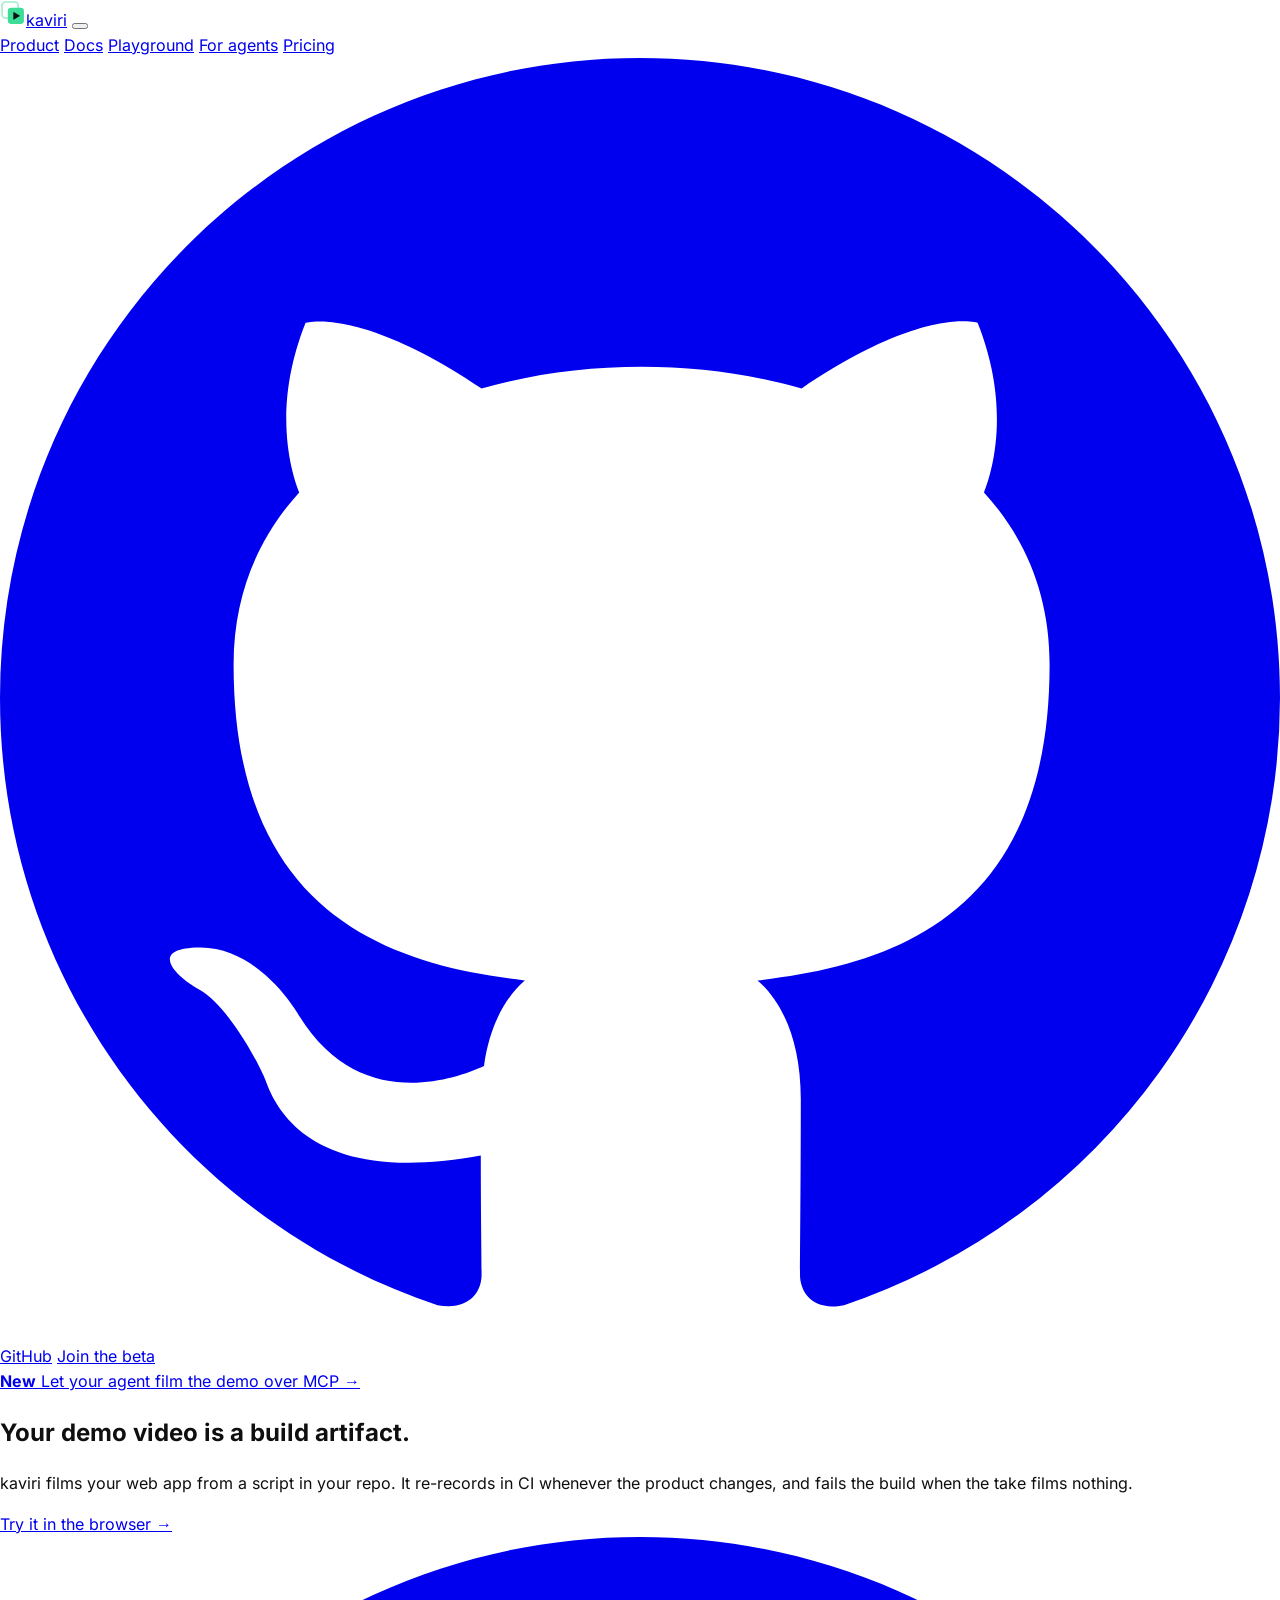
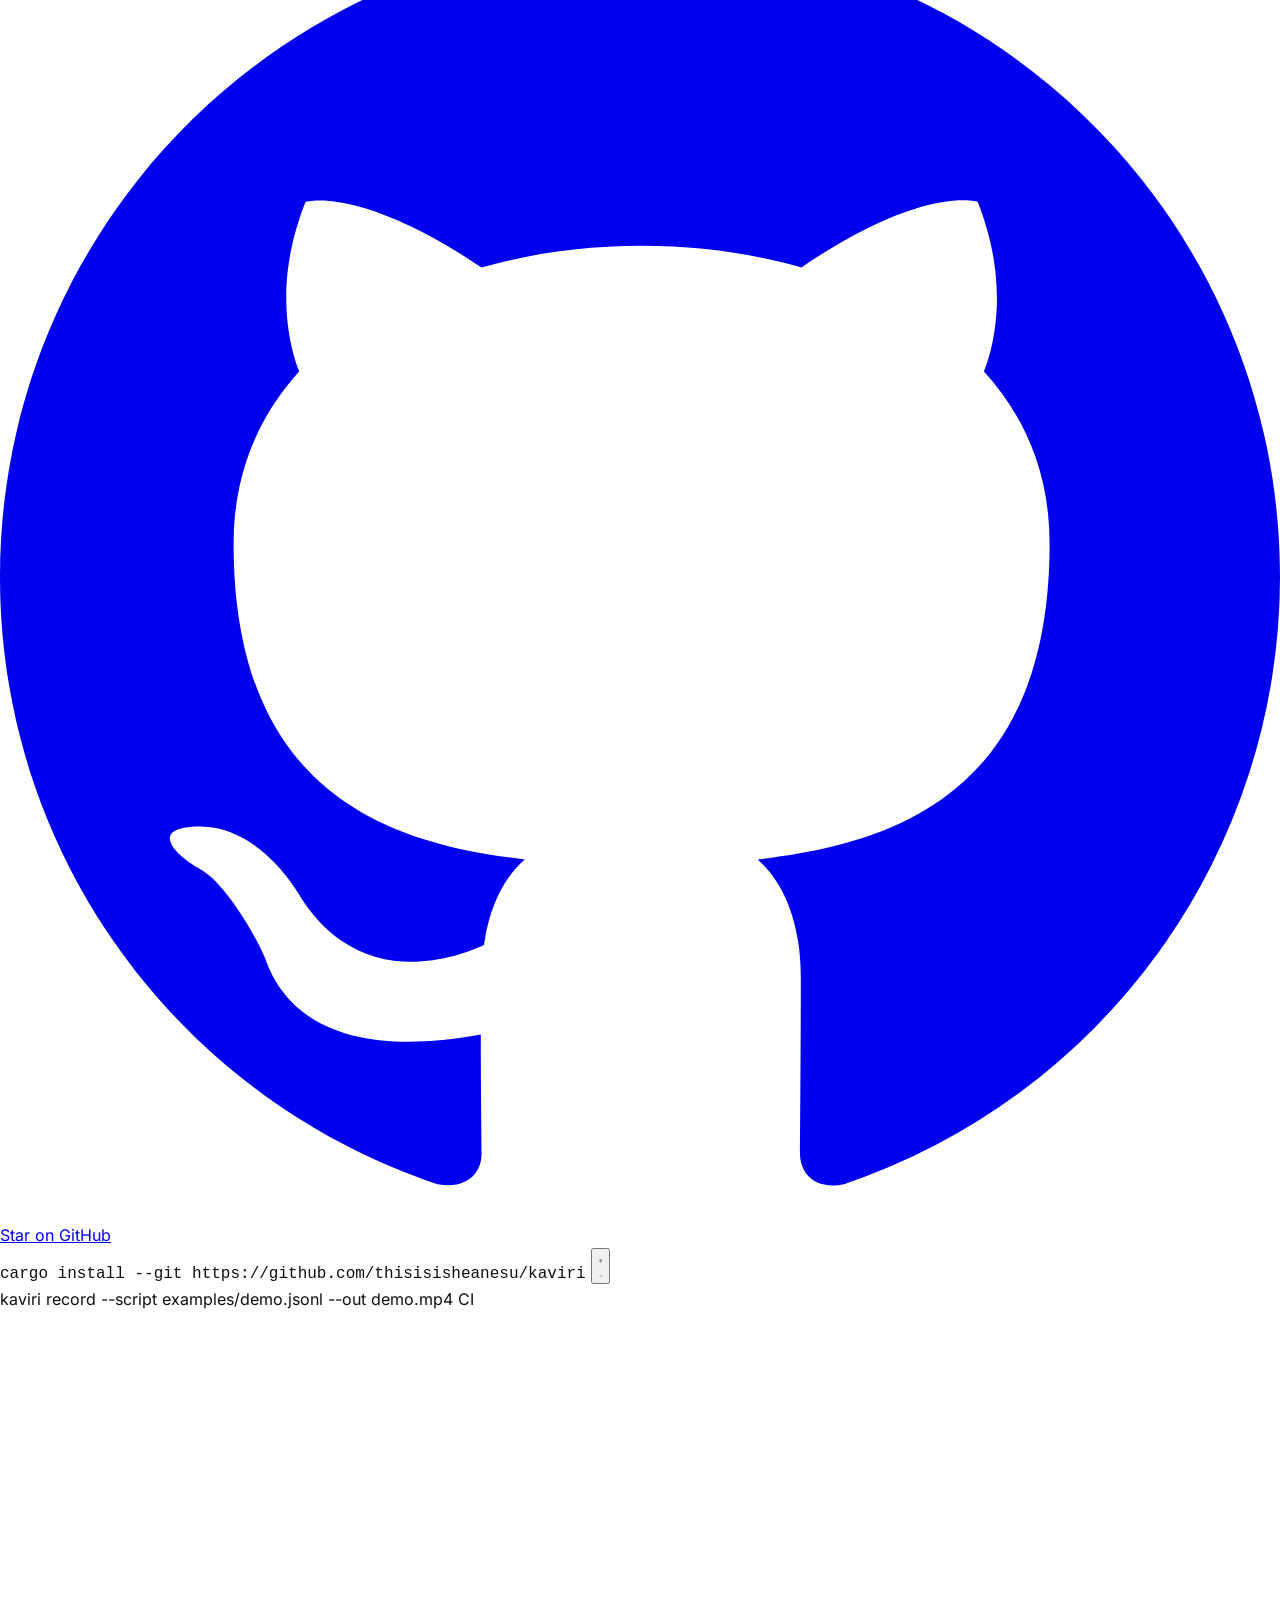
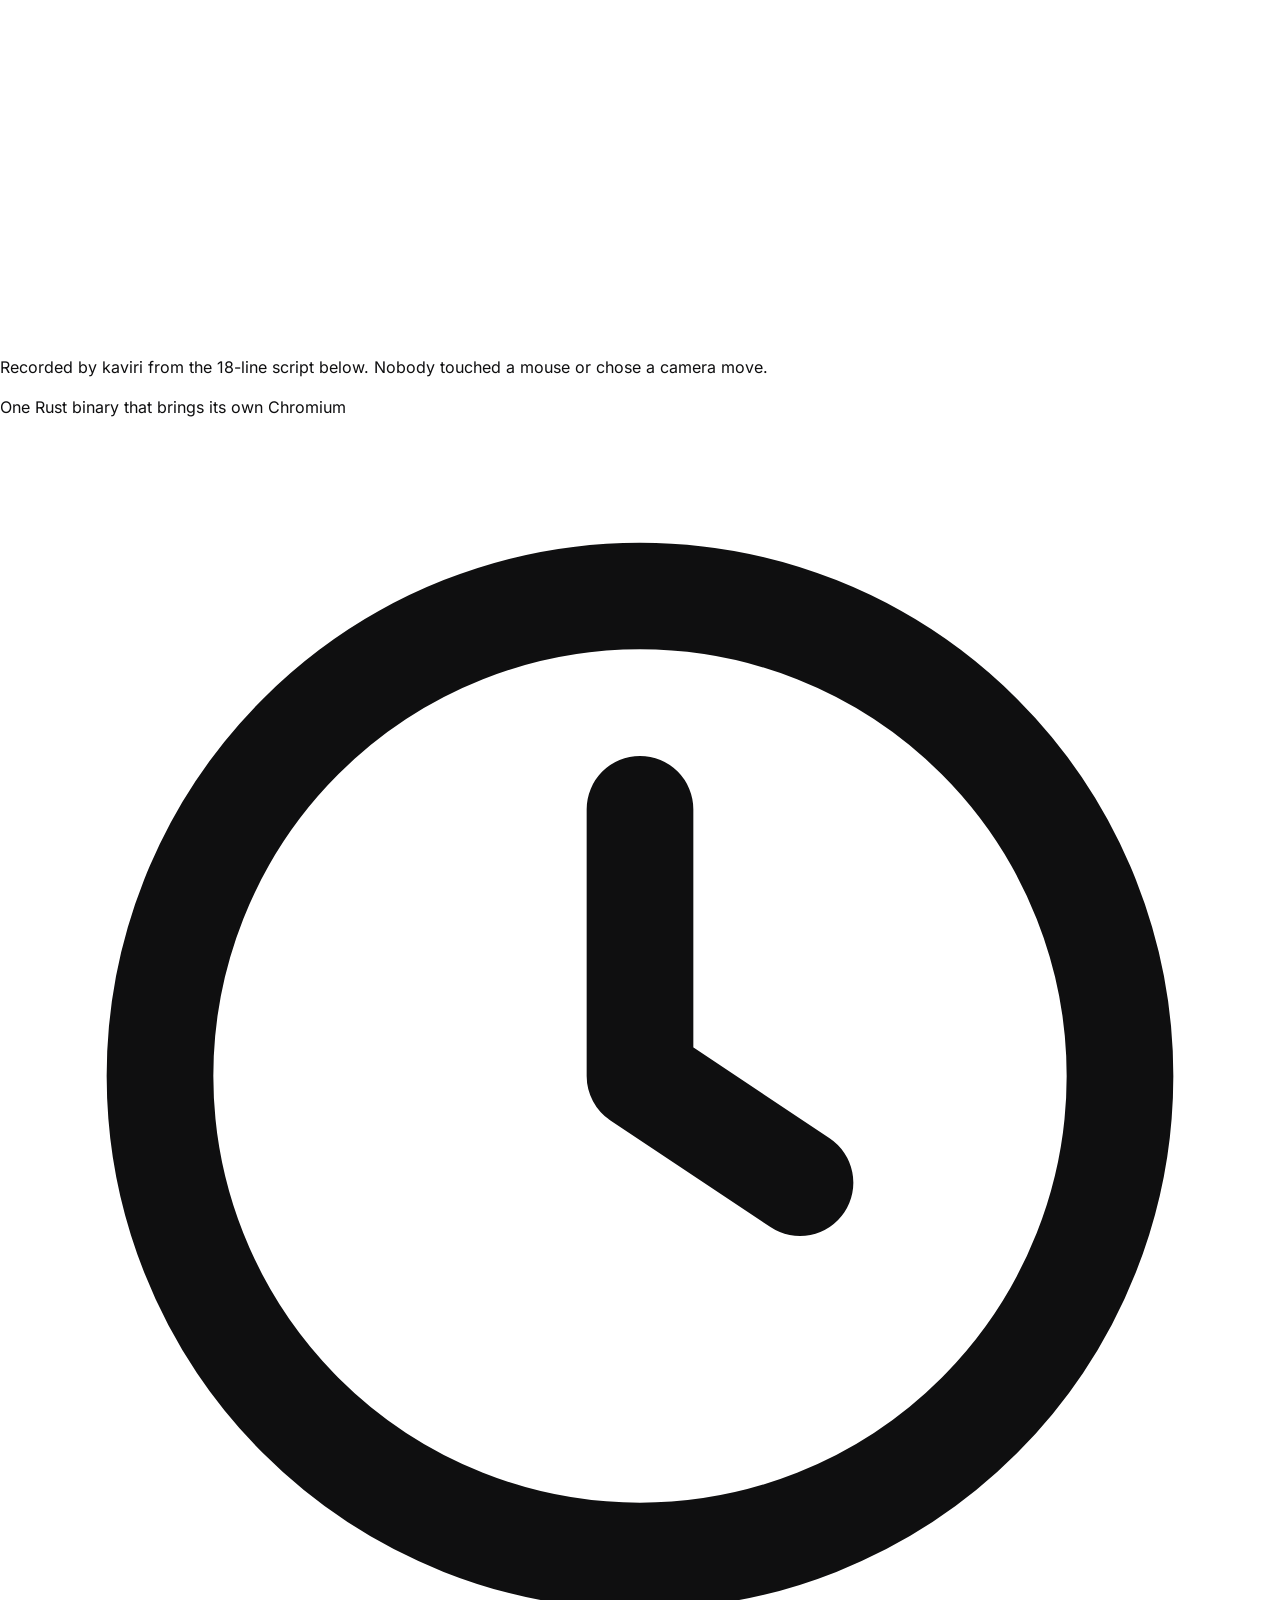
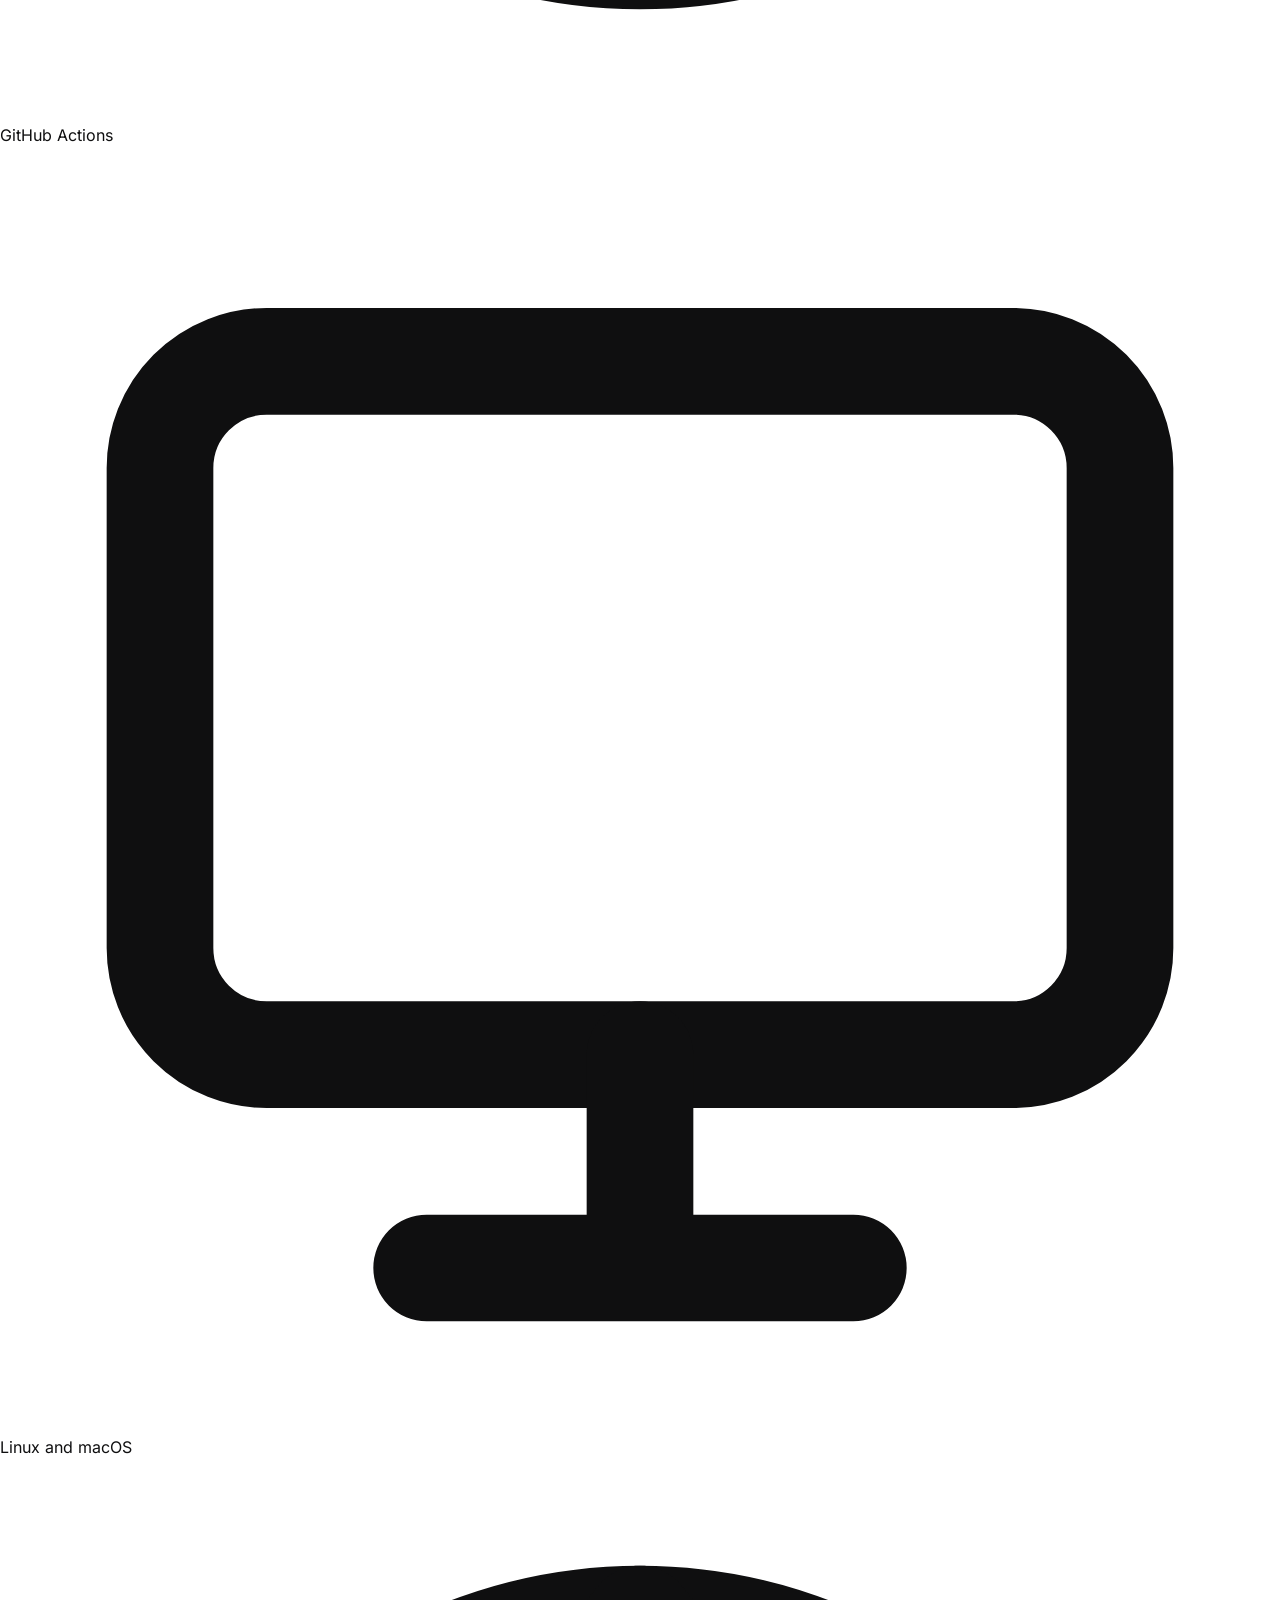
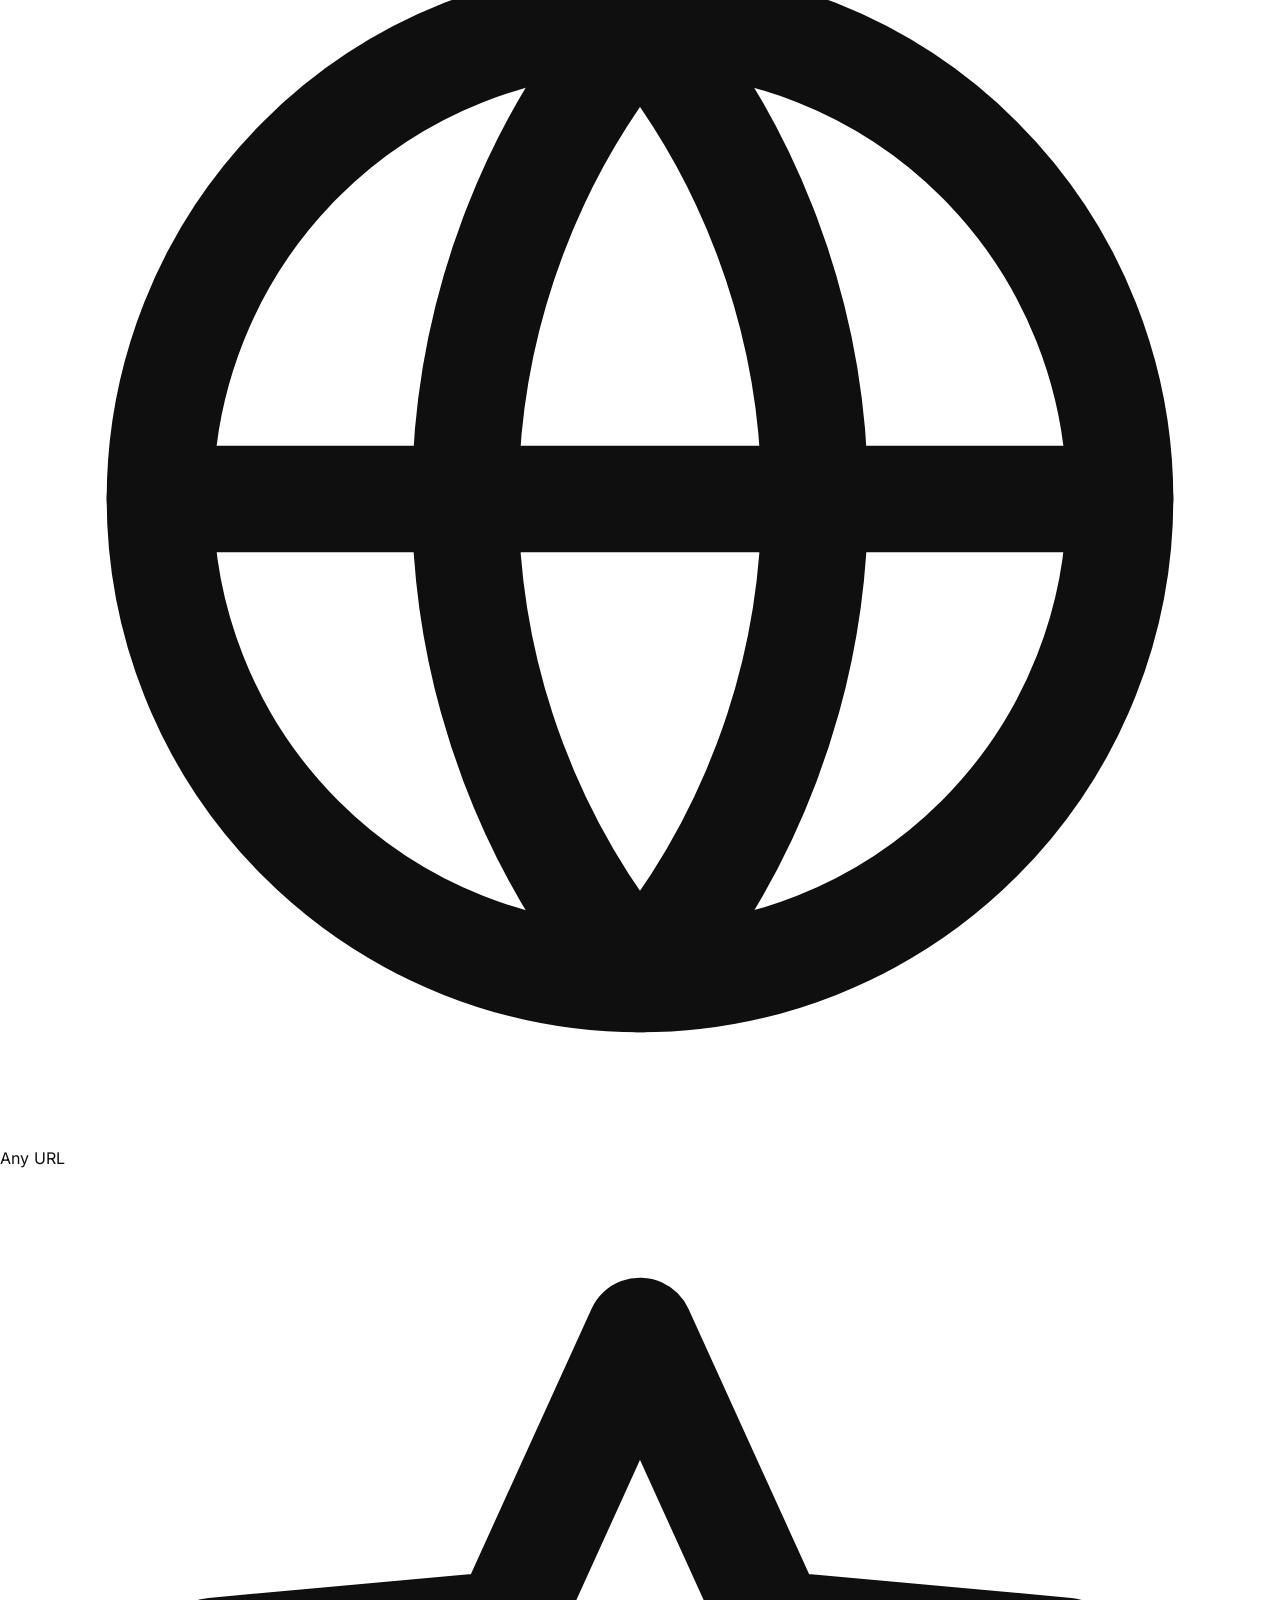
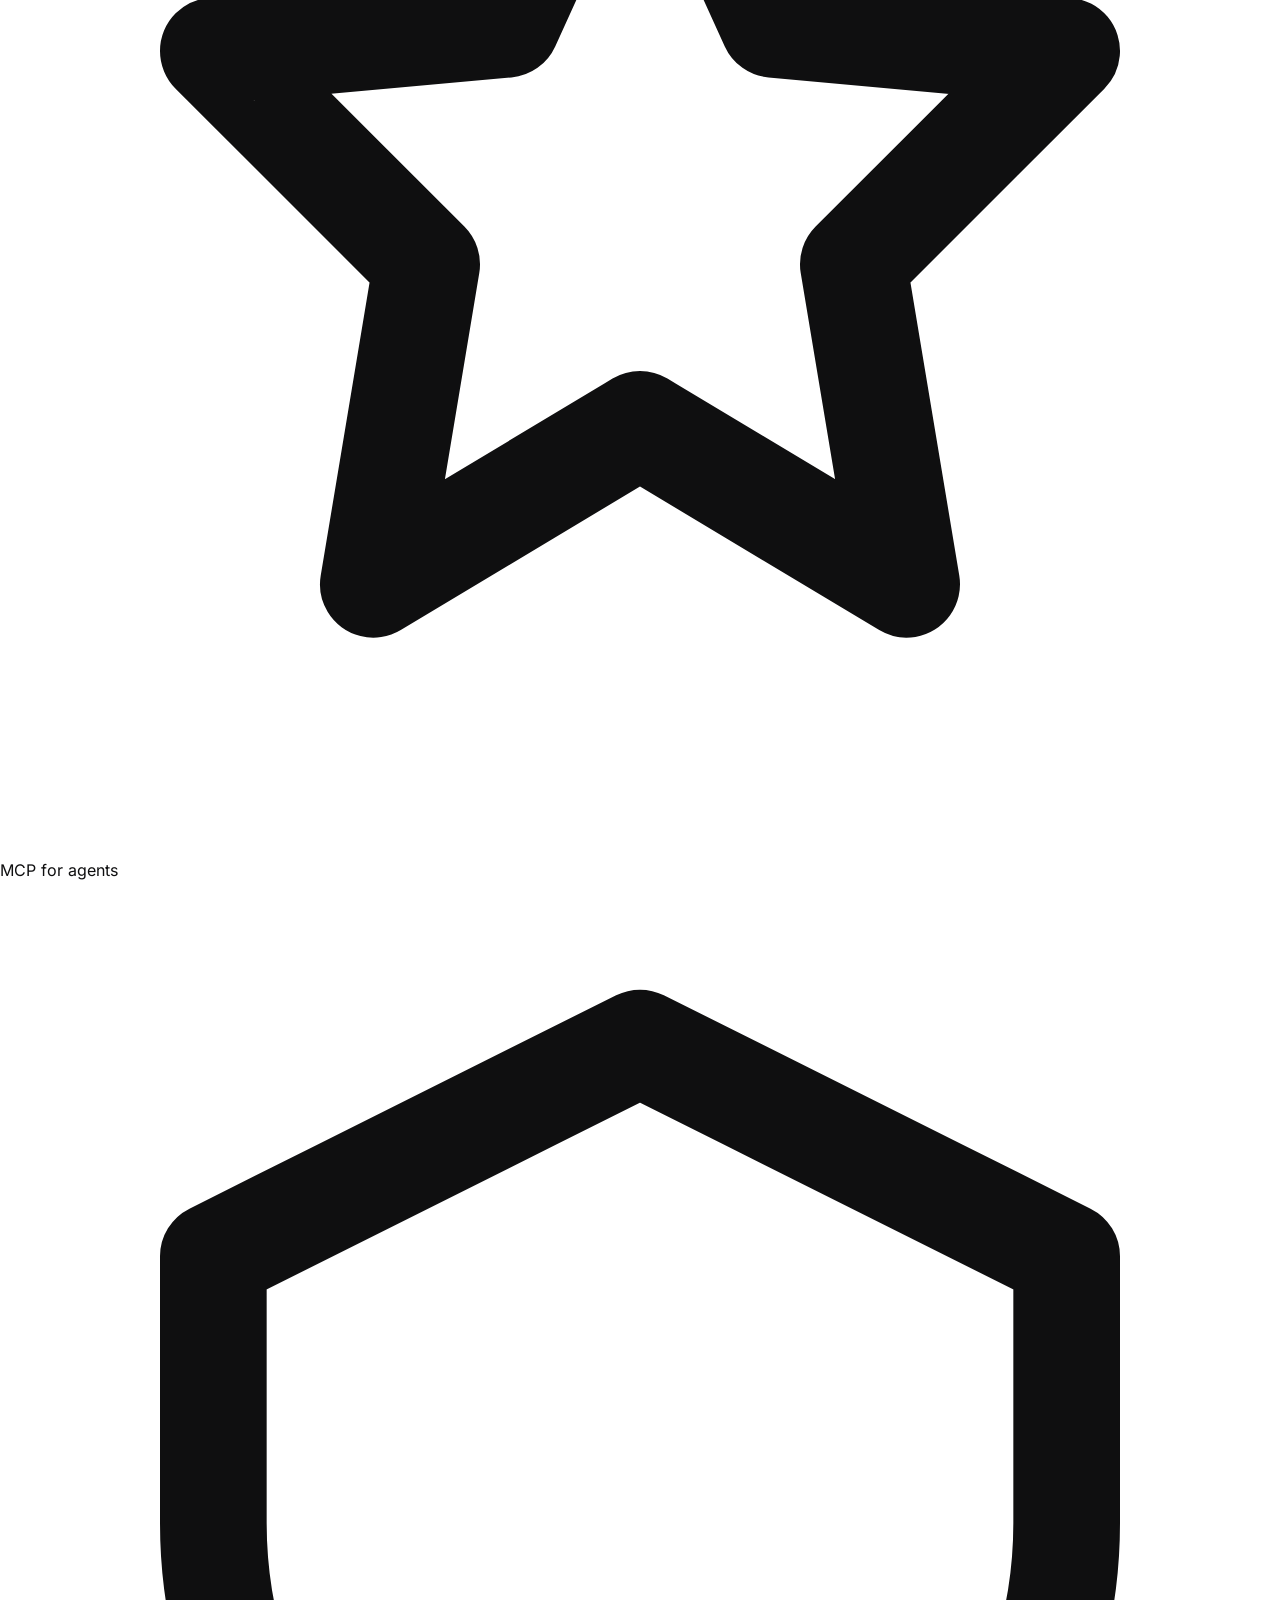
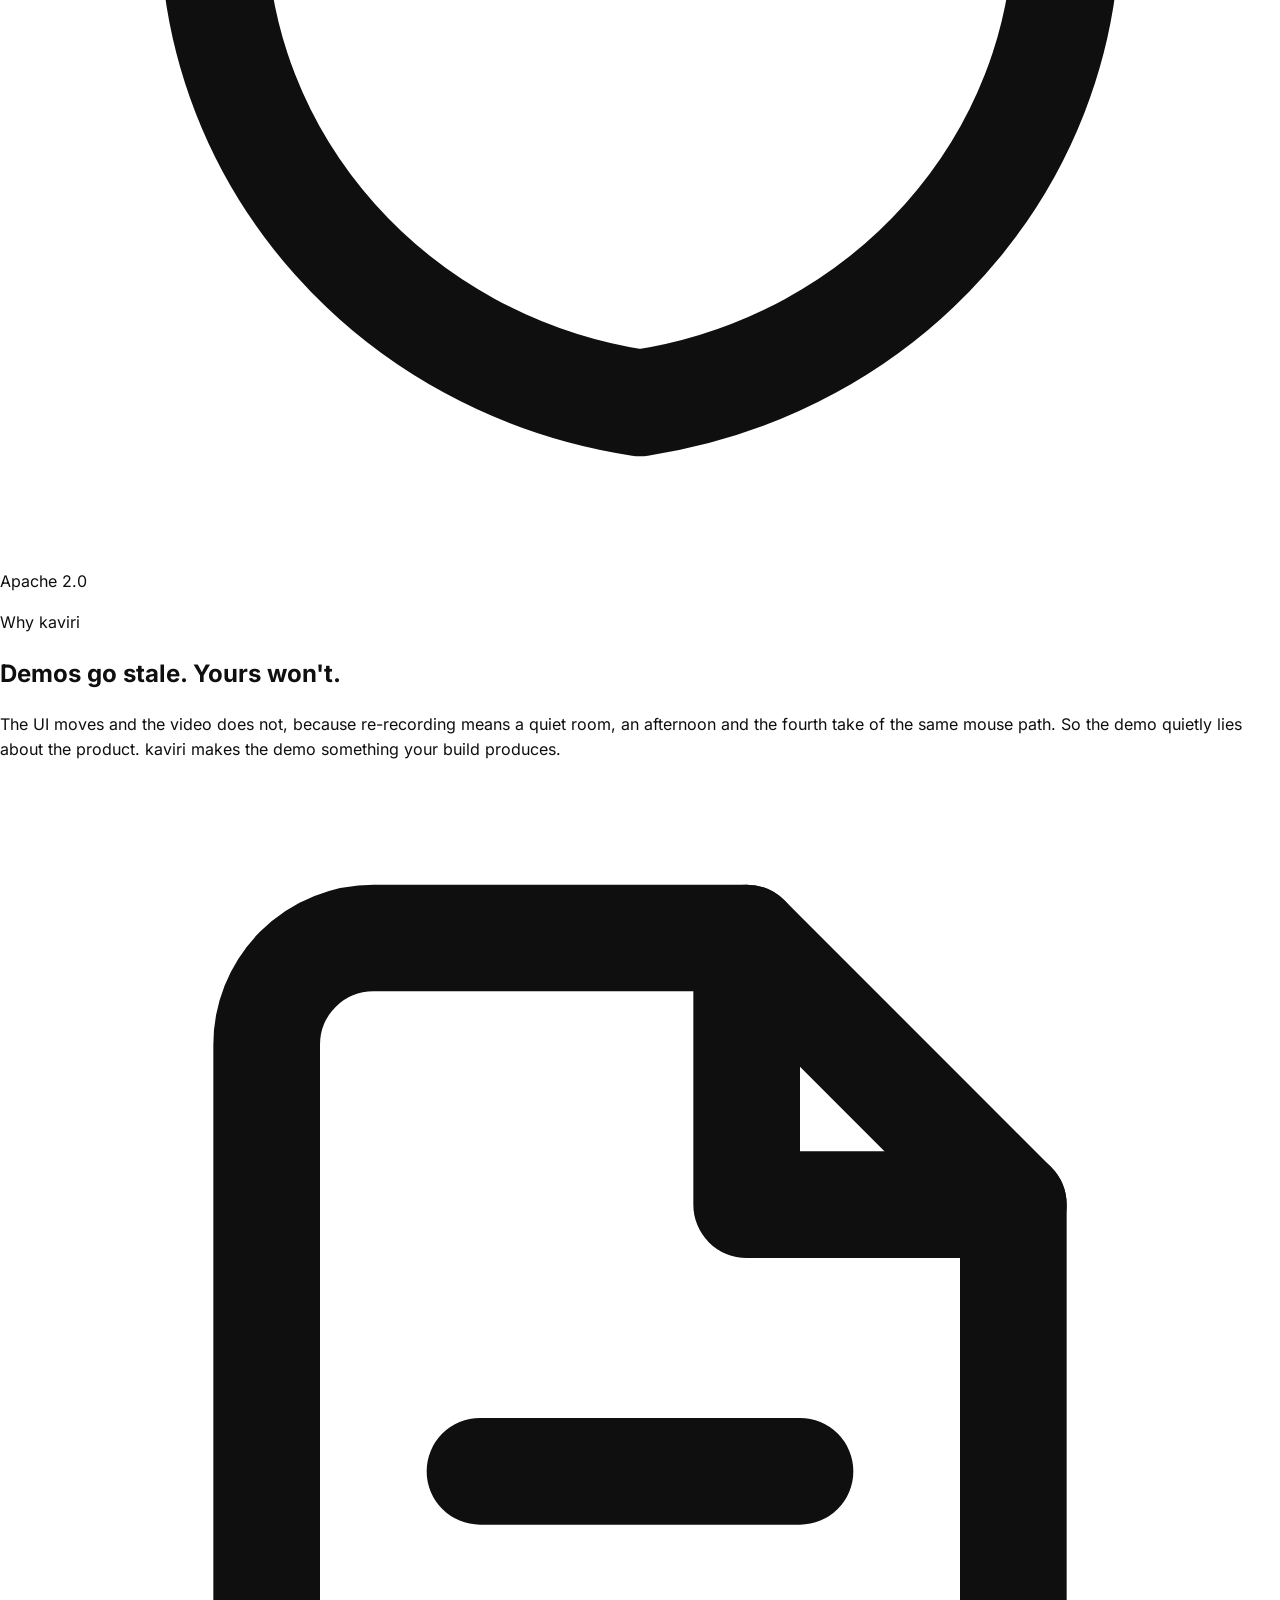
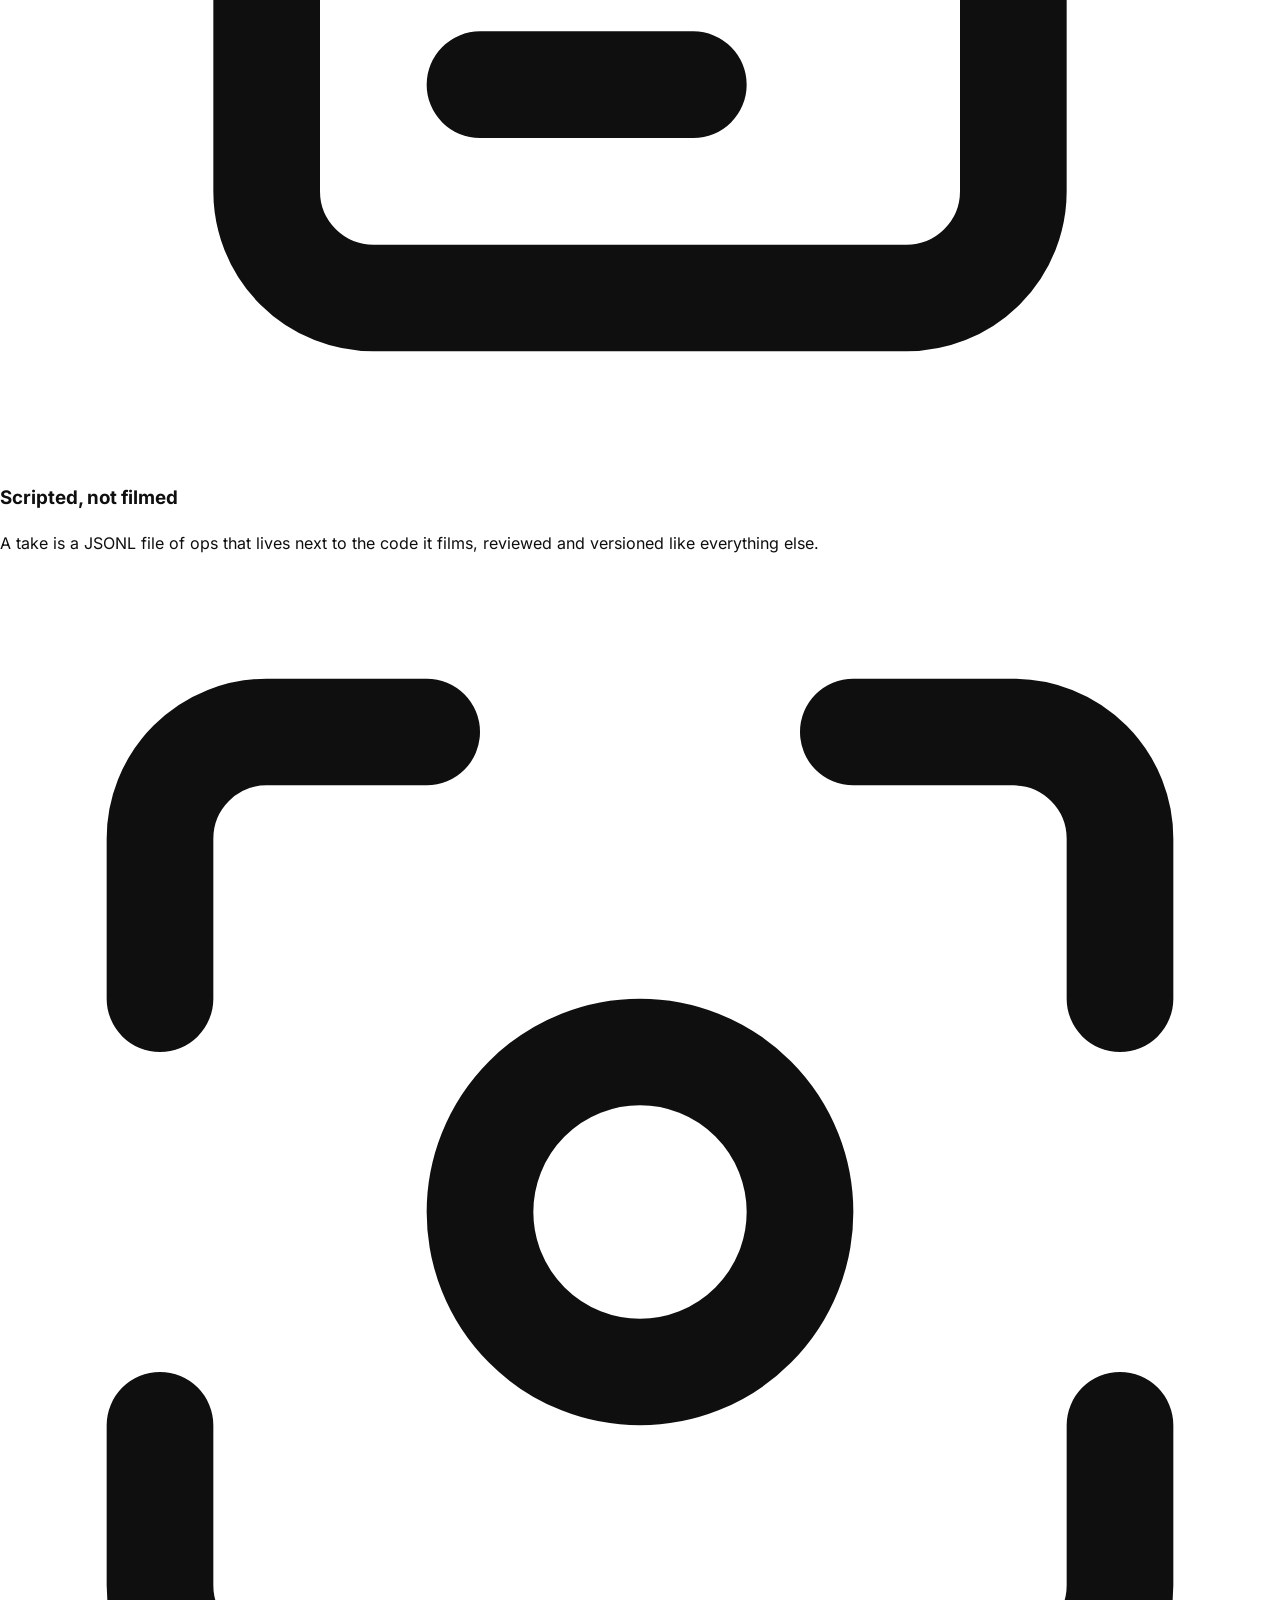
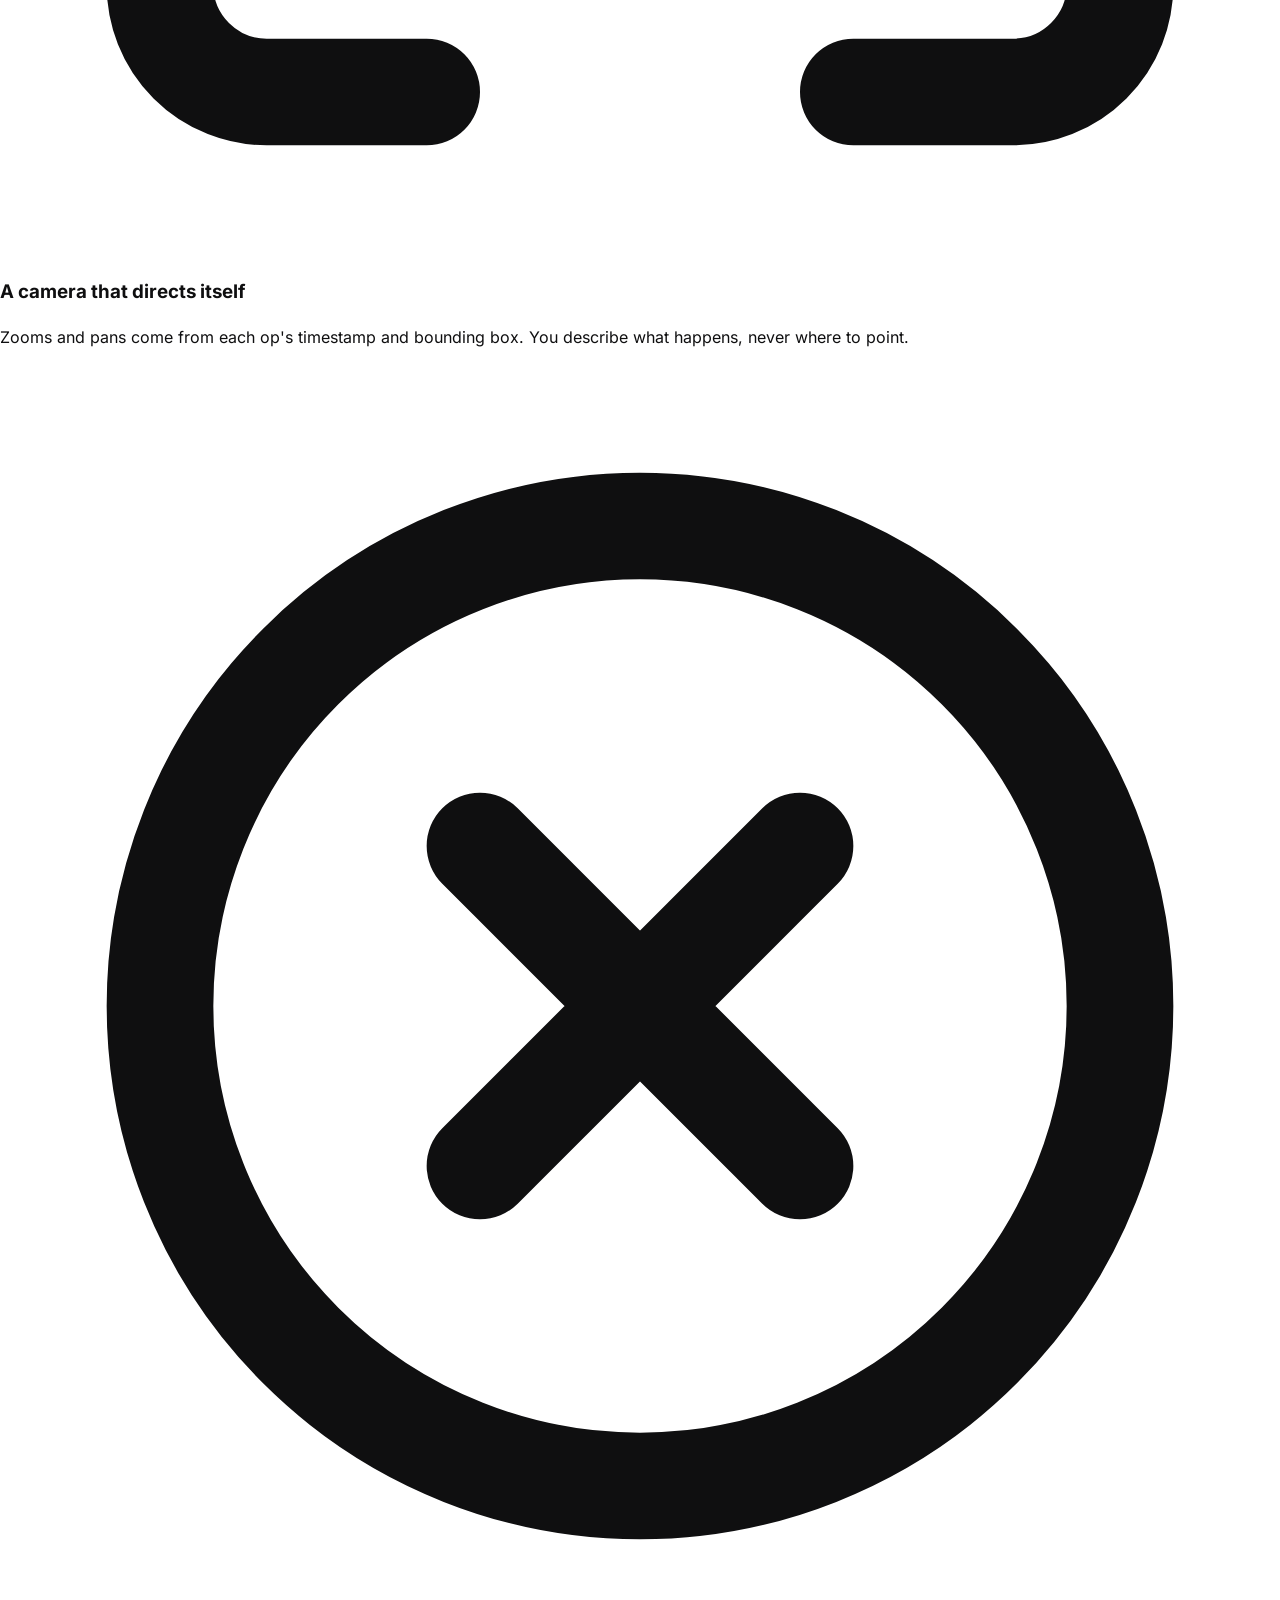
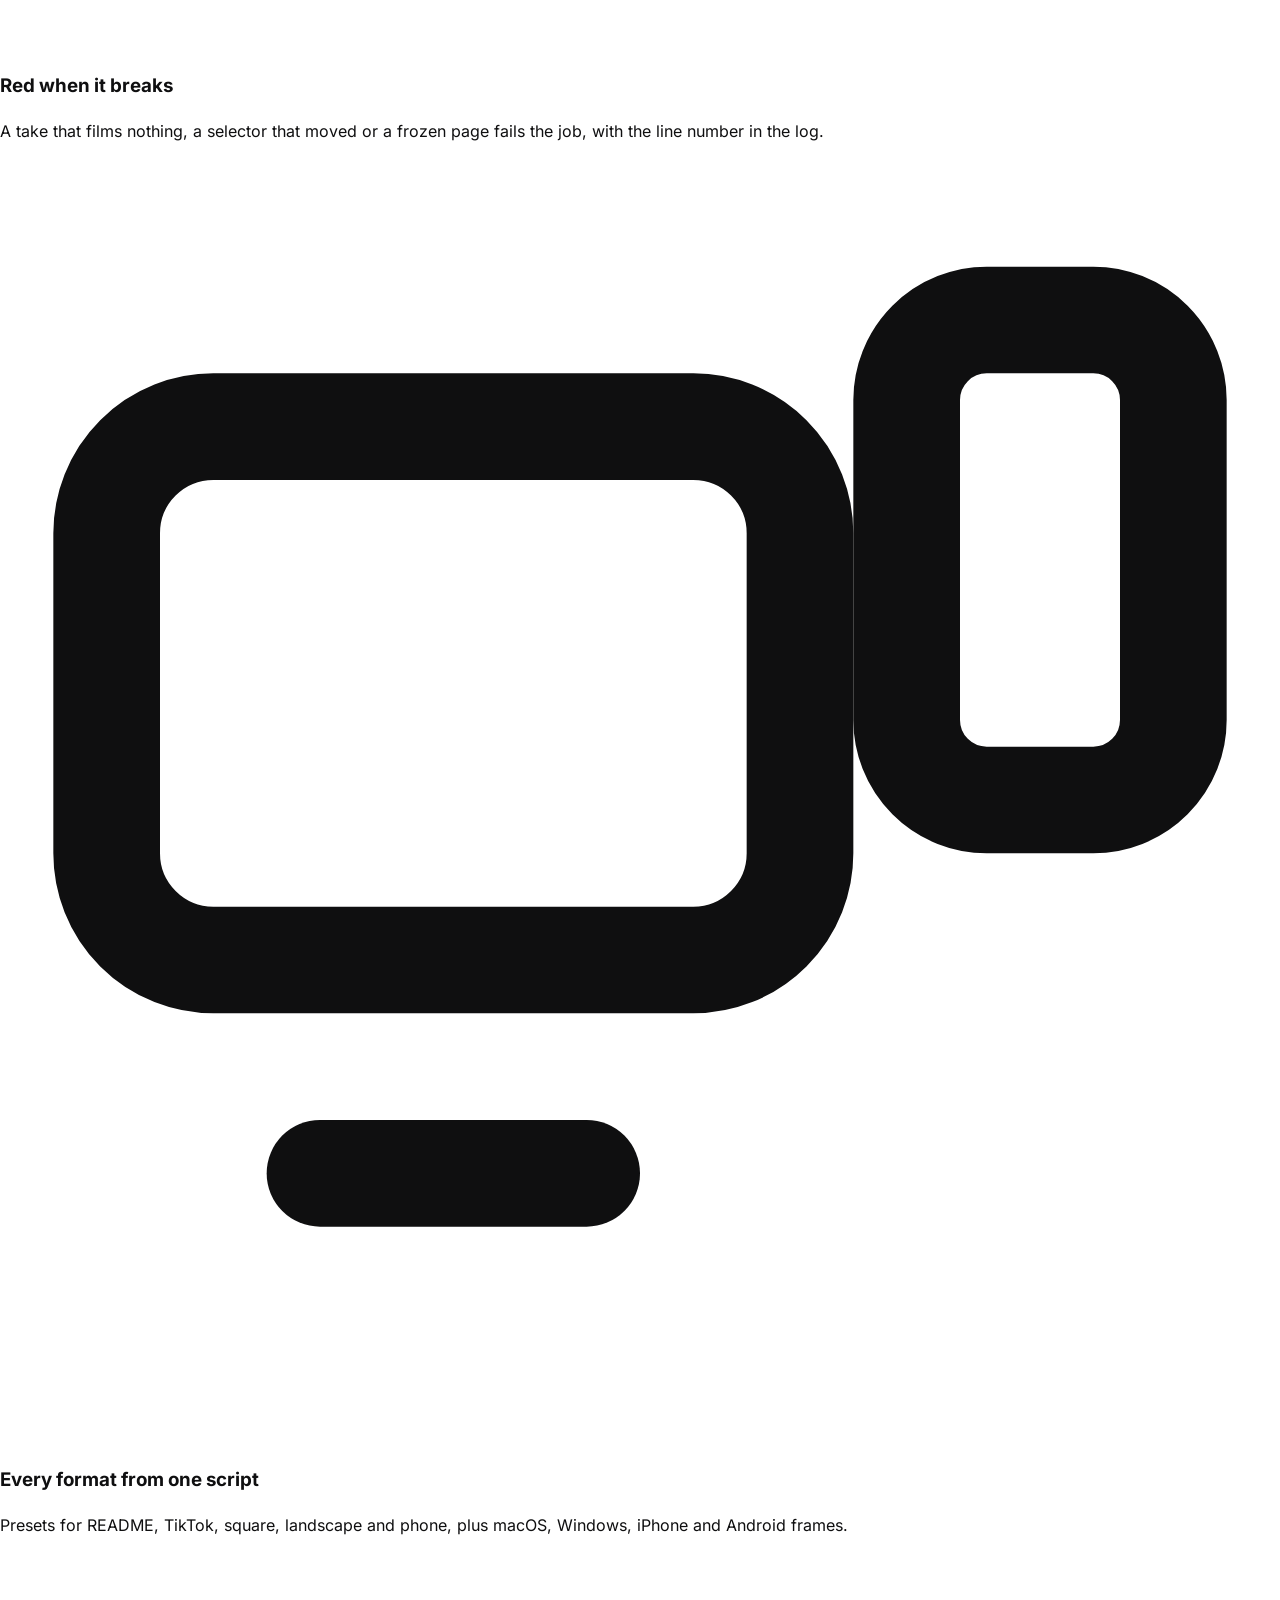
==== site/index.html @ b139b9c0 "Redesign kaviri.dev, add a custom video player, and let the playground's recording play The blob: pr" ====
<!doctype html>
<html lang="en">
<head>
<meta charset="utf-8">
<meta name="viewport" content="width=device-width, initial-scale=1">
<title>kaviri: your demo video is a build artifact</title>
<meta name="description" content="kaviri records product demos from a script in your repo, in CI. The video changes when the product does, or the build fails. Open source, Apache 2.0.">
<link rel="canonical" href="https://kaviri.dev/">
<meta name="theme-color" content="#ffffff" media="(prefers-color-scheme: light)">
<meta name="theme-color" content="#0b0b0c" media="(prefers-color-scheme: dark)">

<meta property="og:type" content="website">
<meta property="og:site_name" content="kaviri">
<meta property="og:url" content="https://kaviri.dev/">
<meta property="og:title" content="Your demo video is a build artifact">
<meta property="og:description" content="kaviri records product demos from a script in your repo, in CI. The video changes when the product does, or the build fails.">
<meta property="og:image" content="https://kaviri.dev/og.png">
<meta property="og:image:width" content="1200">
<meta property="og:image:height" content="630">
<meta property="og:image:alt" content="kaviri: your demo video is a build artifact">

<meta name="twitter:card" content="summary_large_image">
<meta name="twitter:title" content="Your demo video is a build artifact">
<meta name="twitter:description" content="kaviri records product demos from a script in your repo, in CI. The video changes when the product does, or the build fails.">
<meta name="twitter:image" content="https://kaviri.dev/og.png">

<link rel="icon" href="/favicon.svg" type="image/svg+xml">
<link rel="apple-touch-icon" href="/apple-touch-icon.png">
<link rel="preload" href="/brand/fonts/inter.woff2" as="font" type="font/woff2" crossorigin>
<link rel="preload" href="/brand/fonts/space-grotesk.woff2" as="font" type="font/woff2" crossorigin>

<link rel="stylesheet" href="/brand/tokens.css?v=3">
<link rel="stylesheet" href="/style.css?v=3">
<script src="/site.js?v=3"></script>
</head>
<body>

<header class="site-head" data-nav="closed">
  <div class="wrap head-in">
    <a class="wordmark" href="/"><svg class="mark" viewBox="0 0 100 100" width="26" height="26" aria-hidden="true"><rect x="8" y="8" width="62" height="62" rx="13" fill="none" stroke="#3ddc97" stroke-width="6" opacity="0.5"/><rect x="30" y="30" width="62" height="62" rx="13" fill="#3ddc97"/><path d="M53 48L53 74L75 61Z" fill="#0e1013" stroke="#0e1013" stroke-width="3" stroke-linejoin="round"/></svg>kaviri</a>
    <button class="nav-toggle" type="button" id="nav-toggle"
            aria-expanded="false" aria-controls="site-nav" aria-label="Menu">
      <span class="bars" aria-hidden="true"></span>
    </button>
    <nav id="site-nav" aria-label="Main">
      <div class="nav-links">
        <a href="/#features">Product</a>
        <a href="/docs/">Docs</a>
        <a href="/play/">Playground</a>
        <a href="/docs/mcp/">For agents</a>
        <a href="/#pricing">Pricing</a>
        <span class="nav-cta">
          <a class="btn btn-ghost btn-sm gh-stars" href="https://github.com/thisisisheanesu/kaviri"><svg viewBox="0 0 16 16" fill="currentColor" aria-hidden="true"><path d="M8 0C3.58 0 0 3.58 0 8c0 3.54 2.29 6.53 5.47 7.59.4.07.55-.17.55-.38 0-.19-.01-.82-.01-1.49-2.01.37-2.53-.49-2.69-.94-.09-.23-.48-.94-.82-1.13-.28-.15-.68-.52-.01-.53.63-.01 1.08.58 1.23.82.72 1.21 1.87.87 2.33.66.07-.52.28-.87.51-1.07-1.78-.2-3.64-.89-3.64-3.95 0-.87.31-1.59.82-2.15-.08-.2-.36-1.02.08-2.12 0 0 .67-.21 2.2.82.64-.18 1.32-.27 2-.27.68 0 1.36.09 2 .27 1.53-1.04 2.2-.82 2.2-.82.44 1.1.16 1.92.08 2.12.51.56.82 1.27.82 2.15 0 3.07-1.87 3.75-3.65 3.95.29.25.54.73.54 1.48 0 1.07-.01 1.93-.01 2.2 0 .21.15.46.55.38A8.013 8.013 0 0016 8c0-4.42-3.58-8-8-8z"/></svg>GitHub</a>
          <a class="btn btn-primary btn-sm" href="/#waitlist">Join the beta</a>
        </span>
      </div>
    </nav>
  </div>
</header>

<main>

  <section class="hero">
    <div class="hero-bg" aria-hidden="true"></div>
    <div class="wrap">
      <a class="pill rise" href="/docs/mcp/"><b>New</b> Let your agent film the demo over MCP <span class="arrow" aria-hidden="true">&rarr;</span></a>
      <h1 class="rise rise-1">Your demo video is a <span class="hl">build artifact</span>.</h1>
      <p class="lede rise rise-2">kaviri films your web app from a script in your repo. It re-records in CI whenever the product changes, and fails the build when the take films nothing.</p>
      <div class="actions rise rise-3">
        <a class="btn btn-primary" href="/play/">Try it in the browser <span class="arrow" aria-hidden="true">&rarr;</span></a>
        <a class="btn btn-secondary" href="https://github.com/thisisisheanesu/kaviri"><svg viewBox="0 0 16 16" fill="currentColor" aria-hidden="true"><path d="M8 0C3.58 0 0 3.58 0 8c0 3.54 2.29 6.53 5.47 7.59.4.07.55-.17.55-.38 0-.19-.01-.82-.01-1.49-2.01.37-2.53-.49-2.69-.94-.09-.23-.48-.94-.82-1.13-.28-.15-.68-.52-.01-.53.63-.01 1.08.58 1.23.82.72 1.21 1.87.87 2.33.66.07-.52.28-.87.51-1.07-1.78-.2-3.64-.89-3.64-3.95 0-.87.31-1.59.82-2.15-.08-.2-.36-1.02.08-2.12 0 0 .67-.21 2.2.82.64-.18 1.32-.27 2-.27.68 0 1.36.09 2 .27 1.53-1.04 2.2-.82 2.2-.82.44 1.1.16 1.92.08 2.12.51.56.82 1.27.82 2.15 0 3.07-1.87 3.75-3.65 3.95.29.25.54.73.54 1.48 0 1.07-.01 1.93-.01 2.2 0 .21.15.46.55.38A8.013 8.013 0 0016 8c0-4.42-3.58-8-8-8z"/></svg>Star on GitHub</a>
      </div>
      <div class="install rise rise-3">
        <code id="install-cmd">cargo install --git https://github.com/thisisisheanesu/kaviri</code>
        <button class="copy" type="button" data-copy="#install-cmd" aria-label="Copy the install command">
          <svg class="idle" viewBox="0 0 24 24" fill="none" stroke="currentColor" stroke-width="2" stroke-linecap="round" stroke-linejoin="round" aria-hidden="true"><rect x="9" y="9" width="12" height="12" rx="2"/><path d="M5 15V5a2 2 0 0 1 2-2h10"/></svg>
          <svg class="ok" viewBox="0 0 24 24" fill="none" stroke="currentColor" stroke-width="2.4" stroke-linecap="round" stroke-linejoin="round" aria-hidden="true"><path d="M5 12.5l4.5 4.5L19 7.5"/></svg>
        </button>
      </div>

      <div class="showcase rise rise-4">
        <div class="window">
          <div class="window-in">
            <div class="window-bar">
              <span class="dots" aria-hidden="true"><i></i><i></i><i></i></span>
              <span class="title">kaviri record --script examples/demo.jsonl --out demo.mp4</span>
              <span class="live">CI</span>
            </div>
            <video data-player data-player-ambient src="/demo.mp4" poster="/demo-poster.jpg"
                   autoplay muted loop playsinline preload="metadata" width="1100" height="620"
                   aria-label="kaviri recording a web app: the camera zooms onto each click and follows the text caret while typing."></video>
          </div>
        </div>
        <p class="showcase-cap">Recorded by kaviri from the 18-line script below. Nobody touched a mouse or chose a camera move.</p>
      </div>
    </div>
  </section>

  <div class="wrap strip reveal">
    <p>One Rust binary that brings its own Chromium</p>
    <div class="chips">
      <span class="chip"><svg viewBox="0 0 24 24" fill="none" stroke="currentColor" stroke-width="2" stroke-linecap="round" stroke-linejoin="round" aria-hidden="true"><circle cx="12" cy="12" r="9"/><path d="M12 7v5l3 2"/></svg>GitHub Actions</span>
      <span class="chip"><svg viewBox="0 0 24 24" fill="none" stroke="currentColor" stroke-width="2" stroke-linecap="round" stroke-linejoin="round" aria-hidden="true"><rect x="3" y="4" width="18" height="13" rx="2"/><path d="M8 21h8M12 17v4"/></svg>Linux and macOS</span>
      <span class="chip"><svg viewBox="0 0 24 24" fill="none" stroke="currentColor" stroke-width="2" stroke-linecap="round" stroke-linejoin="round" aria-hidden="true"><circle cx="12" cy="12" r="9"/><path d="M3 12h18M12 3a14 14 0 0 1 0 18M12 3a14 14 0 0 0 0 18"/></svg>Any URL</span>
      <span class="chip"><svg viewBox="0 0 24 24" fill="none" stroke="currentColor" stroke-width="2" stroke-linecap="round" stroke-linejoin="round" aria-hidden="true"><path d="M12 3l2.5 5.5L20 9l-4 4 1 6-5-3-5 3 1-6-4-4 5.5-.5z"/></svg>MCP for agents</span>
      <span class="chip"><svg viewBox="0 0 24 24" fill="none" stroke="currentColor" stroke-width="2" stroke-linecap="round" stroke-linejoin="round" aria-hidden="true"><path d="M12 3l8 4v5c0 4.5-3.4 8.3-8 9-4.6-.7-8-4.5-8-9V7z"/></svg>Apache 2.0</span>
    </div>
  </div>

  <section id="features">
    <div class="wrap">
      <div class="sec-head reveal">
        <p class="eyebrow">Why kaviri</p>
        <h2>Demos go stale. Yours won't.</h2>
        <p class="lede">The UI moves and the video does not, because re-recording means a quiet room, an afternoon and the fourth take of the same mouse path. So the demo quietly lies about the product. kaviri makes the demo something your build produces.</p>
      </div>
      <div class="grid grid-3">
        <article class="feature reveal">
          <span class="ico"><svg viewBox="0 0 24 24" fill="none" stroke="currentColor" stroke-width="2" stroke-linecap="round" stroke-linejoin="round" aria-hidden="true"><path d="M14 3H7a2 2 0 0 0-2 2v14a2 2 0 0 0 2 2h10a2 2 0 0 0 2-2V8z"/><path d="M14 3v5h5M9 13h6M9 17h4"/></svg></span>
          <h3>Scripted, not filmed</h3>
          <p>A take is a JSONL file of ops that lives next to the code it films, reviewed and versioned like everything else.</p>
        </article>
        <article class="feature reveal reveal-d1">
          <span class="ico"><svg viewBox="0 0 24 24" fill="none" stroke="currentColor" stroke-width="2" stroke-linecap="round" stroke-linejoin="round" aria-hidden="true"><path d="M3 8V5a2 2 0 0 1 2-2h3M16 3h3a2 2 0 0 1 2 2v3M21 16v3a2 2 0 0 1-2 2h-3M8 21H5a2 2 0 0 1-2-2v-3"/><circle cx="12" cy="12" r="3"/></svg></span>
          <h3>A camera that directs itself</h3>
          <p>Zooms and pans come from each op's timestamp and bounding box. You describe what happens, never where to point.</p>
        </article>
        <article class="feature reveal reveal-d2">
          <span class="ico"><svg viewBox="0 0 24 24" fill="none" stroke="currentColor" stroke-width="2" stroke-linecap="round" stroke-linejoin="round" aria-hidden="true"><circle cx="12" cy="12" r="9"/><path d="M15 9l-6 6M9 9l6 6"/></svg></span>
          <h3>Red when it breaks</h3>
          <p>A take that films nothing, a selector that moved or a frozen page fails the job, with the line number in the log.</p>
        </article>
        <article class="feature reveal">
          <span class="ico"><svg viewBox="0 0 24 24" fill="none" stroke="currentColor" stroke-width="2" stroke-linecap="round" stroke-linejoin="round" aria-hidden="true"><rect x="2" y="5" width="13" height="10" rx="2"/><rect x="17" y="3" width="5" height="9" rx="1.5"/><path d="M6 19h5"/></svg></span>
          <h3>Every format from one script</h3>
          <p>Presets for README, TikTok, square, landscape and phone, plus macOS, Windows, iPhone and Android frames.</p>
        </article>
        <article class="feature reveal reveal-d1">
          <span class="ico"><svg viewBox="0 0 24 24" fill="none" stroke="currentColor" stroke-width="2" stroke-linecap="round" stroke-linejoin="round" aria-hidden="true"><path d="M11 5L6 9H3v6h3l5 4z"/><path d="M15.5 8.5a5 5 0 0 1 0 7M18.5 5.5a9 9 0 0 1 0 13"/></svg></span>
          <h3>Narration and captions</h3>
          <p>A spoken voiceover, a music bed that ducks under it, and captions timed to the words, as SRT and VTT or burned in.</p>
        </article>
        <article class="feature reveal reveal-d2">
          <span class="ico"><svg viewBox="0 0 24 24" fill="none" stroke="currentColor" stroke-width="2" stroke-linecap="round" stroke-linejoin="round" aria-hidden="true"><rect x="4" y="7" width="16" height="12" rx="3"/><path d="M12 3v4M9 12h.01M15 12h.01M9 16h6"/></svg></span>
          <h3>Built for agents</h3>
          <p>An MCP server lets Claude Code, Cursor or any agent explore your app, film a take and look at the result.</p>
        </article>
      </div>
    </div>
  </section>

  <section id="how" style="background:var(--bg-subtle, var(--k-surface))">
    <div class="wrap">
      <div class="sec-head reveal">
        <p class="eyebrow">How it works</p>
        <h2>Write the take down. Run it in CI.</h2>
      </div>
      <div class="how" data-tabs>
        <ol class="steps reveal" role="tablist" aria-label="Steps">
          <li role="tab" aria-selected="true" aria-controls="p-take" tabindex="0">
            <h3>Write the take</h3>
            <p>Navigate, type, click, wait. Every op records a timestamp and a bounding box, and the camera is derived from them.</p>
          </li>
          <li role="tab" aria-selected="false" aria-controls="p-ci" tabindex="-1">
            <h3>Add the workflow</h3>
            <p>The action installs ffmpeg and Chromium if the runner has none, records the take and uploads the MP4 as an artifact.</p>
          </li>
          <li role="tab" aria-selected="false" aria-controls="p-local" tabindex="-1">
            <h3>Or run it on your laptop</h3>
            <p>Same binary, same script, same video. Your pages never leave your machine.</p>
          </li>
        </ol>

        <div class="code reveal reveal-d1">
          <div class="code-tabs" role="tablist" aria-label="Files">
            <button role="tab" aria-selected="true" aria-controls="p-take">examples/demo.jsonl</button>
            <button role="tab" aria-selected="false" aria-controls="p-ci" tabindex="-1">.github/workflows/demo.yml</button>
            <button role="tab" aria-selected="false" aria-controls="p-local" tabindex="-1">terminal</button>
          </div>
<pre id="p-take" role="tabpanel" data-lang="json"><code>{"op":"navigate","url":"http://127.0.0.1:8099/"}
{"op":"wait","selector":"#q","timeout_ms":30000}
{"op":"start_recording"}
{"op":"wait","ms":2200}
{"op":"mark","label":"start"}
{"op":"type","selector":"#q","text":"14 Rue Lafayette, Paris"}
{"op":"wait","ms":500}
{"op":"click","selector":"#go"}
{"op":"wait","selector":"li","timeout_ms":15000}
{"op":"wait","ms":1400}
{"op":"mark","label":"tracked"}
{"op":"type","selector":"#q","text":"Kigali Heights, KG 7 Ave"}
{"op":"wait","ms":500}
{"op":"click","selector":"#go"}
{"op":"wait","ms":1800}
{"op":"mark","label":"second"}
{"op":"wait","ms":1600}
{"op":"stop_recording"}</code></pre>
<pre id="p-ci" role="tabpanel" data-lang="yaml" hidden><code>name: demo

on:
  push:
    branches: [main]
    paths: [src/**, examples/**]

jobs:
  record:
    runs-on: ubuntu-latest
    steps:
      - uses: actions/checkout@v4

      - name: Serve the app
        run: python3 -m http.server 8099 --directory examples &amp;

      - name: Record
        uses: thisisisheanesu/kaviri@v1
        with:
          script: examples/demo.jsonl
          out: demo.mp4
          preset: readme   # tiktok, square, landscape, phone
          artifact-name: demo</code></pre>
<pre id="p-local" role="tabpanel" data-lang="sh" hidden><code># build once
cargo install --git https://github.com/thisisisheanesu/kaviri

# check it found Chromium and ffmpeg
kaviri doctor

# film it
kaviri record --script examples/demo.jsonl --out demo.mp4 --preset readme

# or hand it to your agent
claude mcp add kaviri -- kaviri mcp</code></pre>
        </div>
      </div>
    </div>
  </section>

  <section id="ci">
    <div class="wrap ci">
      <div class="reveal">
        <p class="eyebrow">The part that matters</p>
        <h2>The build fails if the take filmed nothing.</h2>
        <p class="lede">A valid MP4 of a Chrome error page passes every duration check. So kaviri compares the first frame with the last. A script that navigates, clicks and types cannot produce the same picture twice.</p>
        <ul>
          <li><b>Frozen or blank takes</b> turn the job red, not green.</li>
          <li><b>A selector that moved</b> fails with the line and the selector, which is what a CI log needs.</li>
          <li><b>A take cut short</b> is refused before it runs, so the last zoom is never chopped off.</li>
        </ul>
        <div class="actions" style="margin-top:28px">
          <a class="btn btn-secondary" href="/docs/ci/">Read the CI guide <span class="arrow" aria-hidden="true">&rarr;</span></a>
        </div>
      </div>
      <div class="checks reveal reveal-d1" role="img" aria-label="A pull request's checks: tests pass, the demo job fails because the take filmed nothing.">
        <div class="checks-head">Checks <span>1 failing</span></div>
        <div class="check"><span class="st st-ok"><svg viewBox="0 0 12 12" fill="none" stroke="currentColor" stroke-width="2.2" stroke-linecap="round" stroke-linejoin="round"><path d="M2.5 6.5l2.5 2.5 4.5-5"/></svg></span><b>ci</b> / test<em>2m 14s</em></div>
        <div class="check"><span class="st st-ok"><svg viewBox="0 0 12 12" fill="none" stroke="currentColor" stroke-width="2.2" stroke-linecap="round" stroke-linejoin="round"><path d="M2.5 6.5l2.5 2.5 4.5-5"/></svg></span><b>ci</b> / clippy<em>48s</em></div>
        <div class="check"><span class="st st-bad"><svg viewBox="0 0 12 12" fill="none" stroke="currentColor" stroke-width="2.2" stroke-linecap="round"><path d="M3.5 3.5l5 5M8.5 3.5l-5 5"/></svg></span><b>demo</b> / record<em>1m 02s</em></div>
<pre class="check-log"><span class="t-c">$ ffmpeg -i demo.mp4 ... -lavfi psnr -f null -
psnr_avg: inf</span>
the first and last frames are the same picture;
the take filmed nothing
<span class="t-c">Error: Process completed with exit code 1.</span></pre>
      </div>
    </div>
  </section>

  <section id="pricing" style="padding-top:0">
    <div class="wrap">
      <div class="sec-head center reveal">
        <p class="eyebrow">Pricing</p>
        <h2>The recorder is free. The queue is the product.</h2>
        <p class="lede">Everything that makes the video is open source, with no revenue threshold and no field-of-use limit. The hosted service is a convenience.</p>
      </div>
      <div class="plans">
        <div class="plan reveal">
          <h3>Local</h3>
          <p>For your laptop and your own CI.</p>
          <p class="price">Free <small>forever, Apache 2.0</small></p>
          <ul>
            <li>One Rust binary for Linux and macOS</li>
            <li>Drives its own browser over CDP, no screen recorder</li>
            <li>GitHub Action included</li>
            <li>MCP server, narration and captions</li>
            <li>No account, your pages never leave your machine</li>
          </ul>
          <a class="btn btn-secondary" href="https://github.com/thisisisheanesu/kaviri">Read the source</a>
        </div>
        <div class="plan lit reveal reveal-d1">
          <h3>Hosted <span class="tag">Beta in December</span></h3>
          <p>The same recorder, with the parts you would otherwise build.</p>
          <p class="price">Usage <small>per render minute</small></p>
          <ul>
            <li>A queue, so a take never occupies a CI minute</li>
            <li>A stable URL for your README and landing page</li>
            <li>Every take kept, three releases back and more</li>
            <li>A preview video on every pull request</li>
          </ul>
          <a class="btn btn-primary" href="#waitlist">Join the beta waitlist</a>
        </div>
      </div>
    </div>
  </section>

  <section id="faq" style="padding-top:0">
    <div class="wrap">
      <div class="sec-head center reveal">
        <p class="eyebrow">FAQ</p>
        <h2>Questions, answered</h2>
      </div>
      <div class="faq reveal">
        <details>
          <summary>Does it work with my app?</summary>
          <p>If a Chromium can open it, yes: a localhost dev server, a staging deploy or production. kaviri drives its own browser over the DevTools protocol, so there is no screen recorder, no OS permission and no Wayland portal involved.</p>
        </details>
        <details>
          <summary>Do I need the hosted service?</summary>
          <p>No. The recorder is the whole product and runs on your laptop or in your own CI. The hosted service saves you the CI minutes, the storage and the stable URL.</p>
        </details>
        <details>
          <summary>What does the video look like?</summary>
          <p>An H.264 MP4, captured at twice the resolution so text is sharp, with a drawn cursor, a backdrop and eased zooms. Presets size it for a README, TikTok, square, landscape or phone.</p>
        </details>
        <details>
          <summary>Can an AI agent use it?</summary>
          <p>Yes. <code>kaviri mcp</code> is a Model Context Protocol server: an agent can open your app, look at what is on screen, film a take and check the poster frame. There is also a plain-text protocol for agents with a shell.</p>
        </details>
        <details>
          <summary>Is it really open source?</summary>
          <p>Apache 2.0, unconditionally. Fork it, ship it inside your own tool, sell the result. The only thing the licence holds back is the name.</p>
        </details>
        <details>
          <summary>What does kaviri mean?</summary>
          <p>It is ChiShona for "twice, a second time", said ka-VEE-ree. The demo is not re-recorded. It is made again.</p>
        </details>
      </div>
    </div>
  </section>

  <section id="waitlist" style="padding-top:0">
    <div class="wrap">
      <div class="cta reveal">
        <p class="eyebrow">Hosted beta</p>
        <h2>Ship a demo that never goes stale.</h2>
        <p class="lede">The hosted beta opens in December. Join the list for five short emails on getting the most out of the free recorder, then one when the beta is ready.</p>
        <form id="wl" class="waitlist" novalidate>
          <div class="wl-row">
            <label class="sr-only" for="wl-email">Email</label>
            <input id="wl-email" name="email" type="email" inputmode="email" autocomplete="email"
                   placeholder="you@company.com" required>
            <button class="btn btn-green" type="submit">Join the waitlist</button>
          </div>
          <!-- Not for people. A bot that fills this in is answered with a cheerful 200. -->
          <input class="hp" name="website" tabindex="-1" autocomplete="off" aria-hidden="true">
          <p class="wl-msg" id="wl-msg" role="status"></p>
          <p class="wl-note">No spam. One click gets you off all of it.</p>
        </form>
      </div>
    </div>
  </section>

</main>

<footer class="site-foot">
  <div class="wrap foot-grid">
    <div class="foot-brand">
      <a class="wordmark" href="/"><svg class="mark" viewBox="0 0 100 100" width="26" height="26" aria-hidden="true"><rect x="8" y="8" width="62" height="62" rx="13" fill="none" stroke="#3ddc97" stroke-width="6" opacity="0.5"/><rect x="30" y="30" width="62" height="62" rx="13" fill="#3ddc97"/><path d="M53 48L53 74L75 61Z" fill="#0e1013" stroke="#0e1013" stroke-width="3" stroke-linejoin="round"/></svg>kaviri</a>
      <p>The open-source demo recorder for web apps that runs in your CI.</p>
    </div>
    <div class="foot-col">
      <h4>Product</h4>
      <a href="/#features">Features</a>
      <a href="/play/">Playground</a>
      <a href="/#pricing">Pricing</a>
      <a href="/#waitlist">Hosted beta</a>
    </div>
    <div class="foot-col">
      <h4>Developers</h4>
      <a href="/docs/">Docs</a>
      <a href="/docs/ci/">CI guide</a>
      <a href="/docs/mcp/">MCP server</a>
      <a href="/llms.txt">llms.txt</a>
      <a href="https://github.com/thisisisheanesu/kaviri">GitHub</a>
    </div>
    <div class="foot-col">
      <h4>Company</h4>
      <a href="/company/">Company</a>
      <a href="/privacy/">Privacy</a>
      <a href="/terms/">Terms</a>
      <a href="mailto:hello@kaviri.dev">hello@kaviri.dev</a>
    </div>
  </div>
  <div class="wrap foot-base">
    <span>&copy; 2026 kaviri &middot; <a href="https://github.com/thisisisheanesu/kaviri/blob/main/LICENSE">Apache 2.0</a></span>
    <span><span class="pron">ka-VEE-ree</span>: ChiShona for twice, a second time.</span>
  </div>
</footer>
<script src="/player.js?v=3"></script>
<script src="/waitlist.js?v=3"></script>
<script src="/nav.js?v=3"></script>
</body>
</html>
---- brand/tokens.css ----
/* kaviri design tokens.
   Every visible value in the landing page and the docs comes from here, so a
   colour or a size is changed in one place and nowhere else. Raw hex outside
   this file is a bug.

   Light is the default. Dark is applied twice on purpose: once from the OS
   preference, guarded so an explicit light choice always wins, and once from an
   explicit dark choice, so a theme toggle works without JavaScript touching
   anything but the data-theme attribute. */

/* Space Grotesk, variable 300 to 700, latin subset, self-hosted (SIL OFL 1.1). Display only:
   the h1/h2 and the wordmark. Body stays Inter. swap, so text is never invisible while it loads. */
@font-face {
  font-family: "Space Grotesk";
  src: url("fonts/space-grotesk.woff2") format("woff2");
  font-weight: 300 700;
  font-style: normal;
  font-display: swap;
}

/* Inter, variable 400 to 700, latin subset, self-hosted (SIL OFL 1.1). The body face. */
@font-face {
  font-family: "Inter";
  src: url("fonts/inter.woff2") format("woff2");
  font-weight: 400 700;
  font-style: normal;
  font-display: swap;
}

:root {
  /* ---- Palette: the raw ramp -------------------------------------------- */
  /* Warm neutrals, not blue-grey. Paper, not screen. */
  --kv-white: #ffffff;
  --kv-n-50: #f7f7f5;
  --kv-n-100: #ededea;
  --kv-n-200: #dfdfdb;
  --kv-n-300: #c4c4be;
  --kv-n-400: #8a8a85;
  --kv-n-500: #5a5a57;
  --kv-n-600: #3a3a3a;
  --kv-n-700: #2a2a2b;
  --kv-n-800: #161617;
  --kv-ink: #0f0f10;

  /* One accent. Take green, the colour of the take that is running now. #3ddc97 is the brand
     colour and fills the mark everywhere, but it is 1.8:1 on paper, so on a light ground any
     text or control in the accent uses the deep shade, which is 5.4:1. */
  --kv-accent-700: #0b6e47;
  --kv-accent-600: #0e7a4f;
  --kv-accent-500: #3ddc97;
  --kv-accent-300: #7ff0bf;
  --kv-accent-wash: #e3f7ee;
  --kv-accent-wash-dark: #0f2a1f;
  --kv-brand-ground: #0e1013;

  /* Failure is its own colour now that the accent is green. Status only, never branding. */
  --kv-fail-600: #c43c22;
  --kv-fail-400: #ff6b5e;

  /* ---- Semantic colour: use these, not the ramp ------------------------- */
  --bg: var(--kv-white);
  --bg-subtle: var(--kv-n-50);
  --surface: var(--kv-white);
  --surface-raised: var(--kv-white);
  --code-bg: var(--kv-n-50);

  --text: var(--kv-ink);
  --text-muted: var(--kv-n-500);
  --text-faint: var(--kv-n-400);
  --text-inverse: var(--kv-n-50);

  --border: var(--kv-n-200);
  --border-strong: var(--kv-n-300);
  --border-inverse: var(--kv-n-700);

  --accent: var(--kv-accent-600);
  --accent-hover: var(--kv-accent-700);
  --accent-contrast: var(--kv-white);
  --brand: var(--kv-accent-500);
  --accent-wash: var(--kv-accent-wash);

  /* Success and failure exist because the product's whole claim is a build
     that passes or fails. They are status, never branding. */
  --ok: var(--kv-accent-600);
  --fail: var(--kv-fail-600);
  --focus: var(--kv-accent-600);
  --selection: var(--kv-accent-wash);

  /* ---- Type ------------------------------------------------------------- */
  --font-display: "Space Grotesk", "Inter", -apple-system, BlinkMacSystemFont, "Segoe UI", sans-serif;
  --font-sans: "Inter", -apple-system, BlinkMacSystemFont, "Segoe UI", Helvetica, Arial, sans-serif;
  --font-mono: "JetBrains Mono", ui-monospace, SFMono-Regular, "SF Mono", Menlo, Consolas, monospace;

  --text-2xs: 0.6875rem; /* 11px, only for the tracked-out eyebrow label */
  --text-xs: 0.75rem;
  --text-sm: 0.875rem;
  --text-base: 1rem;
  --text-md: 1.125rem;
  --text-lg: 1.375rem;
  --text-xl: 1.75rem;
  --text-2xl: 2.25rem;
  --text-3xl: 3rem;
  --text-4xl: 4rem;

  --leading-none: 1;
  --leading-tight: 1.15;
  --leading-snug: 1.3;
  --leading-normal: 1.55;
  --leading-loose: 1.7;

  --weight-regular: 400;
  --weight-medium: 500;
  --weight-semibold: 600;
  --weight-display: 700; /* Space Grotesk headings only */

  /* Big type needs negative tracking or it looks loose. Small caps labels need
     positive tracking or they look like a typo. */
  --tracking-display: -0.032em;
  --tracking-tight: -0.015em;
  --tracking-normal: 0;
  --tracking-caps: 0.09em;

  --measure: 68ch;
  --measure-narrow: 52ch;

  /* ---- Space: 4px base, no in-between values --------------------------- */
  --space-0: 0;
  --space-1: 0.25rem;
  --space-2: 0.5rem;
  --space-3: 0.75rem;
  --space-4: 1rem;
  --space-5: 1.5rem;
  --space-6: 2rem;
  --space-7: 3rem;
  --space-8: 4rem;
  --space-9: 6rem;
  --space-10: 8rem;
  --space-11: 12rem;

  --gutter: 1.5rem;
  --max-width: 1120px;
  --max-width-prose: 720px;

  /* ---- Radii: square by default ---------------------------------------- */
  --radius-0: 0;
  --radius-1: 3px;  /* buttons, inputs, chips */
  --radius-2: 6px;  /* cards, code blocks */
  --radius-3: 10px; /* media, the video frame */
  --radius-full: 999px;

  --border-width: 1px;

  /* ---- Elevation: borders first, shadow only when something floats ------ */
  --shadow-0: none;
  --shadow-1: 0 1px 2px rgba(15, 15, 16, 0.06);
  --shadow-2: 0 4px 12px rgba(15, 15, 16, 0.08);
  --shadow-3: 0 16px 48px rgba(15, 15, 16, 0.12);
  --ring: 0 0 0 3px rgba(14, 122, 79, 0.28);

  /* ---- Motion: short, and honest about easing -------------------------- */
  --duration-1: 90ms;
  --duration-2: 160ms;
  --duration-3: 320ms;
  --ease-out: cubic-bezier(0.22, 1, 0.36, 1);
  --ease-in-out: cubic-bezier(0.65, 0, 0.35, 1);
}

/* Dark from the OS preference. The :root:not([data-theme="light"]) guard is
   what lets an explicit light choice survive a dark system setting. */
@media (prefers-color-scheme: dark) {
  :root:not([data-theme="light"]) {
    --bg: #0b0b0c;
    --bg-subtle: #101012;
    --surface: #141416;
    --surface-raised: #1a1a1d;
    --code-bg: #131315;

    --text: #f2f2ef;
    --text-muted: #a1a1a0;
    --text-faint: #6e6e6c;
    --text-inverse: var(--kv-ink);

    --border: #26262a;
    --border-strong: #3a3a3f;
    --border-inverse: var(--kv-n-200);

    --accent: var(--kv-accent-500);
    --accent-hover: var(--kv-accent-300);
    --accent-contrast: var(--kv-brand-ground);
    --accent-wash: var(--kv-accent-wash-dark);

    --ok: var(--kv-accent-500);
    --fail: var(--kv-fail-400);
    --focus: var(--kv-accent-500);
    --selection: #12402d;

    --shadow-1: 0 1px 2px rgba(0, 0, 0, 0.5);
    --shadow-2: 0 4px 12px rgba(0, 0, 0, 0.55);
    --shadow-3: 0 16px 48px rgba(0, 0, 0, 0.65);
    --ring: 0 0 0 3px rgba(61, 220, 151, 0.32);
  }
}

/* Dark chosen explicitly. Same values, no media query, so the toggle is a
   single attribute on the html element. */
:root[data-theme="dark"] {
  --bg: #0b0b0c;
  --bg-subtle: #101012;
  --surface: #141416;
  --surface-raised: #1a1a1d;
  --code-bg: #131315;

  --text: #f2f2ef;
  --text-muted: #a1a1a0;
  --text-faint: #6e6e6c;
  --text-inverse: var(--kv-ink);

  --border: #26262a;
  --border-strong: #3a3a3f;
  --border-inverse: var(--kv-n-200);

  --accent: var(--kv-accent-500);
  --accent-hover: var(--kv-accent-300);
  --accent-contrast: var(--kv-brand-ground);
  --accent-wash: var(--kv-accent-wash-dark);

  --ok: var(--kv-accent-500);
  --fail: var(--kv-fail-400);
  --focus: var(--kv-accent-500);
  --selection: #12402d;

  --shadow-1: 0 1px 2px rgba(0, 0, 0, 0.5);
  --shadow-2: 0 4px 12px rgba(0, 0, 0, 0.55);
  --shadow-3: 0 16px 48px rgba(0, 0, 0, 0.65);
  --ring: 0 0 0 3px rgba(61, 220, 151, 0.32);
}

/* ---- The small amount of base styling the tokens imply ----------------- */

html {
  color-scheme: light dark;
  -webkit-text-size-adjust: 100%;
}

body {
  /* Explicit, so a page that forgets to set one still has the right paper. */
  background: var(--bg);
  color: var(--text);
  font-family: var(--font-sans);
  font-size: var(--text-base);
  line-height: var(--leading-normal);
  font-weight: var(--weight-regular);
  margin: 0;
  -webkit-font-smoothing: antialiased;
  text-rendering: optimizeLegibility;
}

::selection {
  background: var(--selection);
  color: var(--text);
}

:focus-visible {
  outline: 2px solid var(--focus);
  outline-offset: 2px;
}

@media (prefers-reduced-motion: reduce) {
  *,
  *::before,
  *::after {
    animation-duration: 0.01ms !important;
    transition-duration: 0.01ms !important;
    scroll-behavior: auto !important;
  }
}
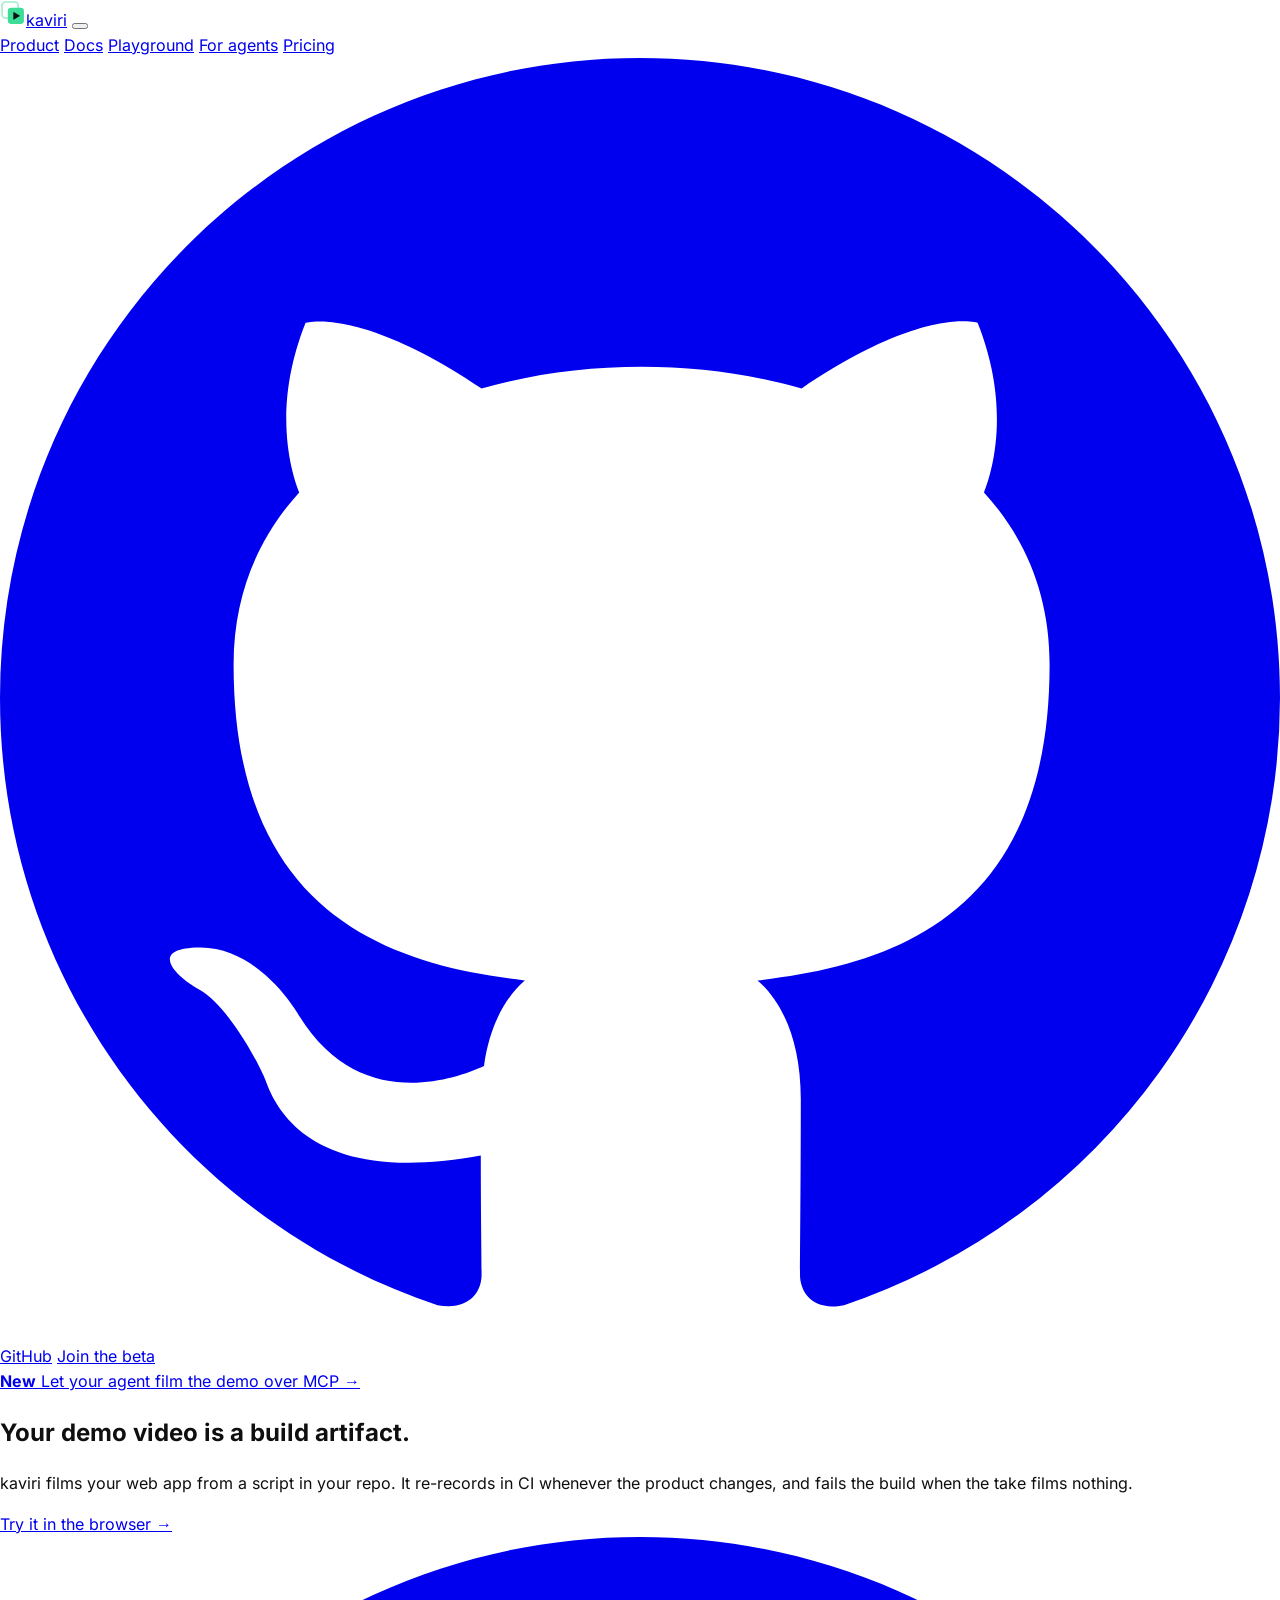
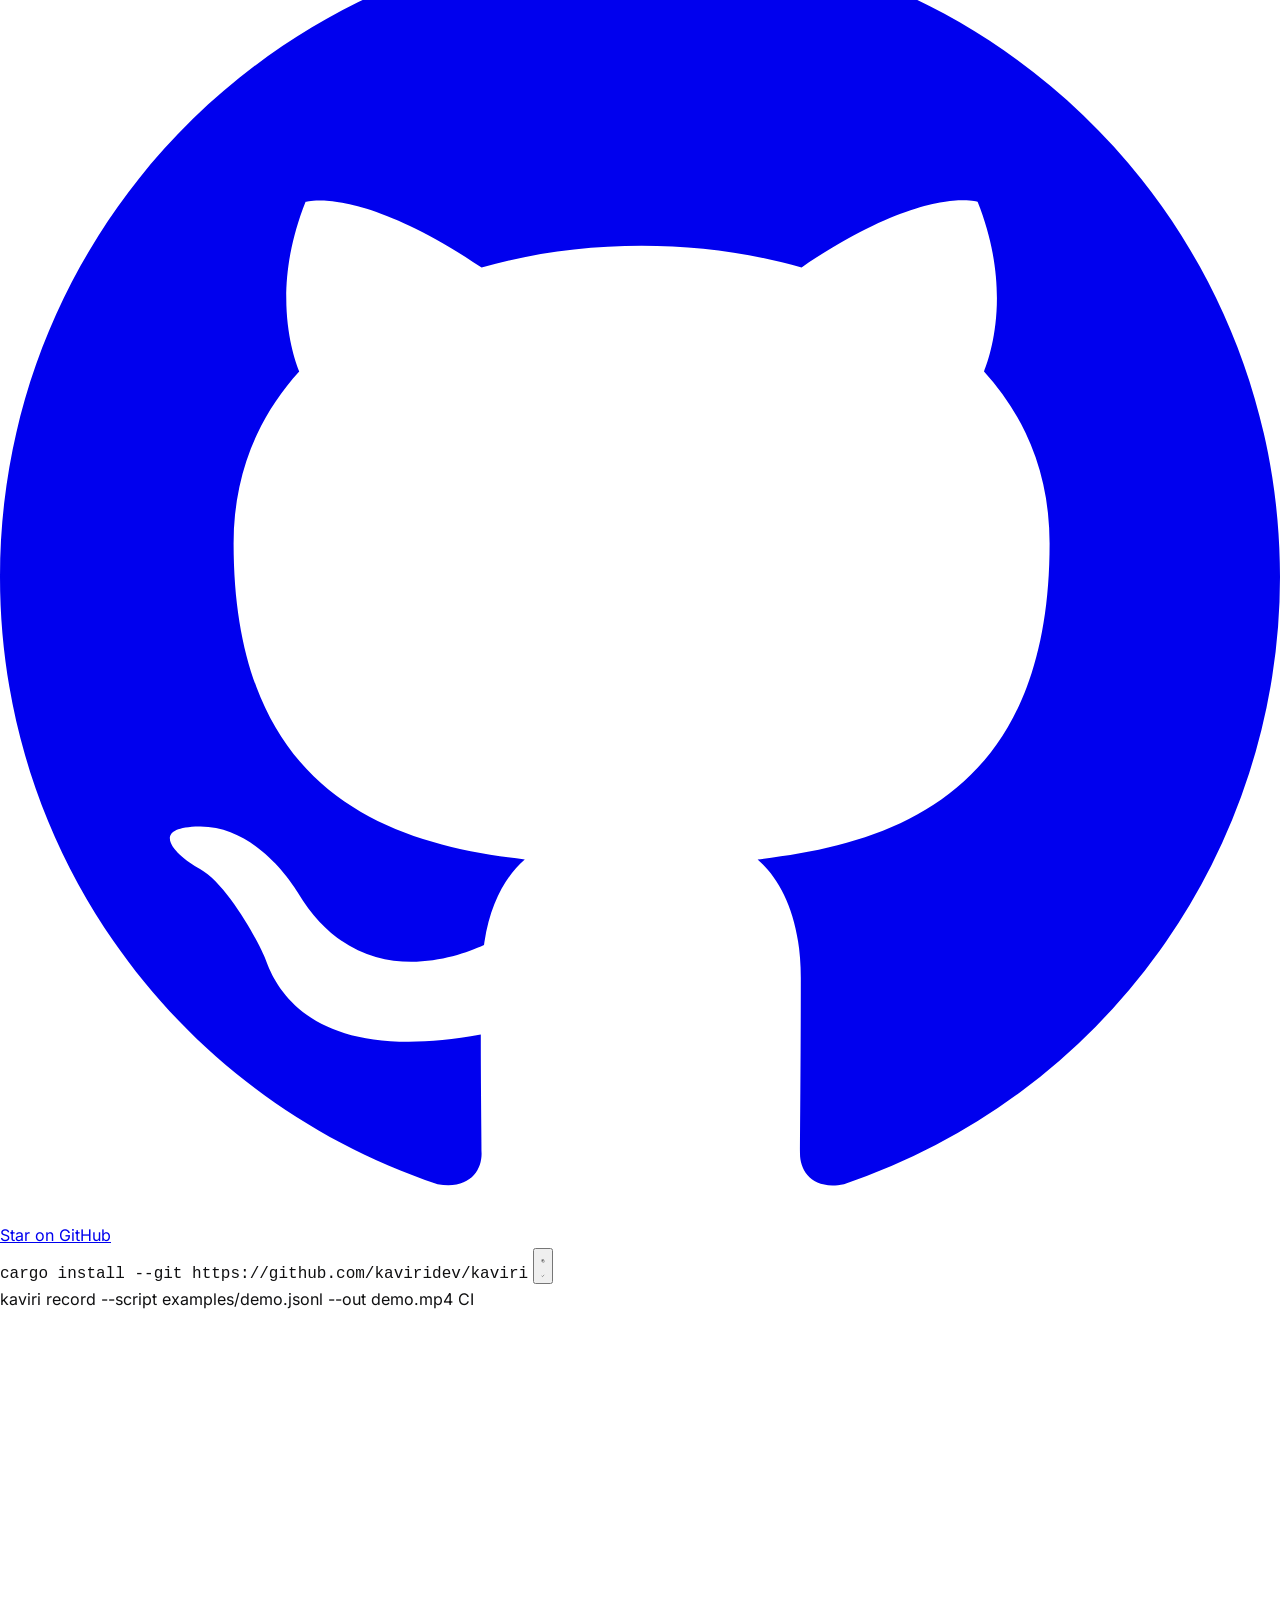
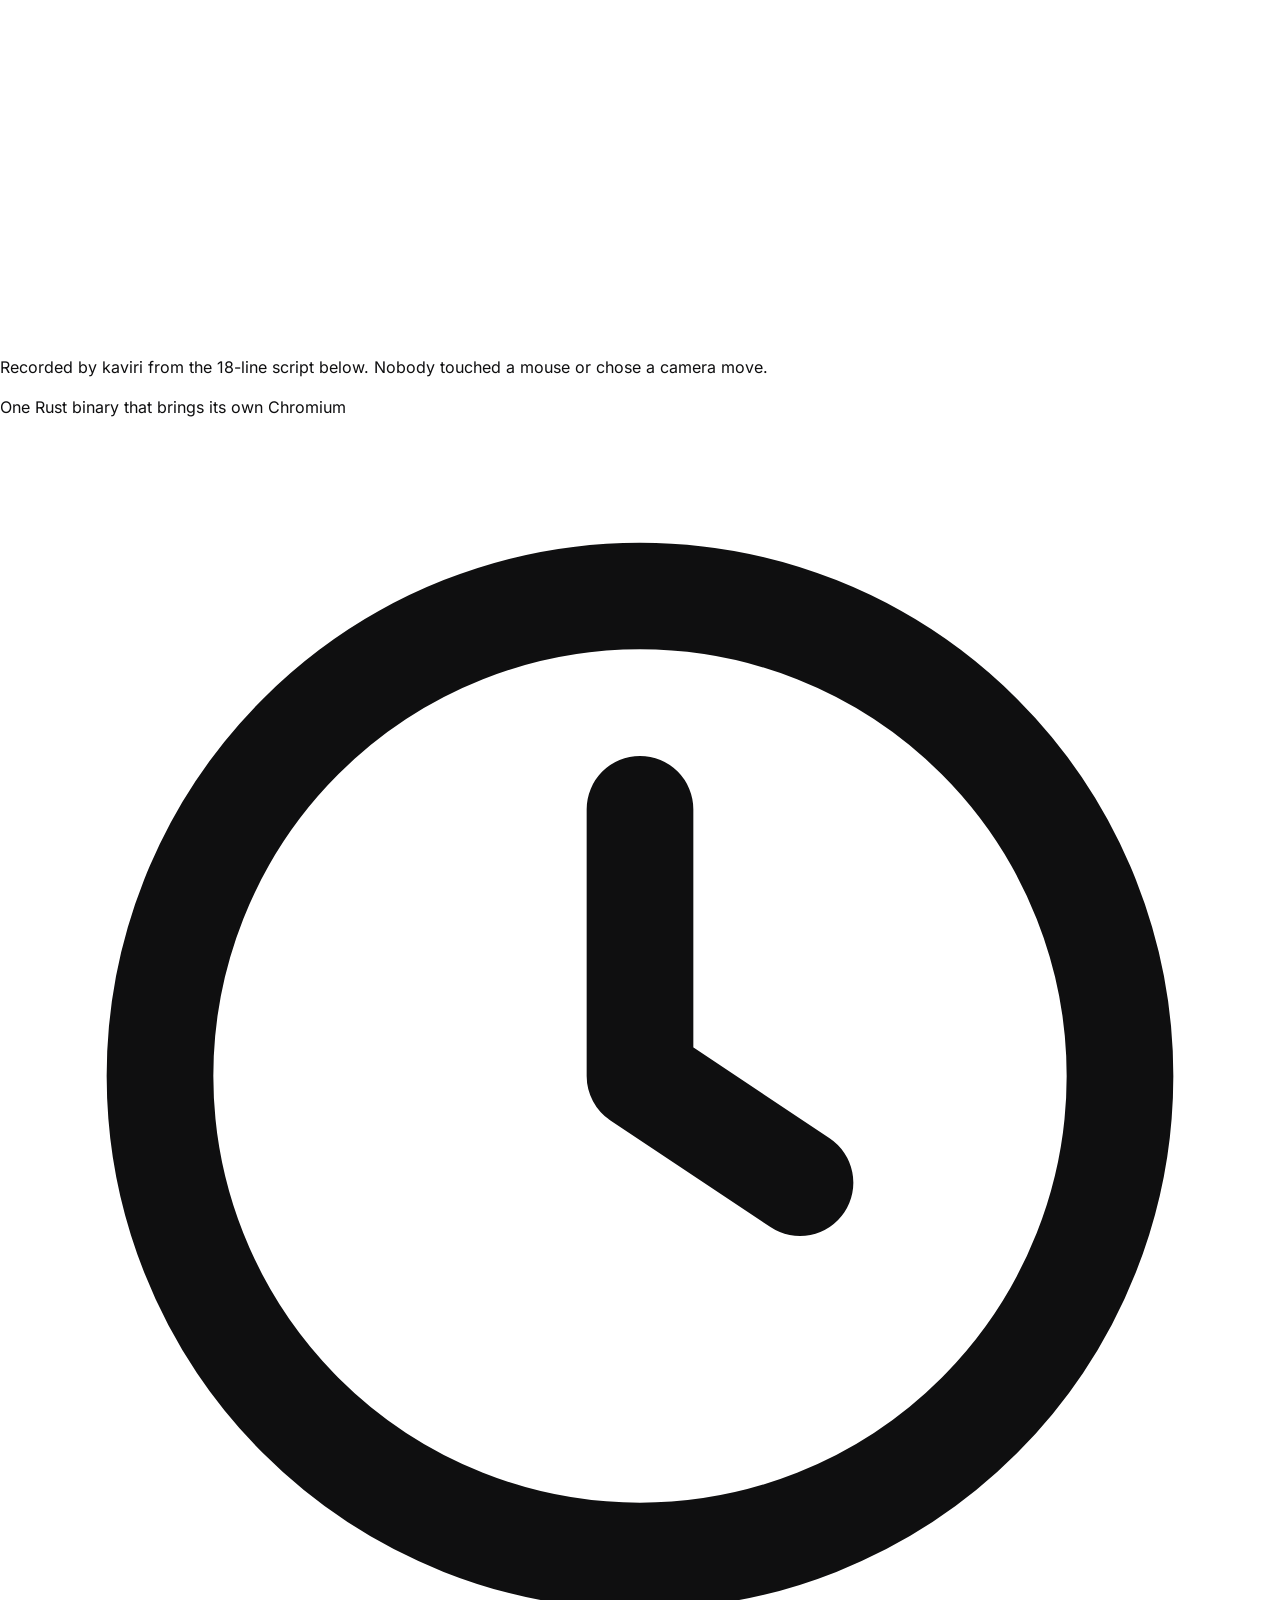
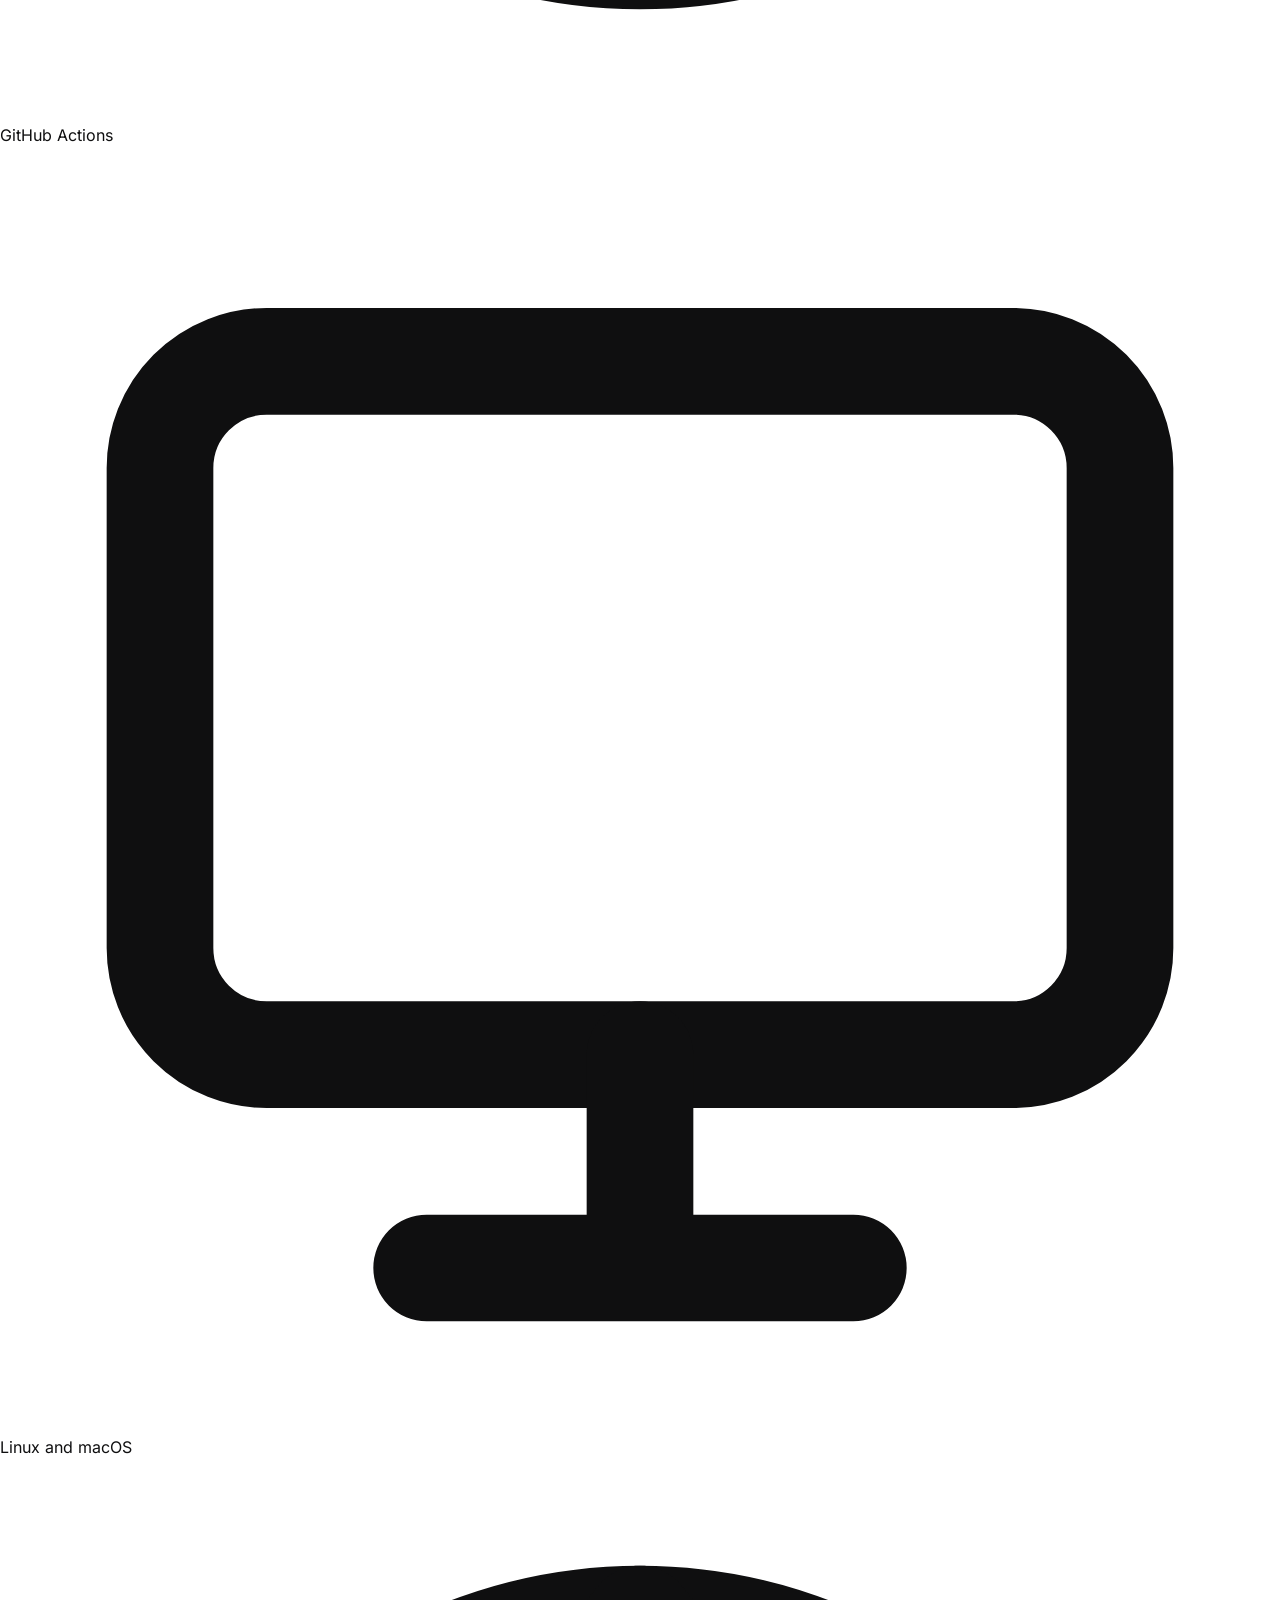
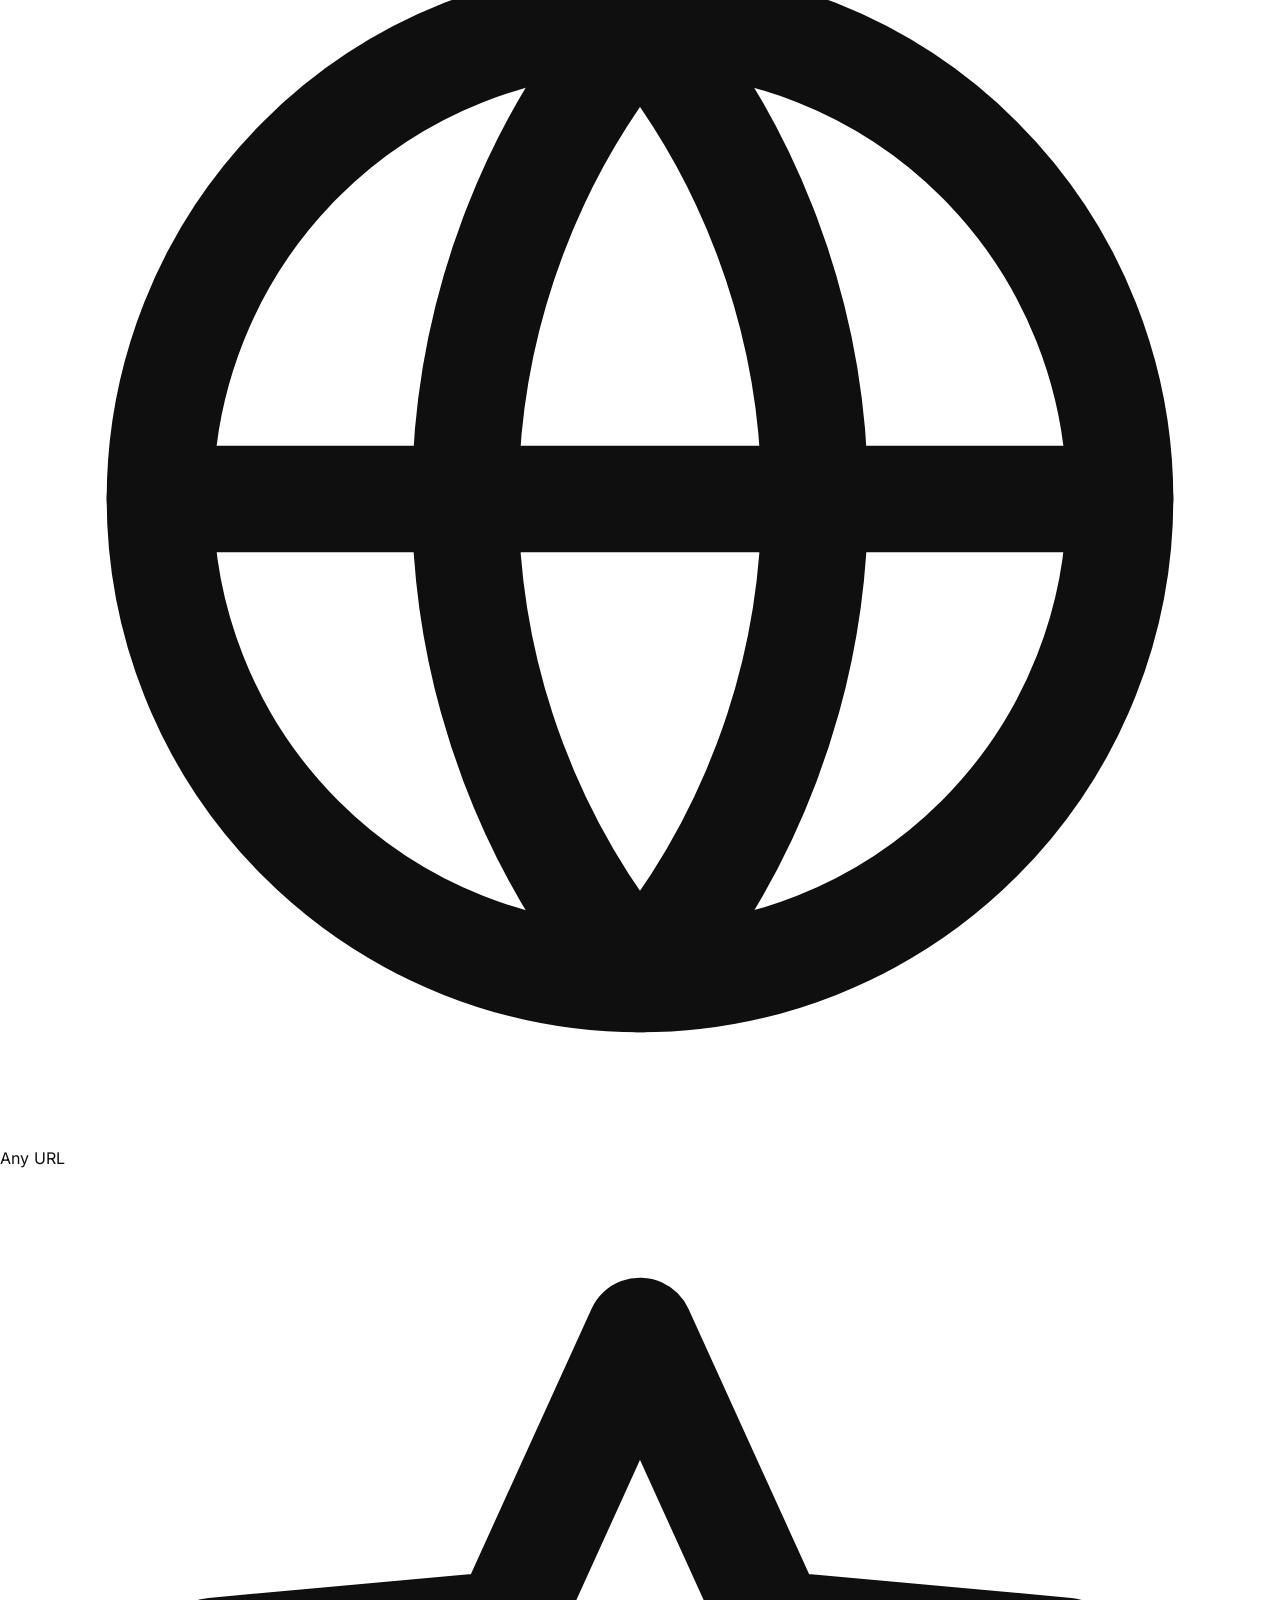
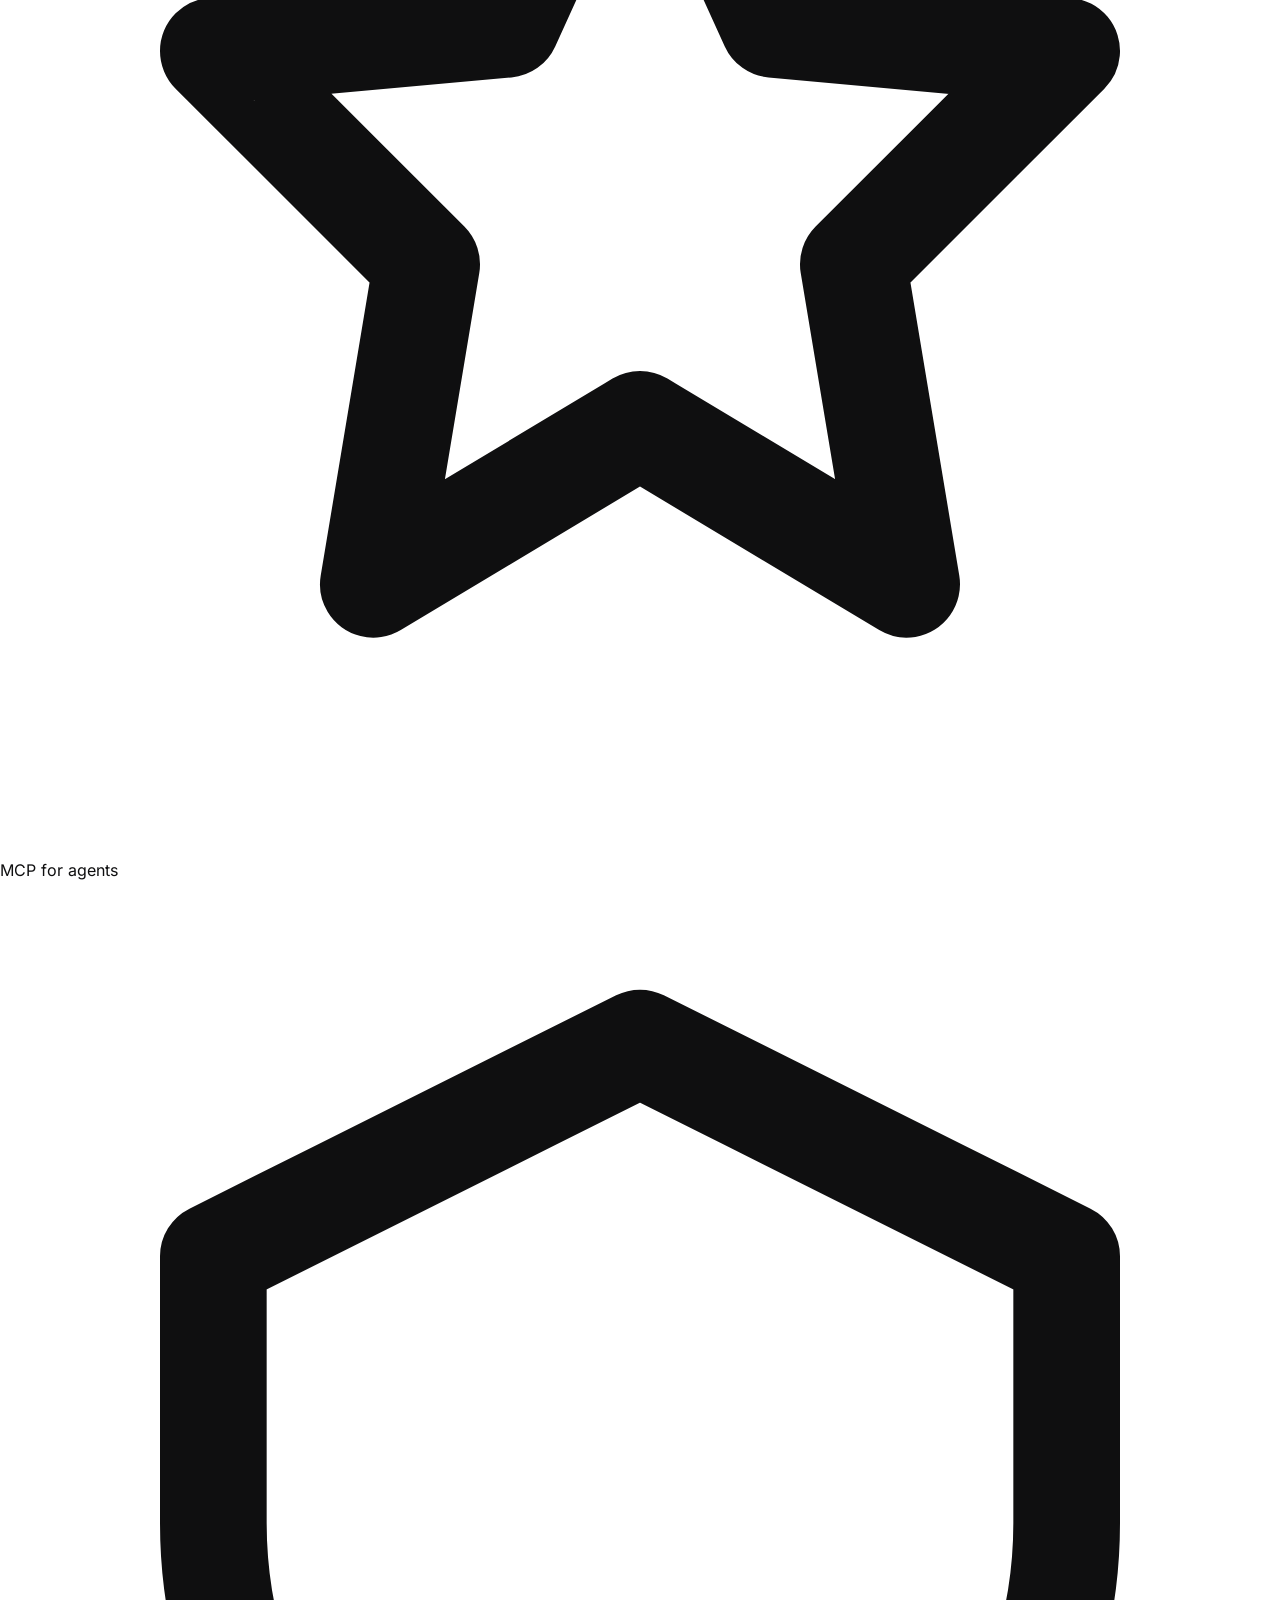
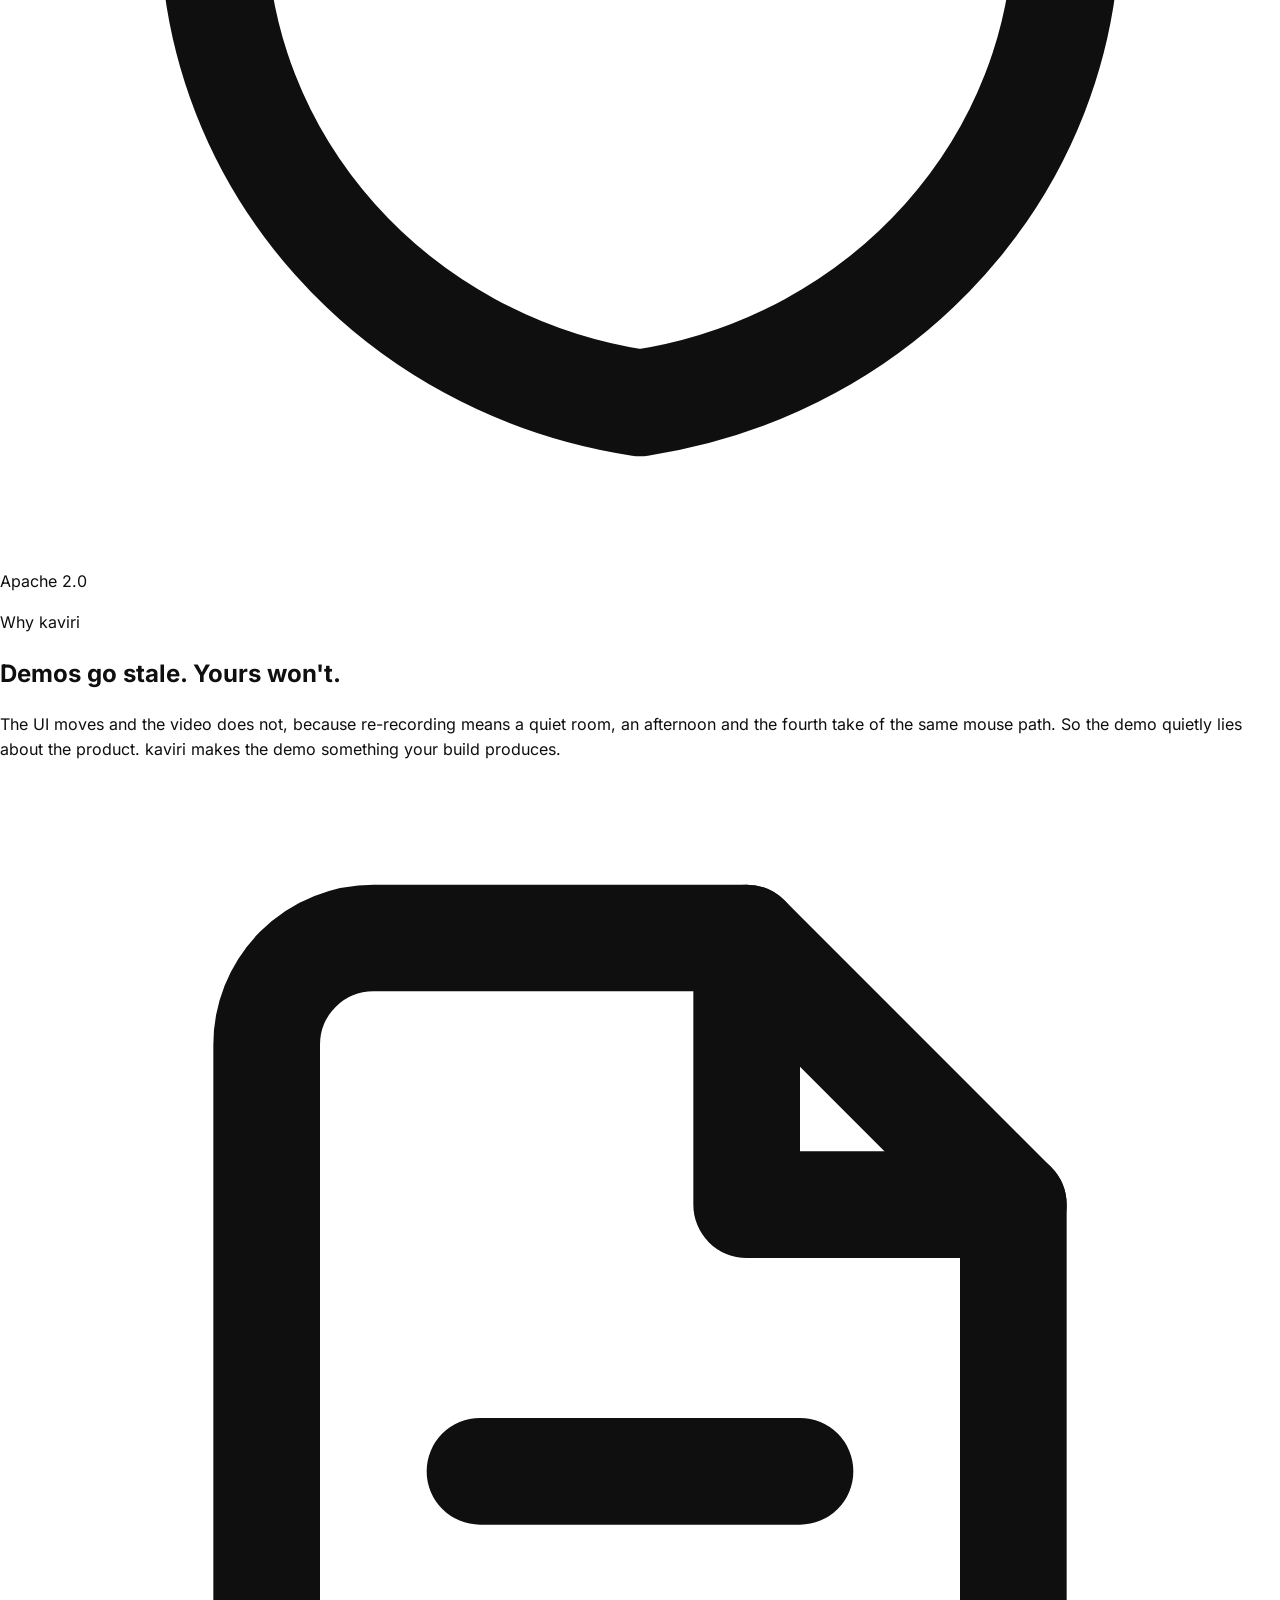
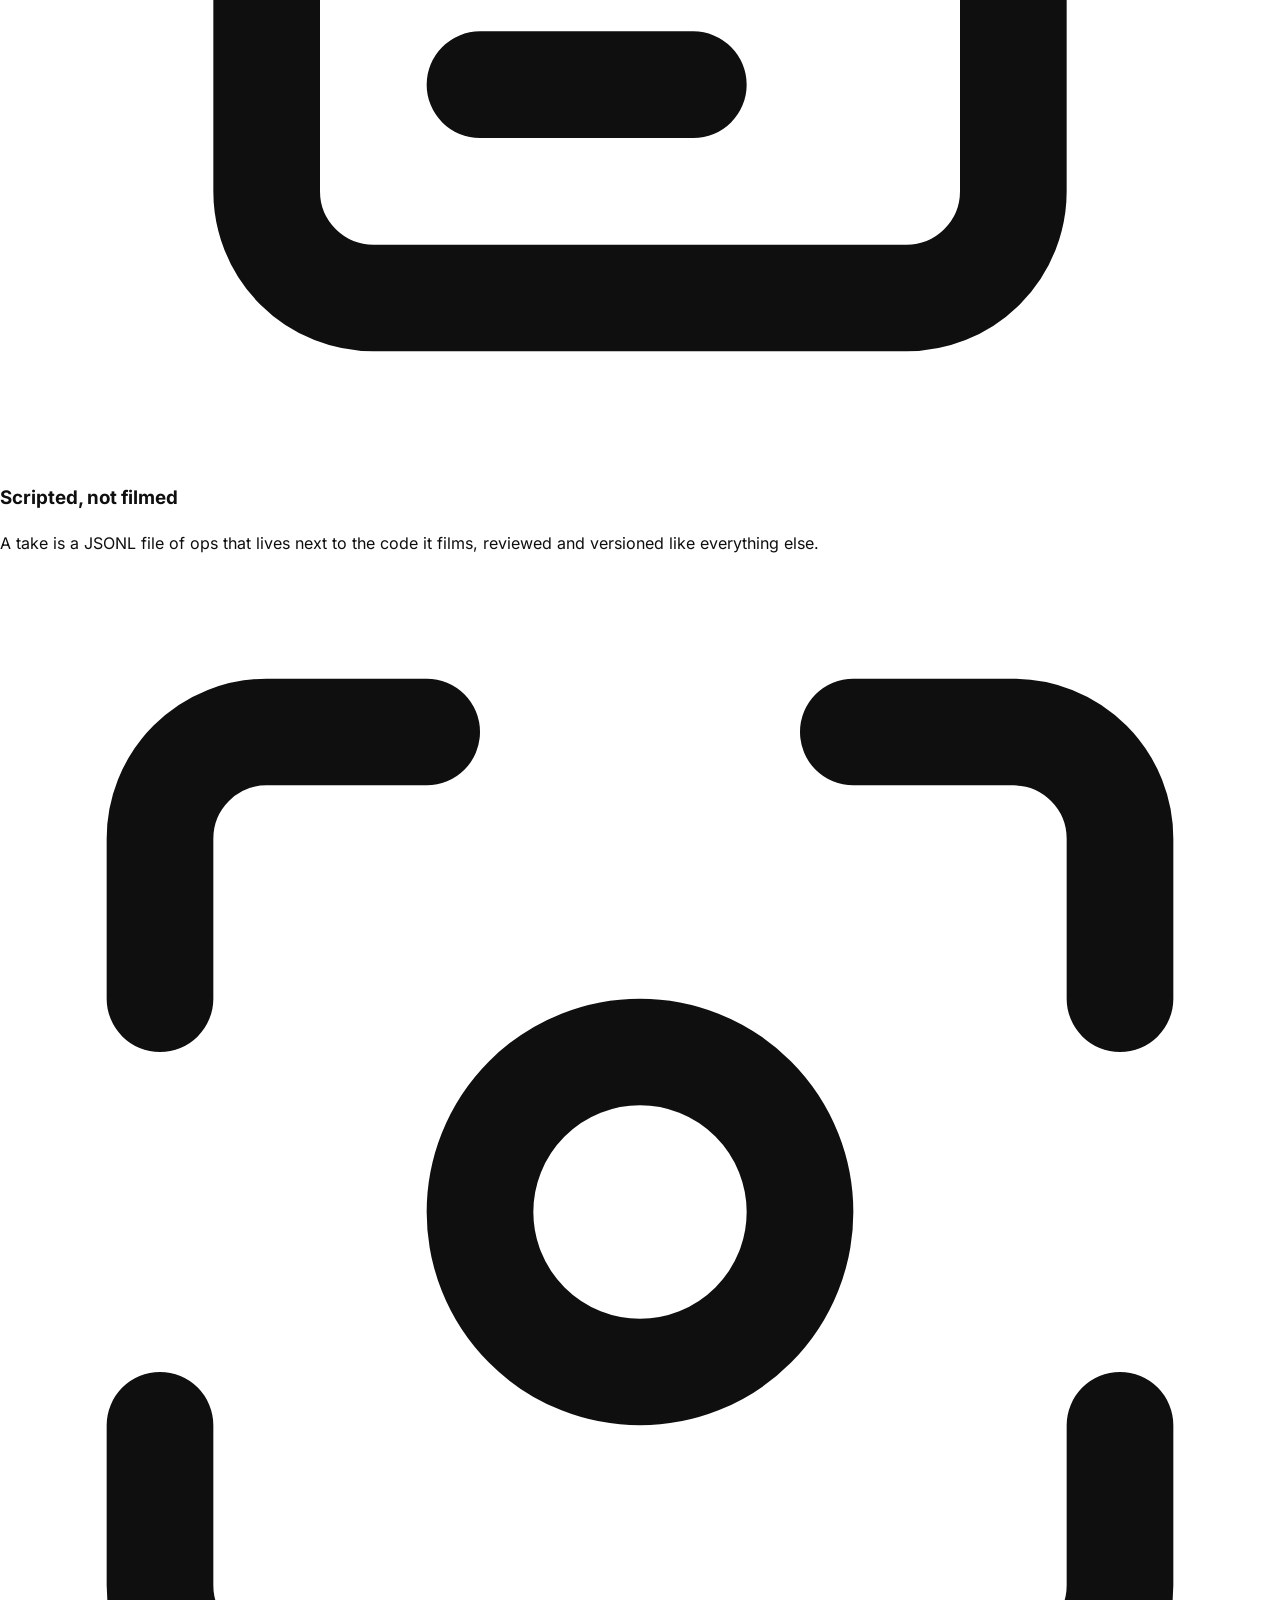
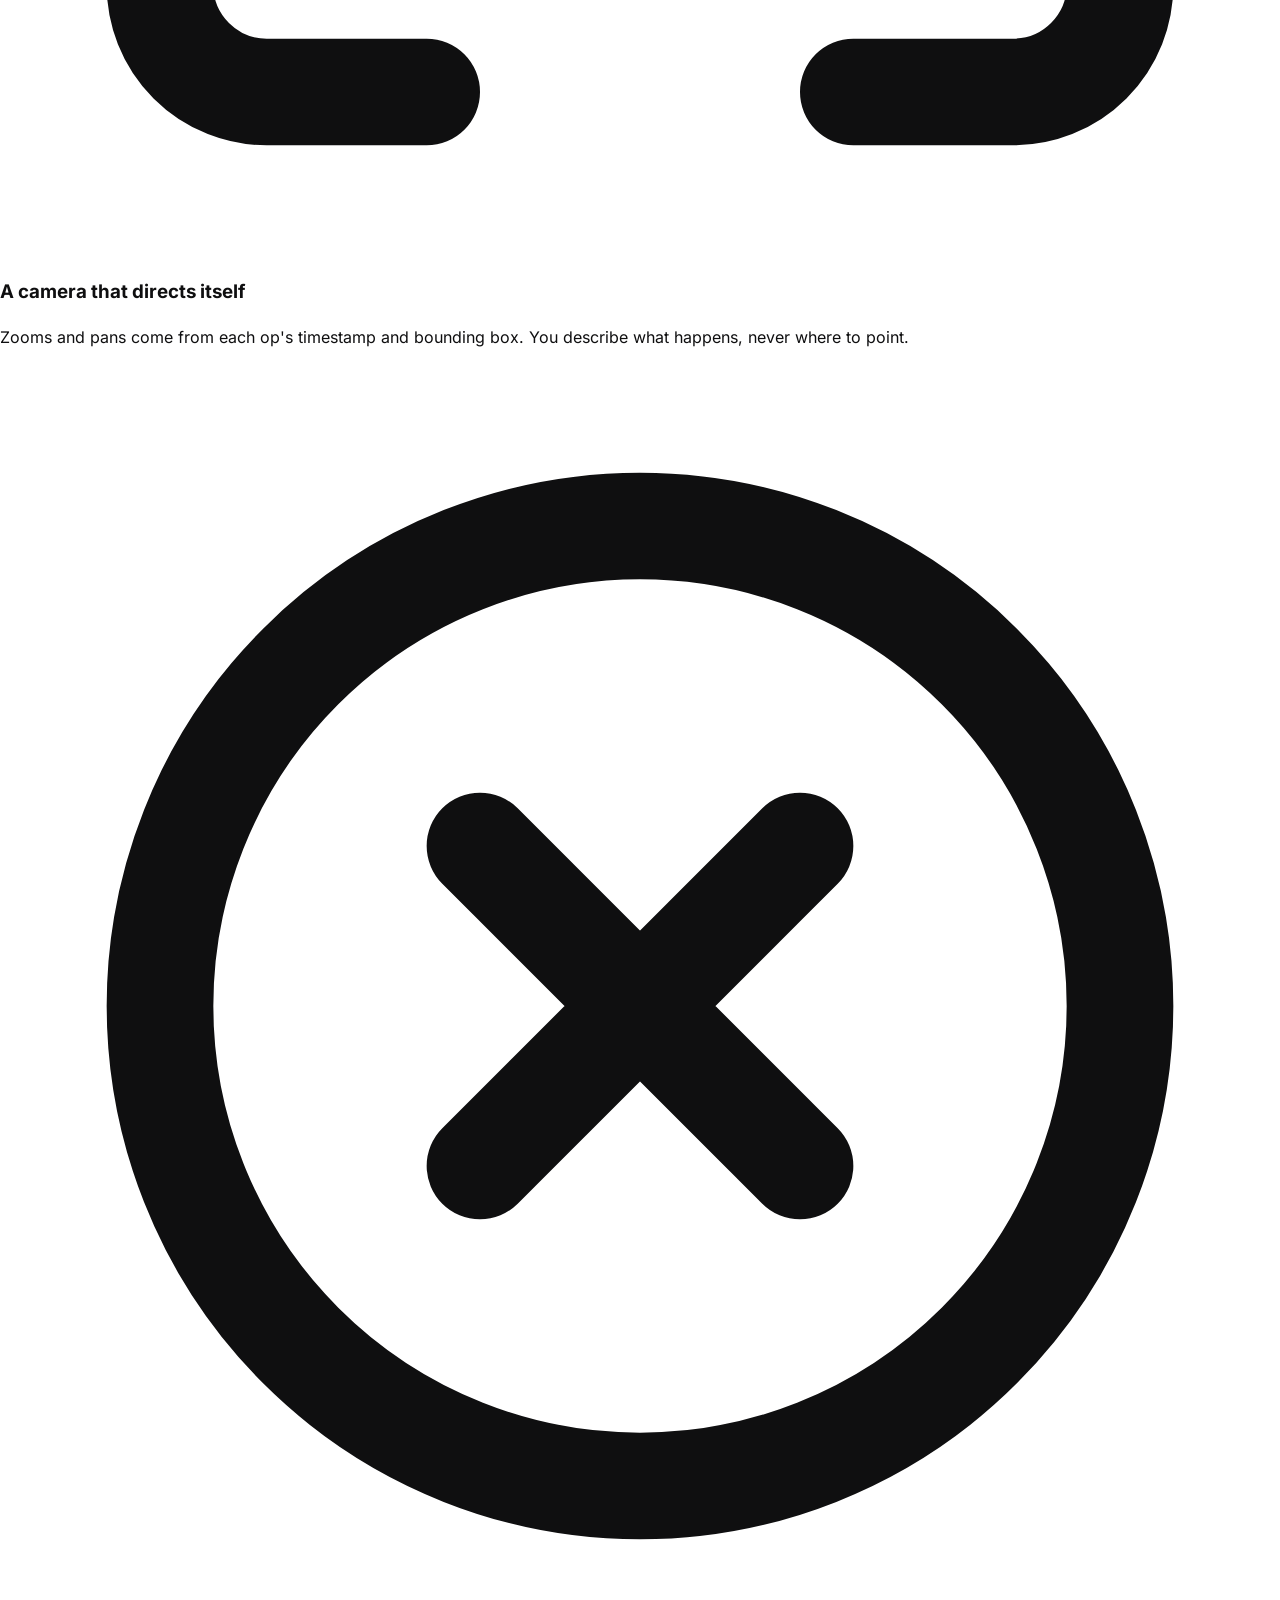
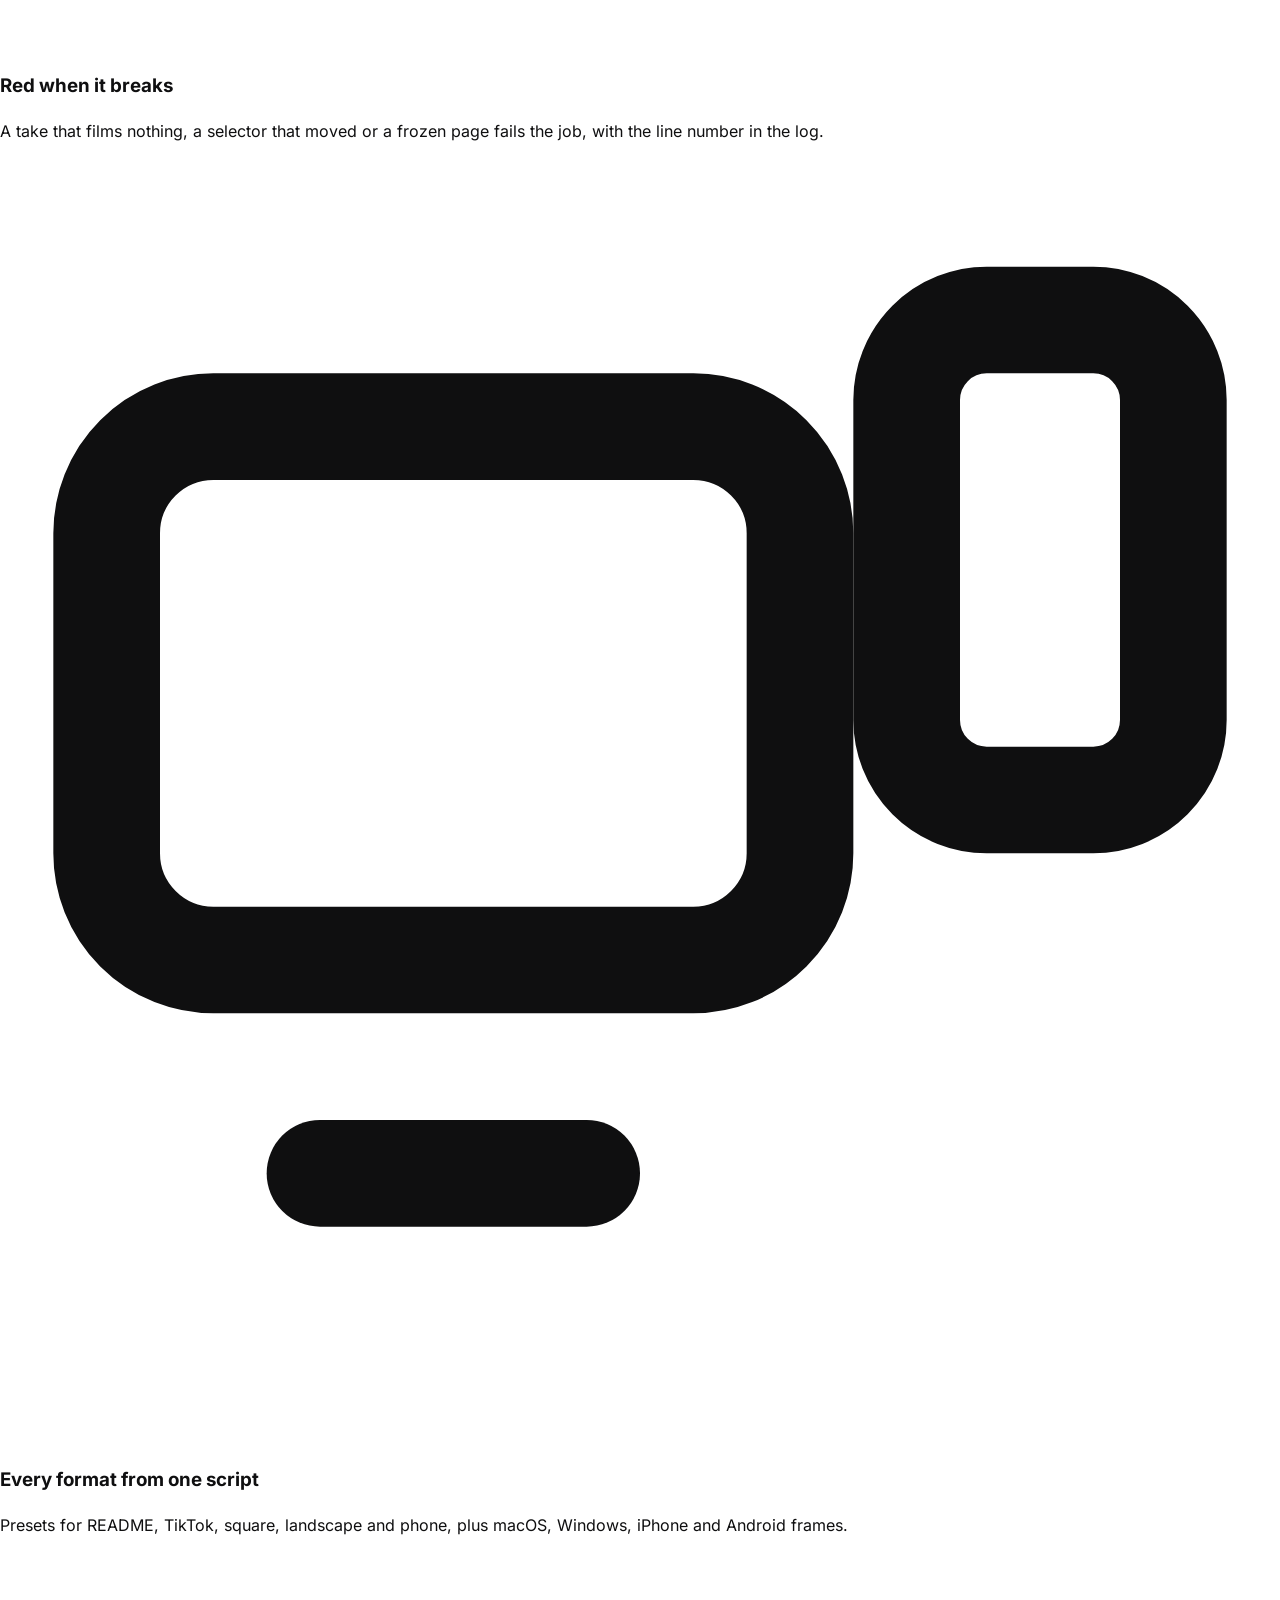
==== commit 208b2610: "Point every link at kaviridev/kaviri now the repository lives in the org" ====
--- a/site/index.html
+++ b/site/index.html
@@ -50,7 +50,7 @@
         <a href="/docs/mcp/">For agents</a>
         <a href="/#pricing">Pricing</a>
         <span class="nav-cta">
-          <a class="btn btn-ghost btn-sm gh-stars" href="https://github.com/thisisisheanesu/kaviri"><svg viewBox="0 0 16 16" fill="currentColor" aria-hidden="true"><path d="M8 0C3.58 0 0 3.58 0 8c0 3.54 2.29 6.53 5.47 7.59.4.07.55-.17.55-.38 0-.19-.01-.82-.01-1.49-2.01.37-2.53-.49-2.69-.94-.09-.23-.48-.94-.82-1.13-.28-.15-.68-.52-.01-.53.63-.01 1.08.58 1.23.82.72 1.21 1.87.87 2.33.66.07-.52.28-.87.51-1.07-1.78-.2-3.64-.89-3.64-3.95 0-.87.31-1.59.82-2.15-.08-.2-.36-1.02.08-2.12 0 0 .67-.21 2.2.82.64-.18 1.32-.27 2-.27.68 0 1.36.09 2 .27 1.53-1.04 2.2-.82 2.2-.82.44 1.1.16 1.92.08 2.12.51.56.82 1.27.82 2.15 0 3.07-1.87 3.75-3.65 3.95.29.25.54.73.54 1.48 0 1.07-.01 1.93-.01 2.2 0 .21.15.46.55.38A8.013 8.013 0 0016 8c0-4.42-3.58-8-8-8z"/></svg>GitHub</a>
+          <a class="btn btn-ghost btn-sm gh-stars" href="https://github.com/kaviridev/kaviri"><svg viewBox="0 0 16 16" fill="currentColor" aria-hidden="true"><path d="M8 0C3.58 0 0 3.58 0 8c0 3.54 2.29 6.53 5.47 7.59.4.07.55-.17.55-.38 0-.19-.01-.82-.01-1.49-2.01.37-2.53-.49-2.69-.94-.09-.23-.48-.94-.82-1.13-.28-.15-.68-.52-.01-.53.63-.01 1.08.58 1.23.82.72 1.21 1.87.87 2.33.66.07-.52.28-.87.51-1.07-1.78-.2-3.64-.89-3.64-3.95 0-.87.31-1.59.82-2.15-.08-.2-.36-1.02.08-2.12 0 0 .67-.21 2.2.82.64-.18 1.32-.27 2-.27.68 0 1.36.09 2 .27 1.53-1.04 2.2-.82 2.2-.82.44 1.1.16 1.92.08 2.12.51.56.82 1.27.82 2.15 0 3.07-1.87 3.75-3.65 3.95.29.25.54.73.54 1.48 0 1.07-.01 1.93-.01 2.2 0 .21.15.46.55.38A8.013 8.013 0 0016 8c0-4.42-3.58-8-8-8z"/></svg>GitHub</a>
           <a class="btn btn-primary btn-sm" href="/#waitlist">Join the beta</a>
         </span>
       </div>
@@ -68,10 +68,10 @@
       <p class="lede rise rise-2">kaviri films your web app from a script in your repo. It re-records in CI whenever the product changes, and fails the build when the take films nothing.</p>
       <div class="actions rise rise-3">
         <a class="btn btn-primary" href="/play/">Try it in the browser <span class="arrow" aria-hidden="true">&rarr;</span></a>
-        <a class="btn btn-secondary" href="https://github.com/thisisisheanesu/kaviri"><svg viewBox="0 0 16 16" fill="currentColor" aria-hidden="true"><path d="M8 0C3.58 0 0 3.58 0 8c0 3.54 2.29 6.53 5.47 7.59.4.07.55-.17.55-.38 0-.19-.01-.82-.01-1.49-2.01.37-2.53-.49-2.69-.94-.09-.23-.48-.94-.82-1.13-.28-.15-.68-.52-.01-.53.63-.01 1.08.58 1.23.82.72 1.21 1.87.87 2.33.66.07-.52.28-.87.51-1.07-1.78-.2-3.64-.89-3.64-3.95 0-.87.31-1.59.82-2.15-.08-.2-.36-1.02.08-2.12 0 0 .67-.21 2.2.82.64-.18 1.32-.27 2-.27.68 0 1.36.09 2 .27 1.53-1.04 2.2-.82 2.2-.82.44 1.1.16 1.92.08 2.12.51.56.82 1.27.82 2.15 0 3.07-1.87 3.75-3.65 3.95.29.25.54.73.54 1.48 0 1.07-.01 1.93-.01 2.2 0 .21.15.46.55.38A8.013 8.013 0 0016 8c0-4.42-3.58-8-8-8z"/></svg>Star on GitHub</a>
+        <a class="btn btn-secondary" href="https://github.com/kaviridev/kaviri"><svg viewBox="0 0 16 16" fill="currentColor" aria-hidden="true"><path d="M8 0C3.58 0 0 3.58 0 8c0 3.54 2.29 6.53 5.47 7.59.4.07.55-.17.55-.38 0-.19-.01-.82-.01-1.49-2.01.37-2.53-.49-2.69-.94-.09-.23-.48-.94-.82-1.13-.28-.15-.68-.52-.01-.53.63-.01 1.08.58 1.23.82.72 1.21 1.87.87 2.33.66.07-.52.28-.87.51-1.07-1.78-.2-3.64-.89-3.64-3.95 0-.87.31-1.59.82-2.15-.08-.2-.36-1.02.08-2.12 0 0 .67-.21 2.2.82.64-.18 1.32-.27 2-.27.68 0 1.36.09 2 .27 1.53-1.04 2.2-.82 2.2-.82.44 1.1.16 1.92.08 2.12.51.56.82 1.27.82 2.15 0 3.07-1.87 3.75-3.65 3.95.29.25.54.73.54 1.48 0 1.07-.01 1.93-.01 2.2 0 .21.15.46.55.38A8.013 8.013 0 0016 8c0-4.42-3.58-8-8-8z"/></svg>Star on GitHub</a>
       </div>
       <div class="install rise rise-3">
-        <code id="install-cmd">cargo install --git https://github.com/thisisisheanesu/kaviri</code>
+        <code id="install-cmd">cargo install --git https://github.com/kaviridev/kaviri</code>
         <button class="copy" type="button" data-copy="#install-cmd" aria-label="Copy the install command">
           <svg class="idle" viewBox="0 0 24 24" fill="none" stroke="currentColor" stroke-width="2" stroke-linecap="round" stroke-linejoin="round" aria-hidden="true"><rect x="9" y="9" width="12" height="12" rx="2"/><path d="M5 15V5a2 2 0 0 1 2-2h10"/></svg>
           <svg class="ok" viewBox="0 0 24 24" fill="none" stroke="currentColor" stroke-width="2.4" stroke-linecap="round" stroke-linejoin="round" aria-hidden="true"><path d="M5 12.5l4.5 4.5L19 7.5"/></svg>
@@ -212,14 +212,14 @@
         run: python3 -m http.server 8099 --directory examples &amp;
 
       - name: Record
-        uses: thisisisheanesu/kaviri@v1
+        uses: kaviridev/kaviri@v1
         with:
           script: examples/demo.jsonl
           out: demo.mp4
           preset: readme   # tiktok, square, landscape, phone
           artifact-name: demo</code></pre>
 <pre id="p-local" role="tabpanel" data-lang="sh" hidden><code># build once
-cargo install --git https://github.com/thisisisheanesu/kaviri
+cargo install --git https://github.com/kaviridev/kaviri
 
 # check it found Chromium and ffmpeg
 kaviri doctor
@@ -282,7 +282,7 @@
             <li>MCP server, narration and captions</li>
             <li>No account, your pages never leave your machine</li>
           </ul>
-          <a class="btn btn-secondary" href="https://github.com/thisisisheanesu/kaviri">Read the source</a>
+          <a class="btn btn-secondary" href="https://github.com/kaviridev/kaviri">Read the source</a>
         </div>
         <div class="plan lit reveal reveal-d1">
           <h3>Hosted <span class="tag">Beta in December</span></h3>
@@ -378,7 +378,7 @@
       <a href="/docs/ci/">CI guide</a>
       <a href="/docs/mcp/">MCP server</a>
       <a href="/llms.txt">llms.txt</a>
-      <a href="https://github.com/thisisisheanesu/kaviri">GitHub</a>
+      <a href="https://github.com/kaviridev/kaviri">GitHub</a>
     </div>
     <div class="foot-col">
       <h4>Company</h4>
@@ -389,7 +389,7 @@
     </div>
   </div>
   <div class="wrap foot-base">
-    <span>&copy; 2026 kaviri &middot; <a href="https://github.com/thisisisheanesu/kaviri/blob/main/LICENSE">Apache 2.0</a></span>
+    <span>&copy; 2026 kaviri &middot; <a href="https://github.com/kaviridev/kaviri/blob/main/LICENSE">Apache 2.0</a></span>
     <span><span class="pron">ka-VEE-ree</span>: ChiShona for twice, a second time.</span>
   </div>
 </footer>
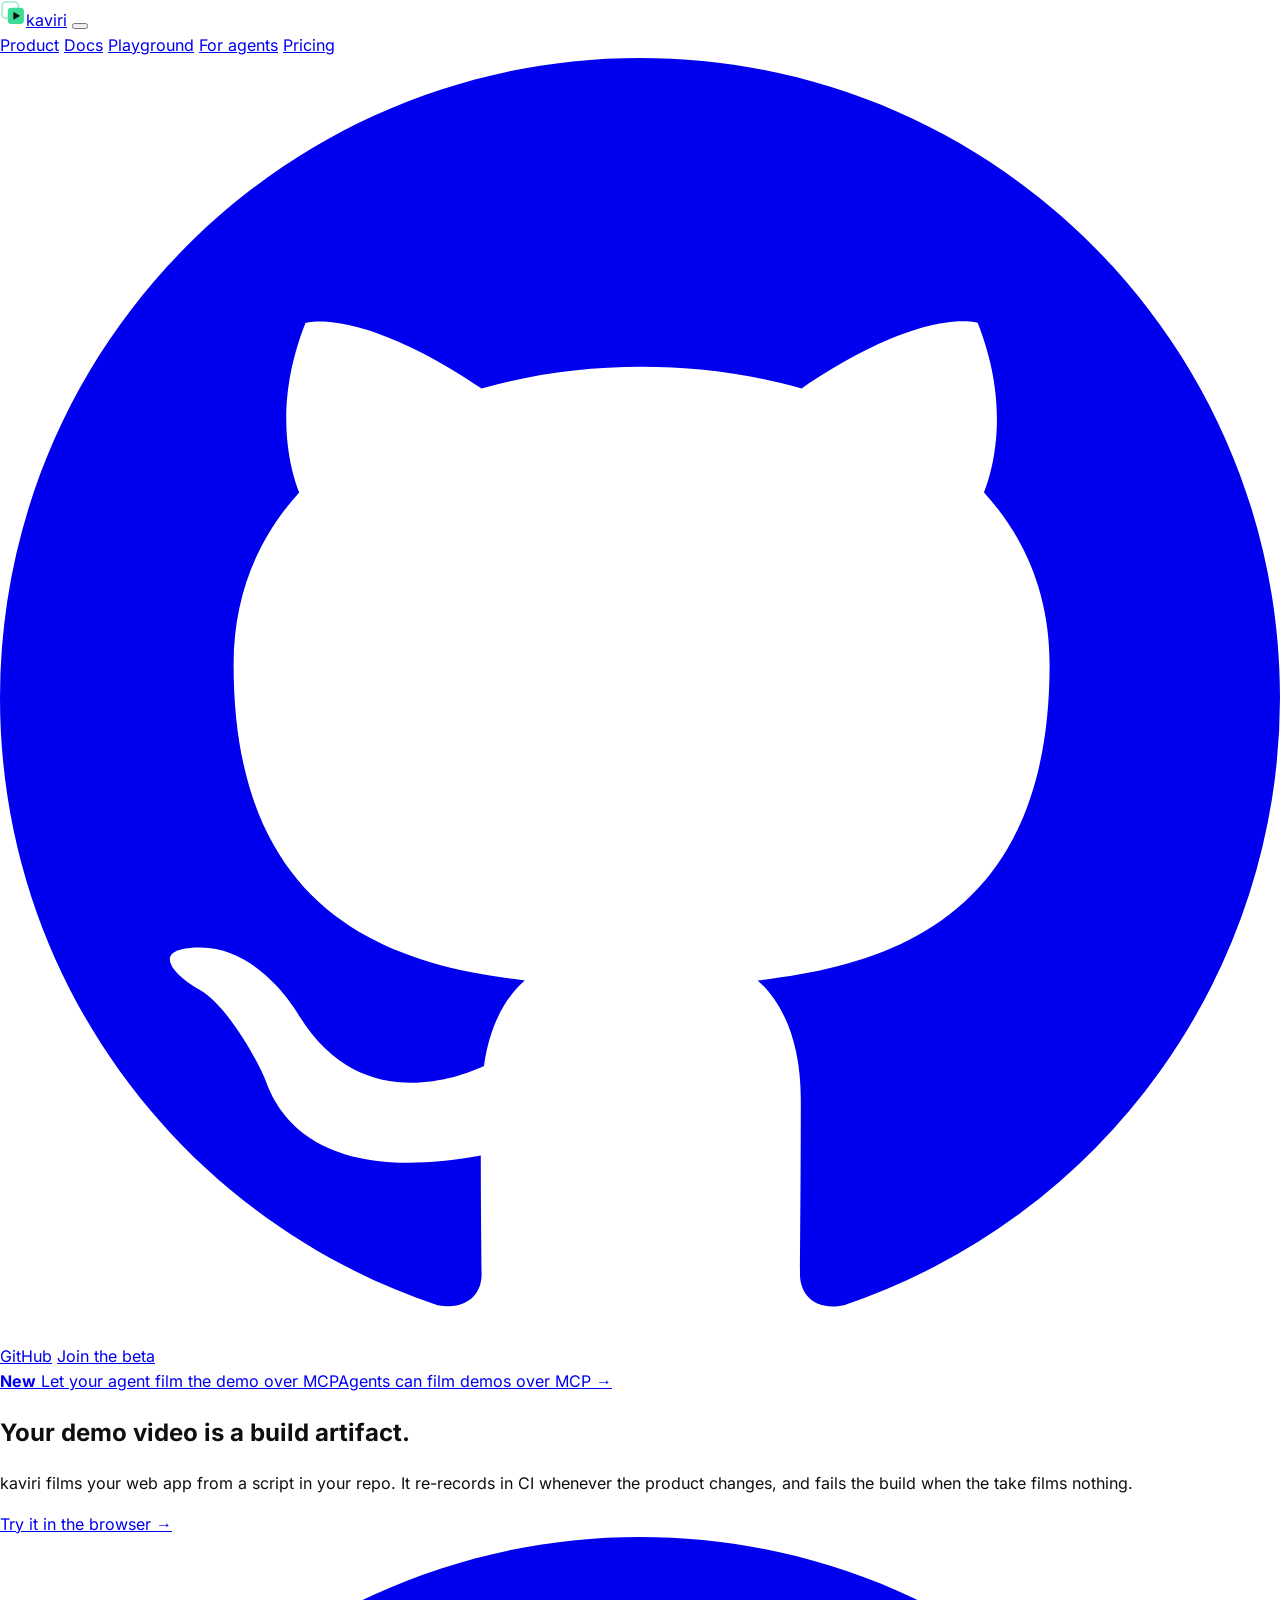
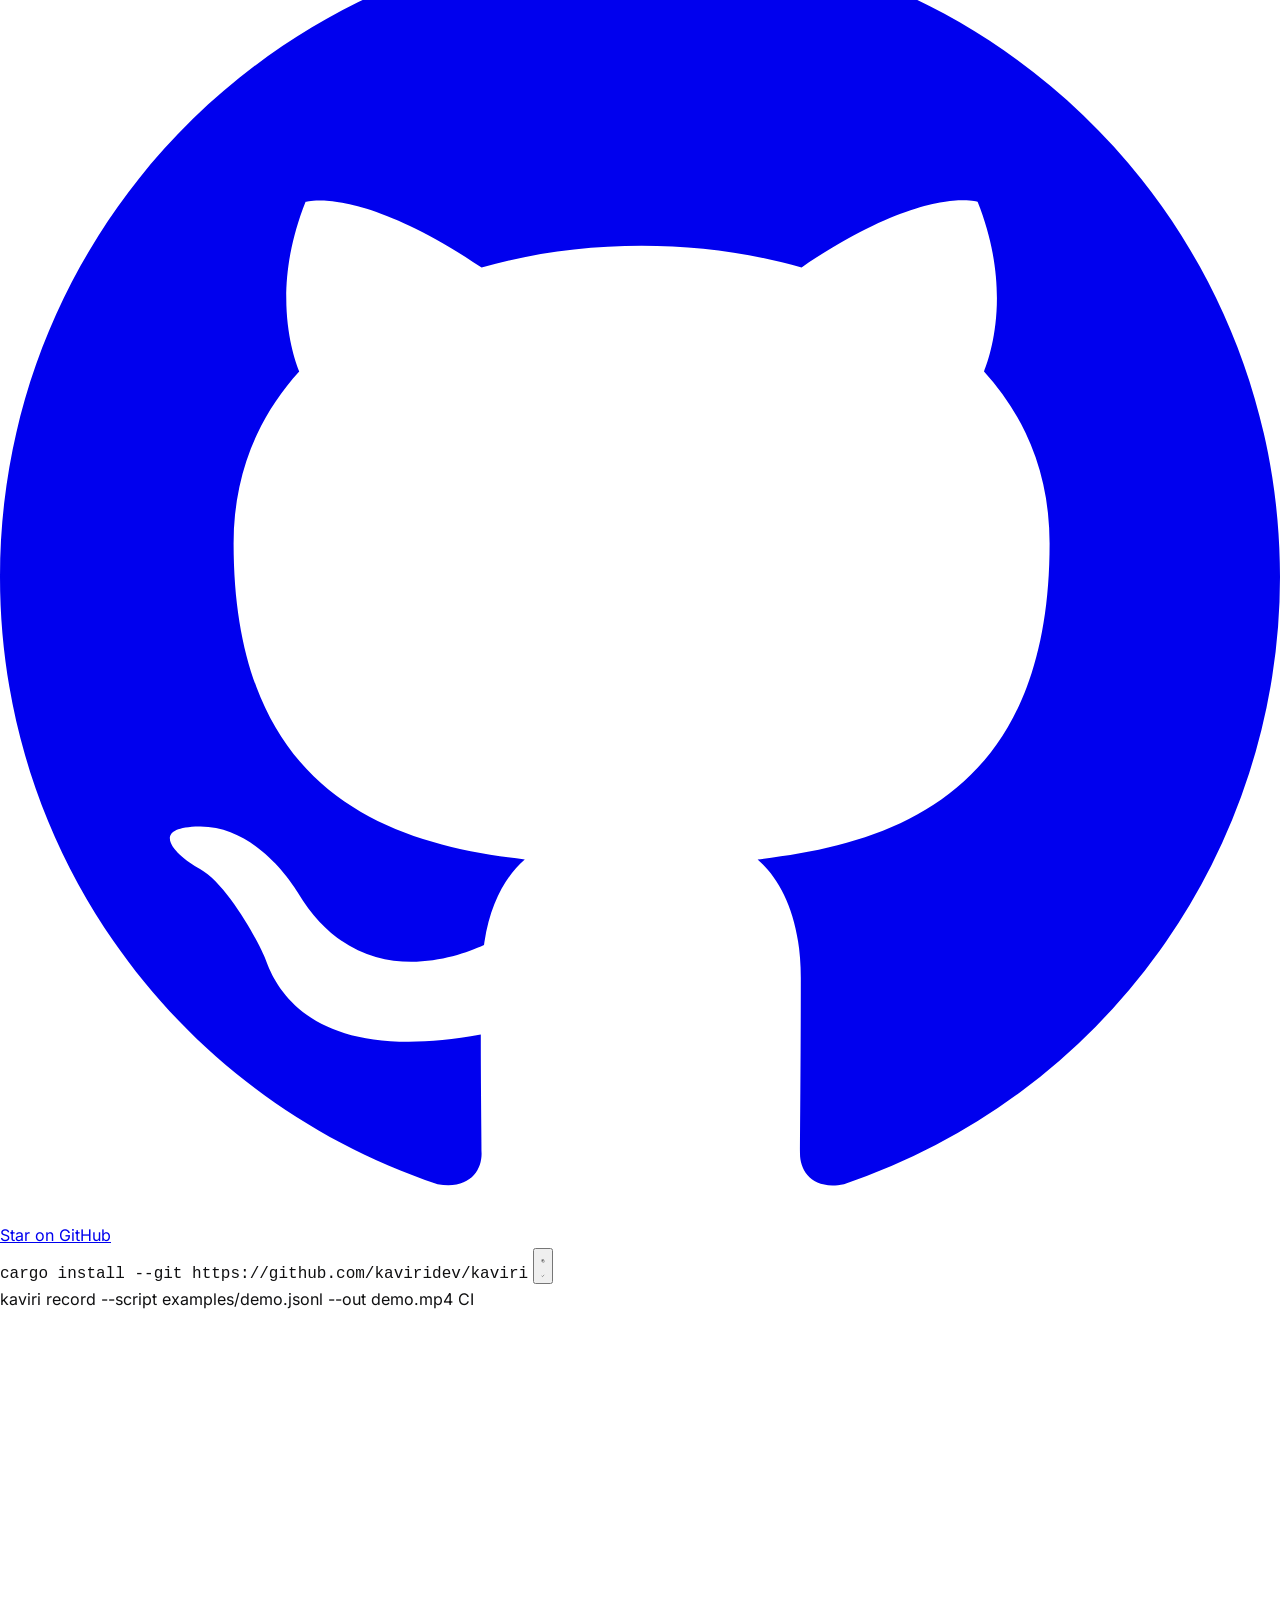
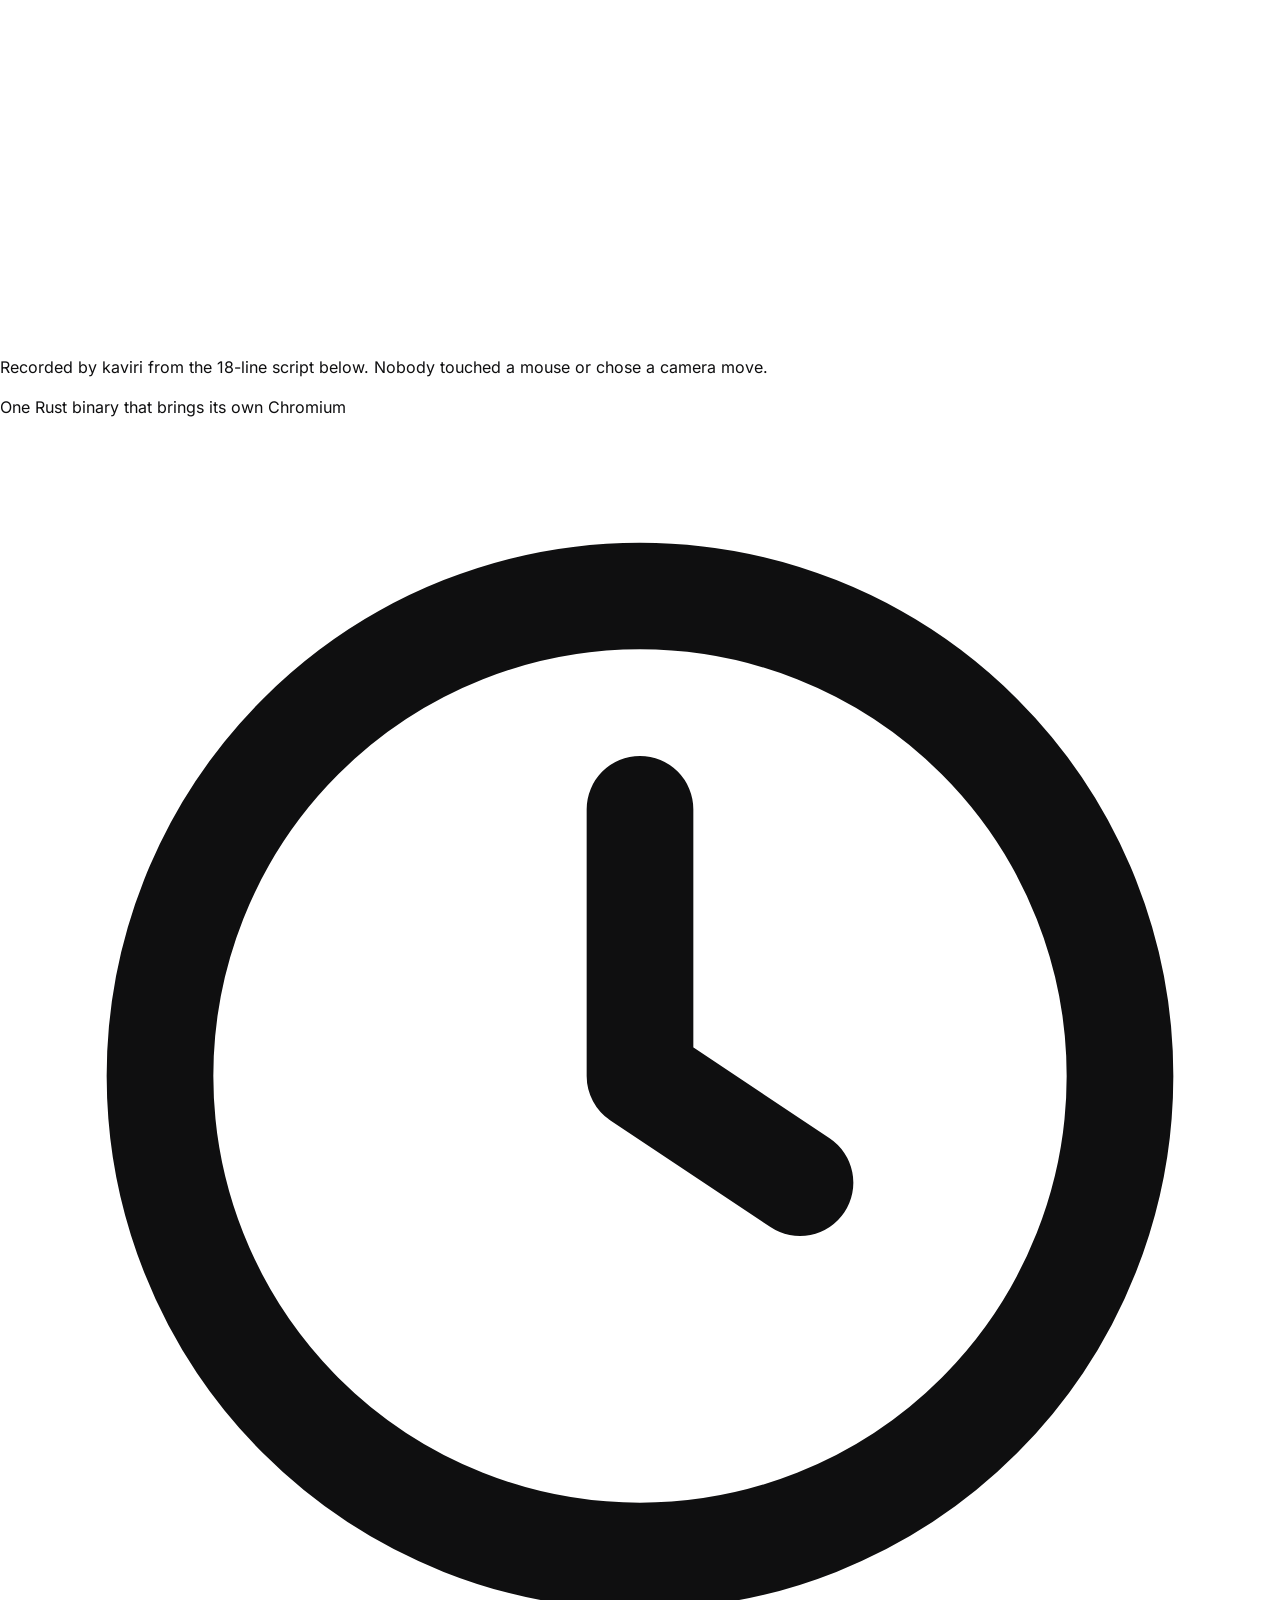
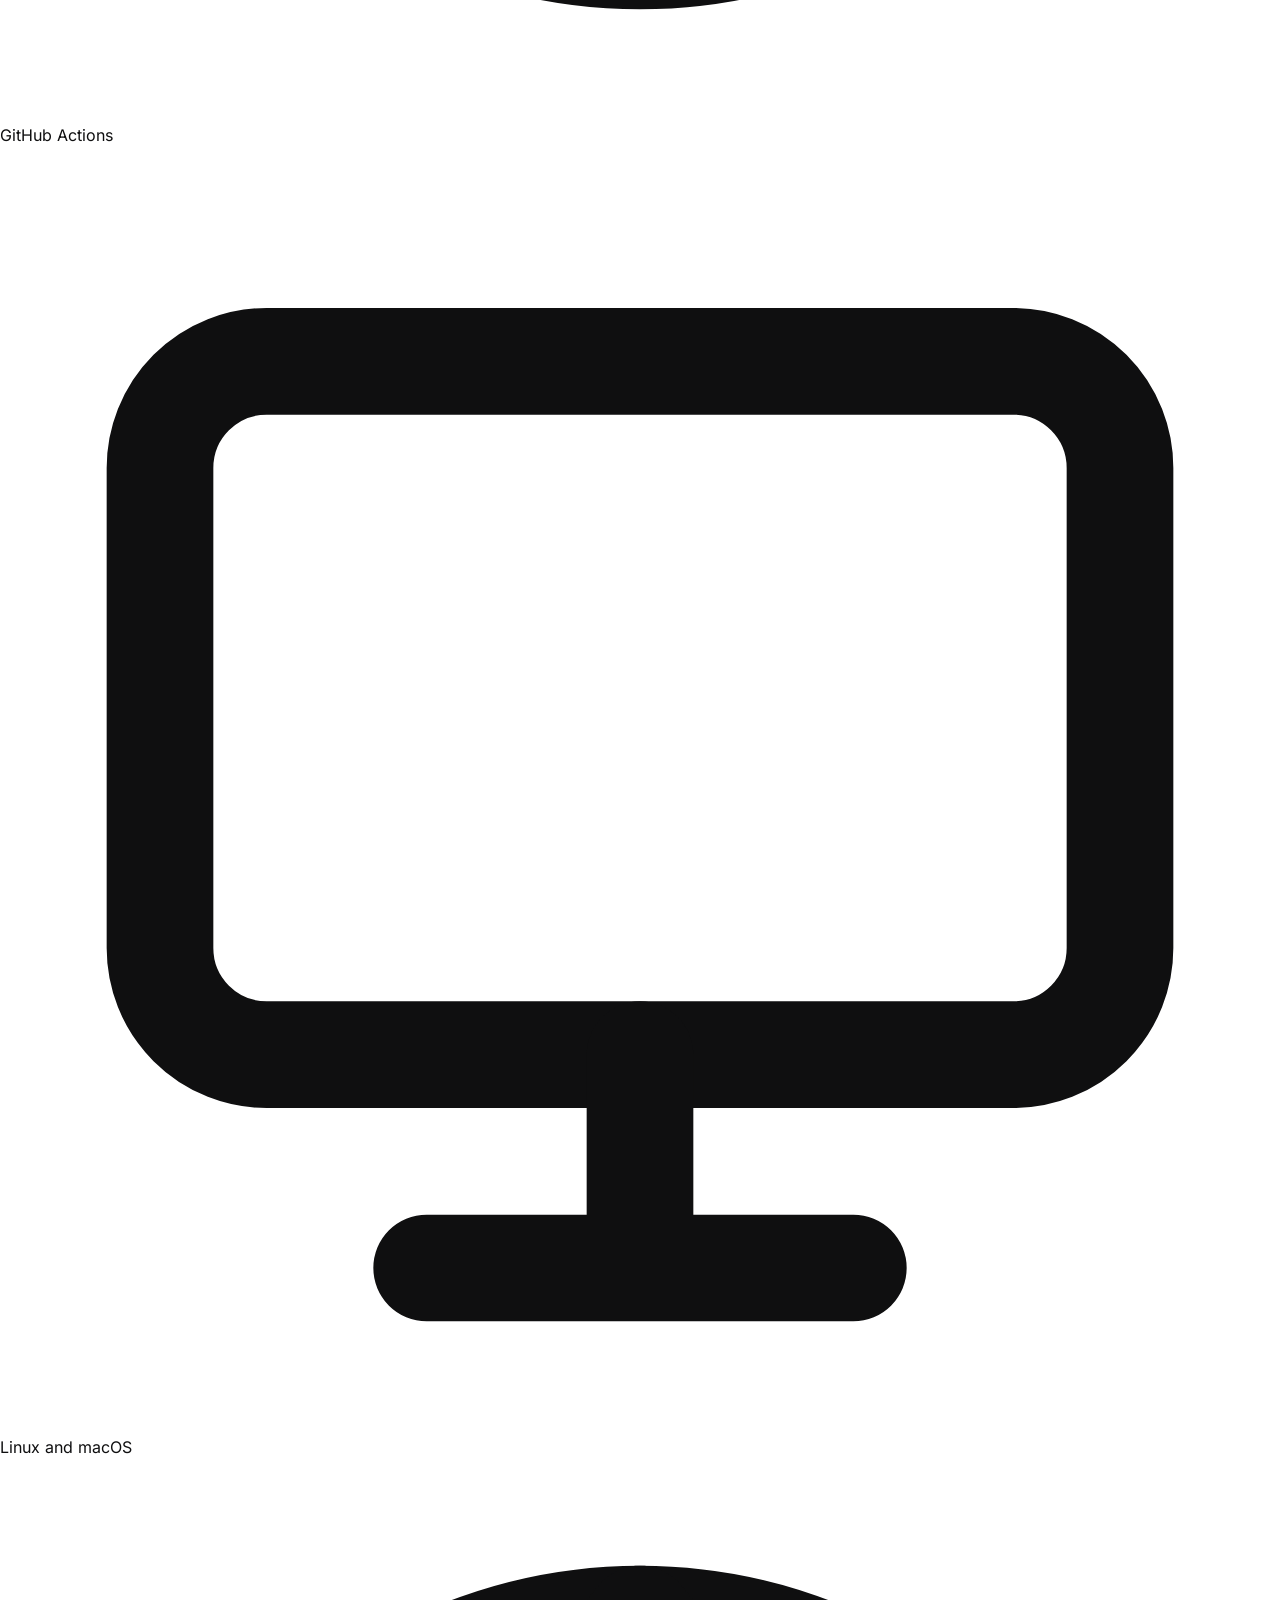
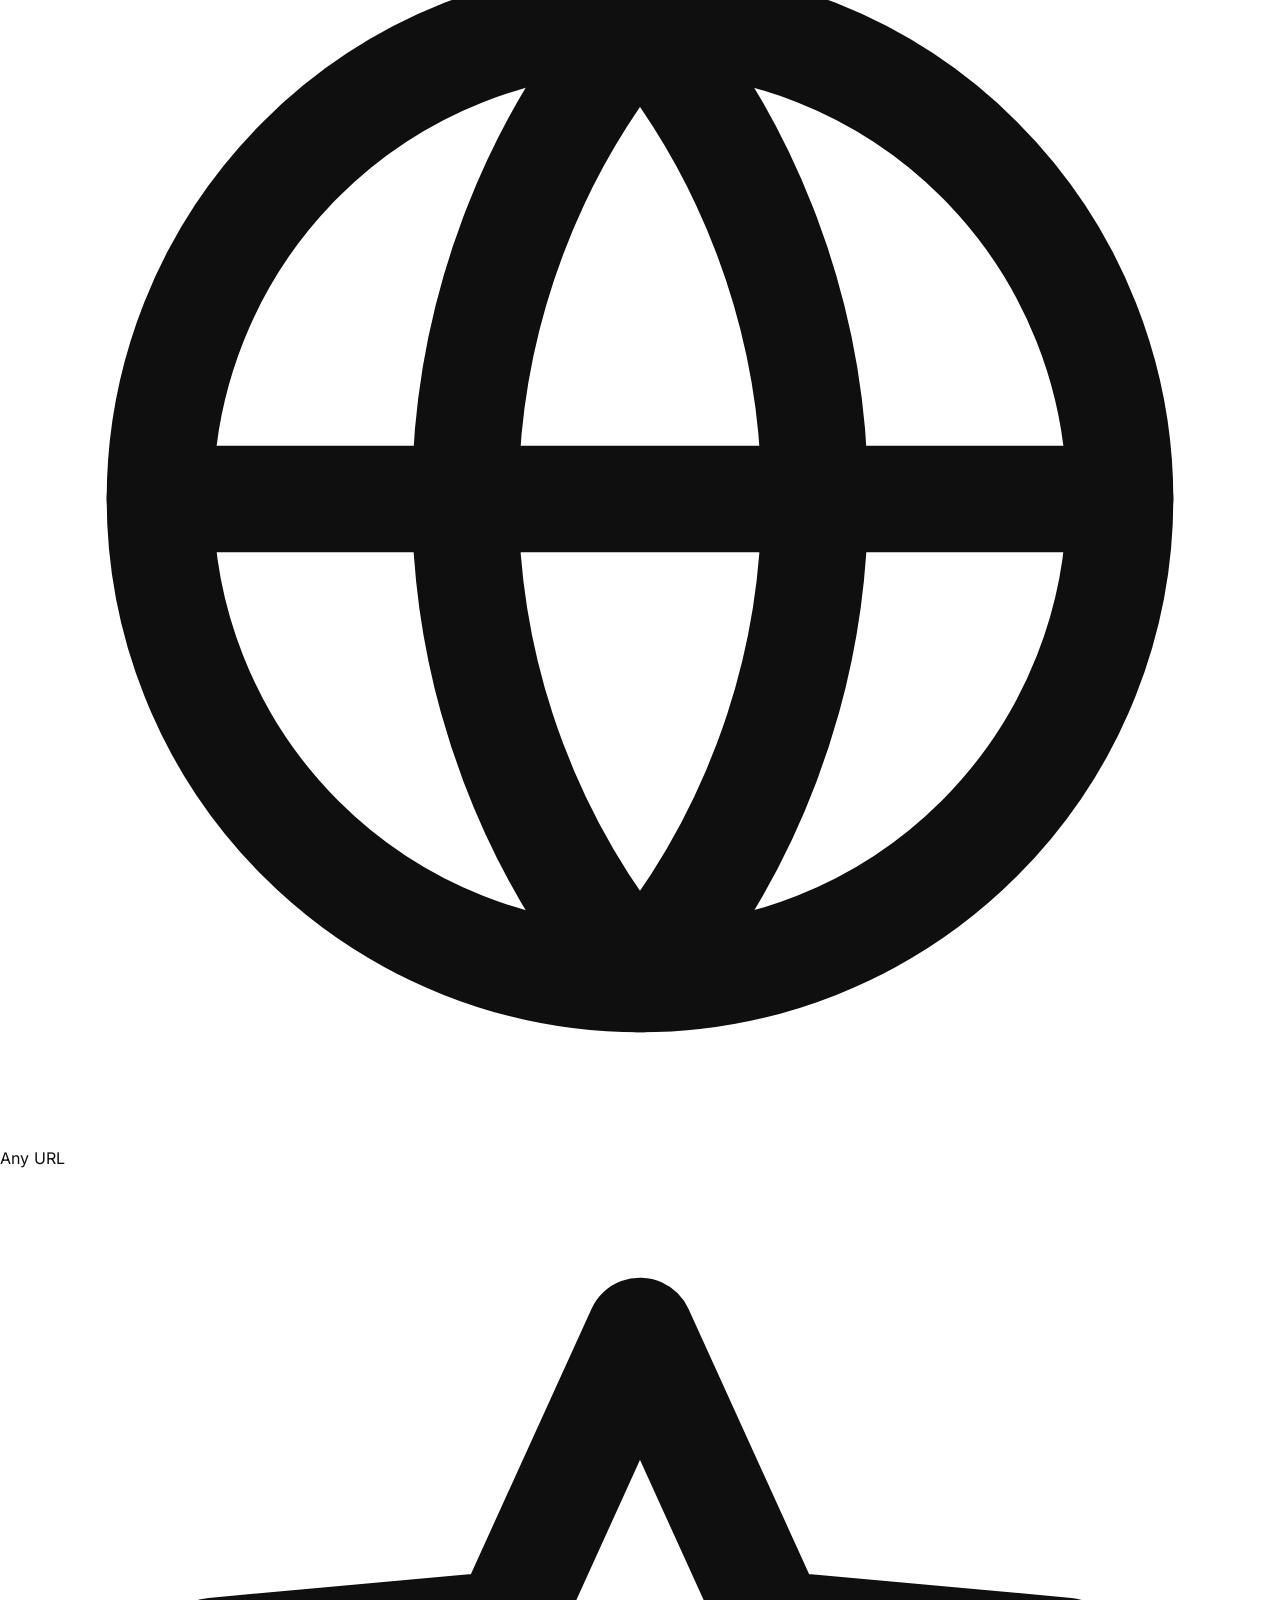
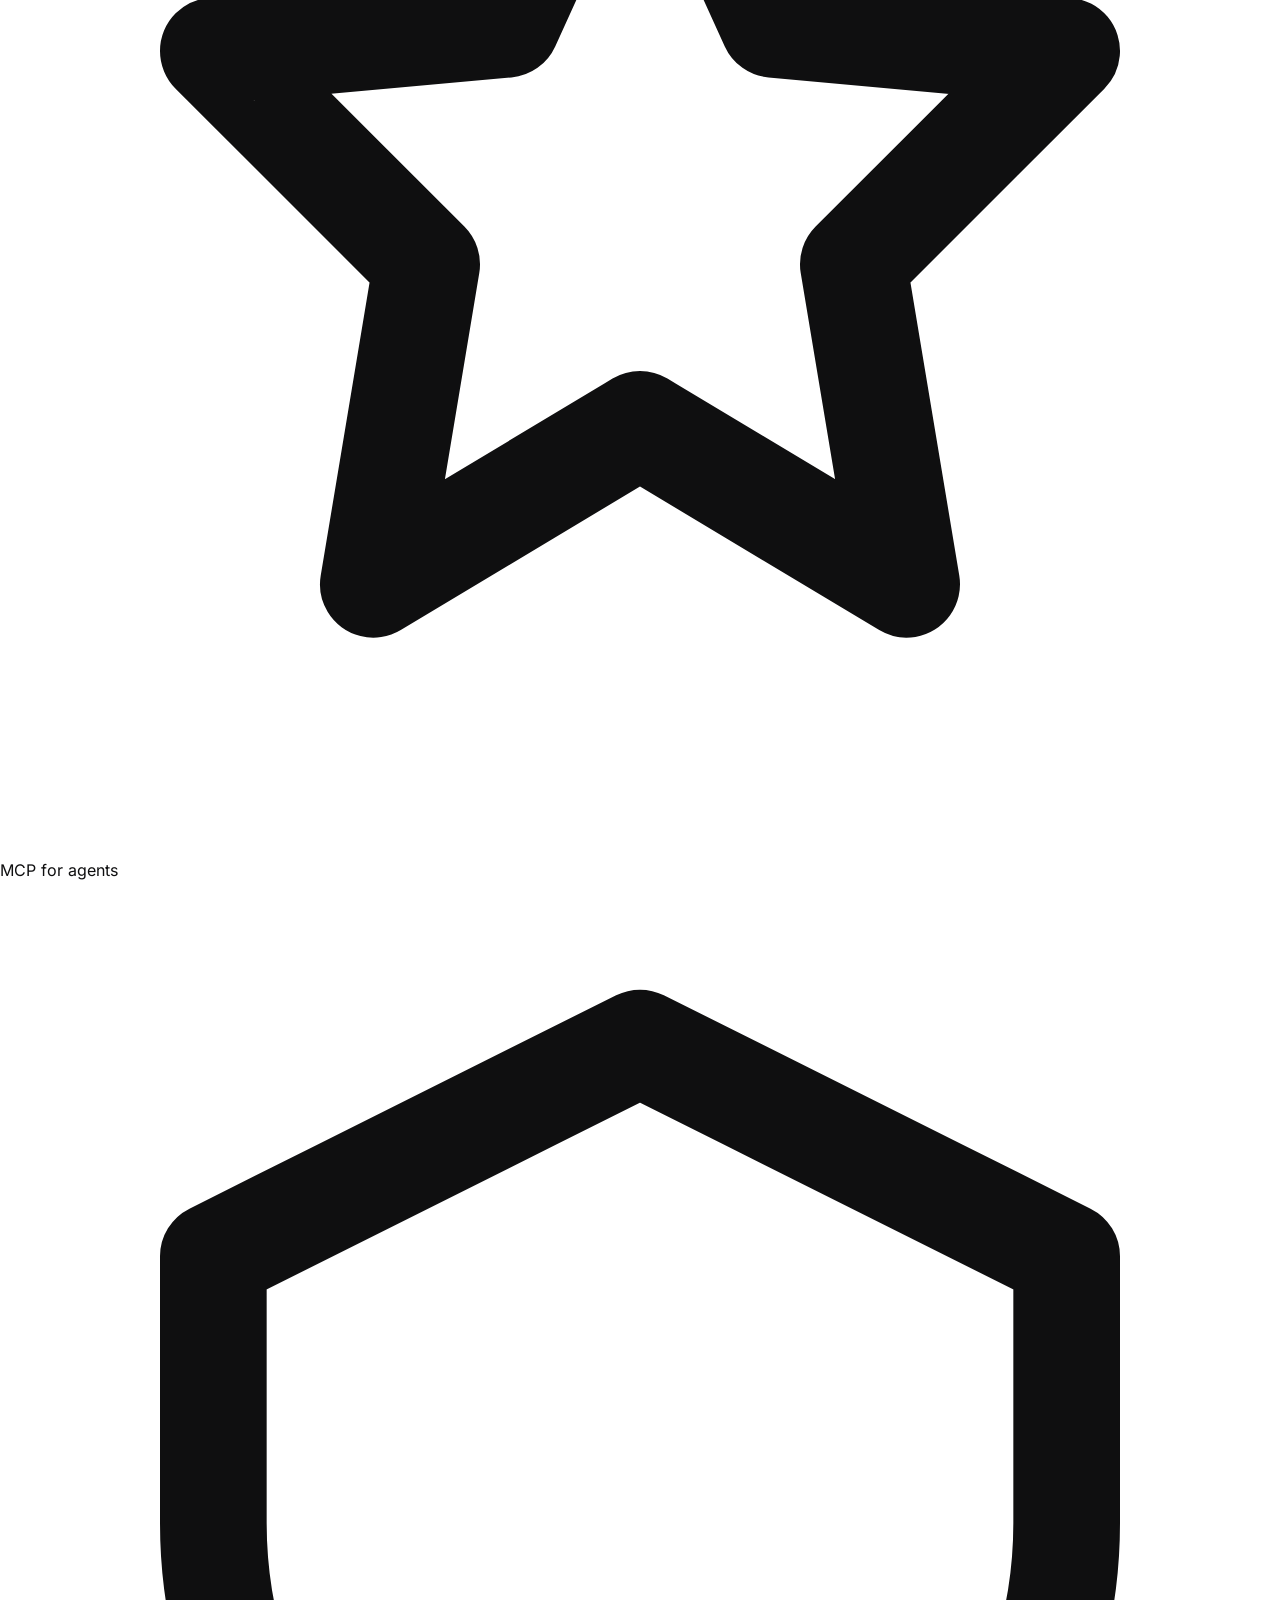
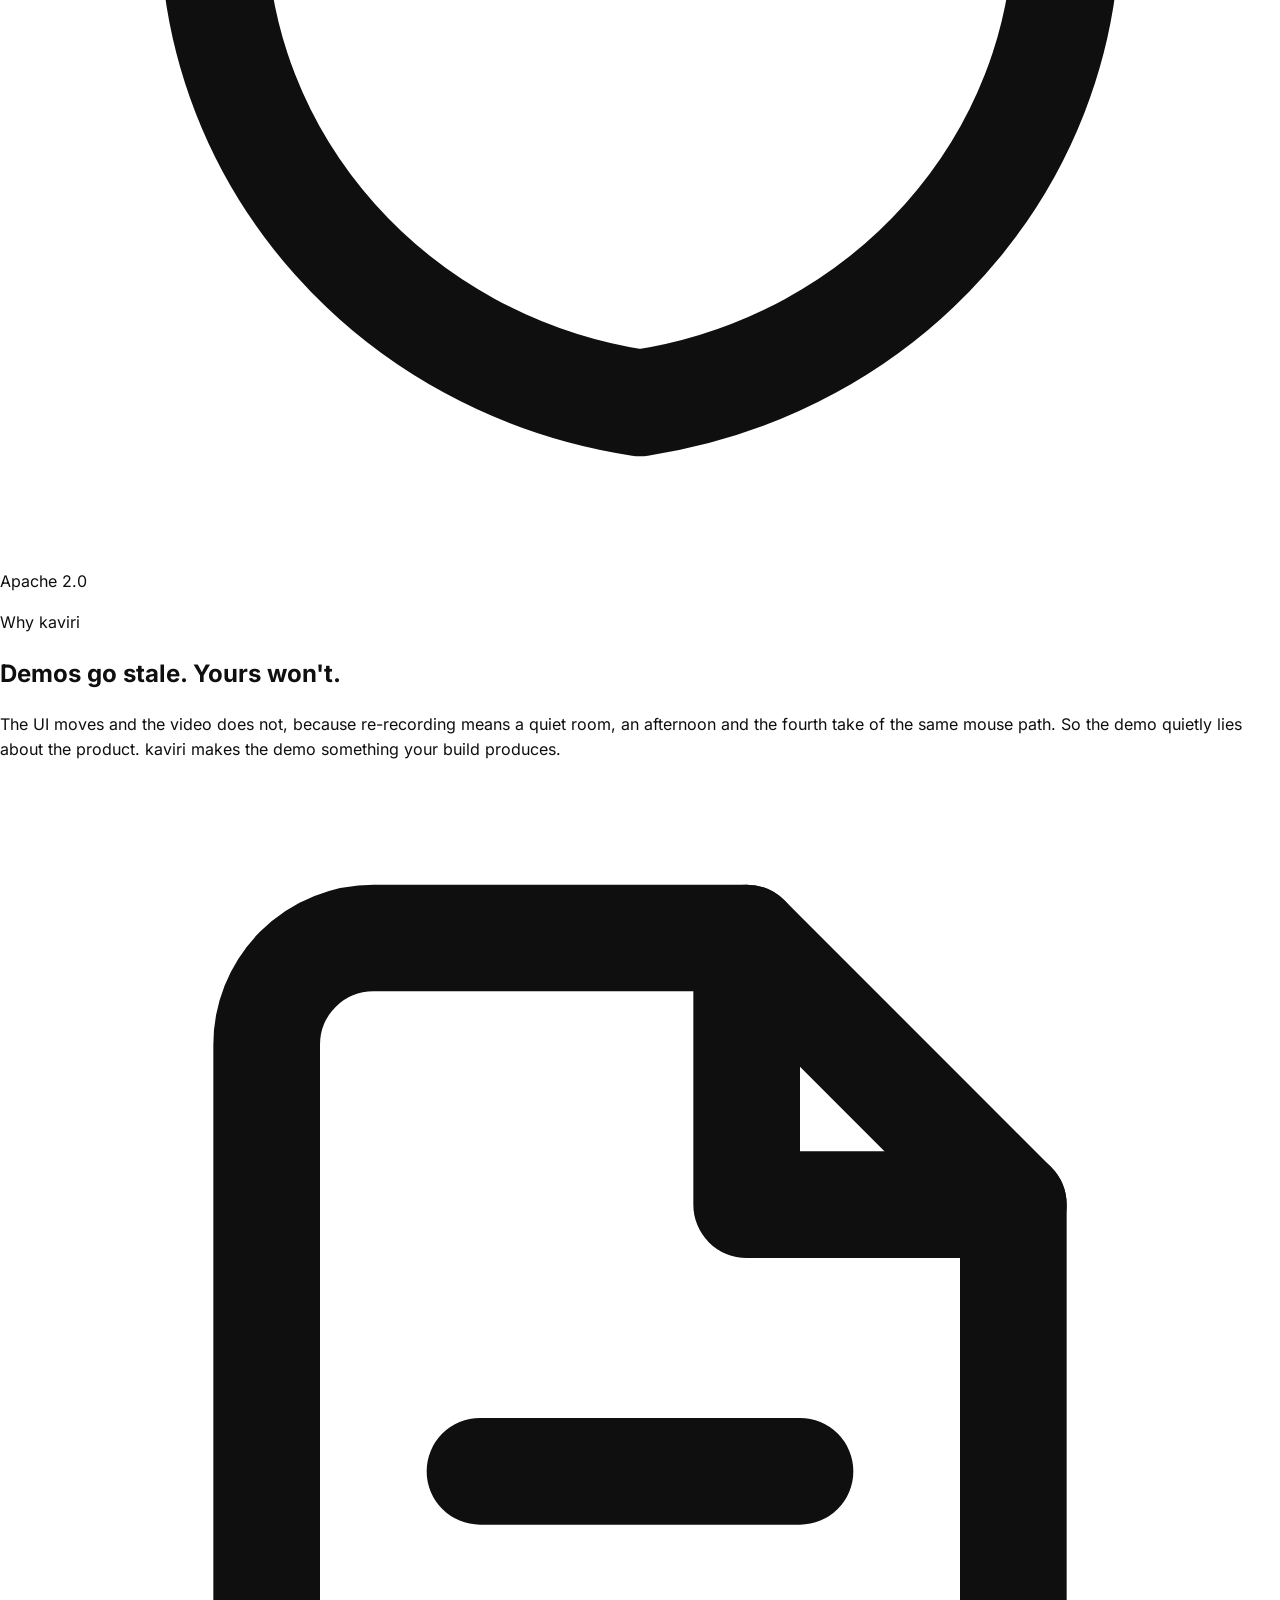
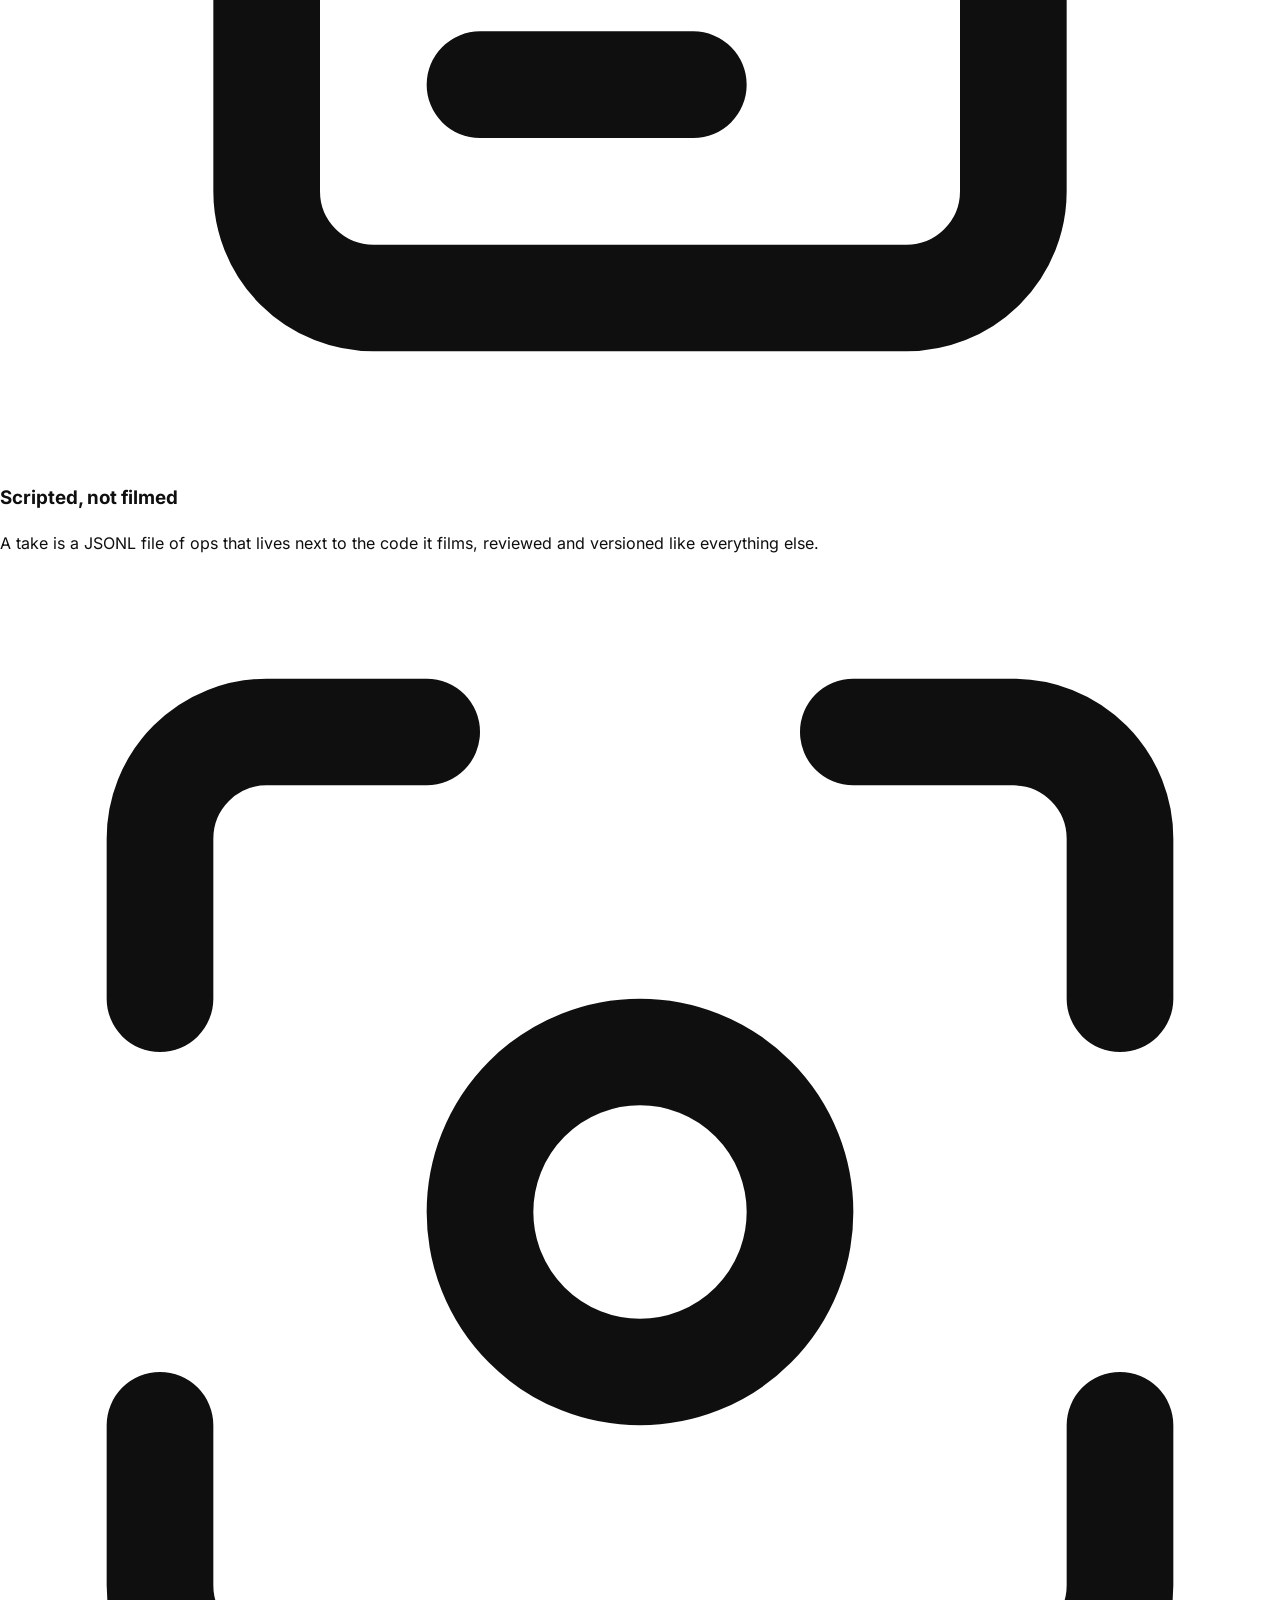
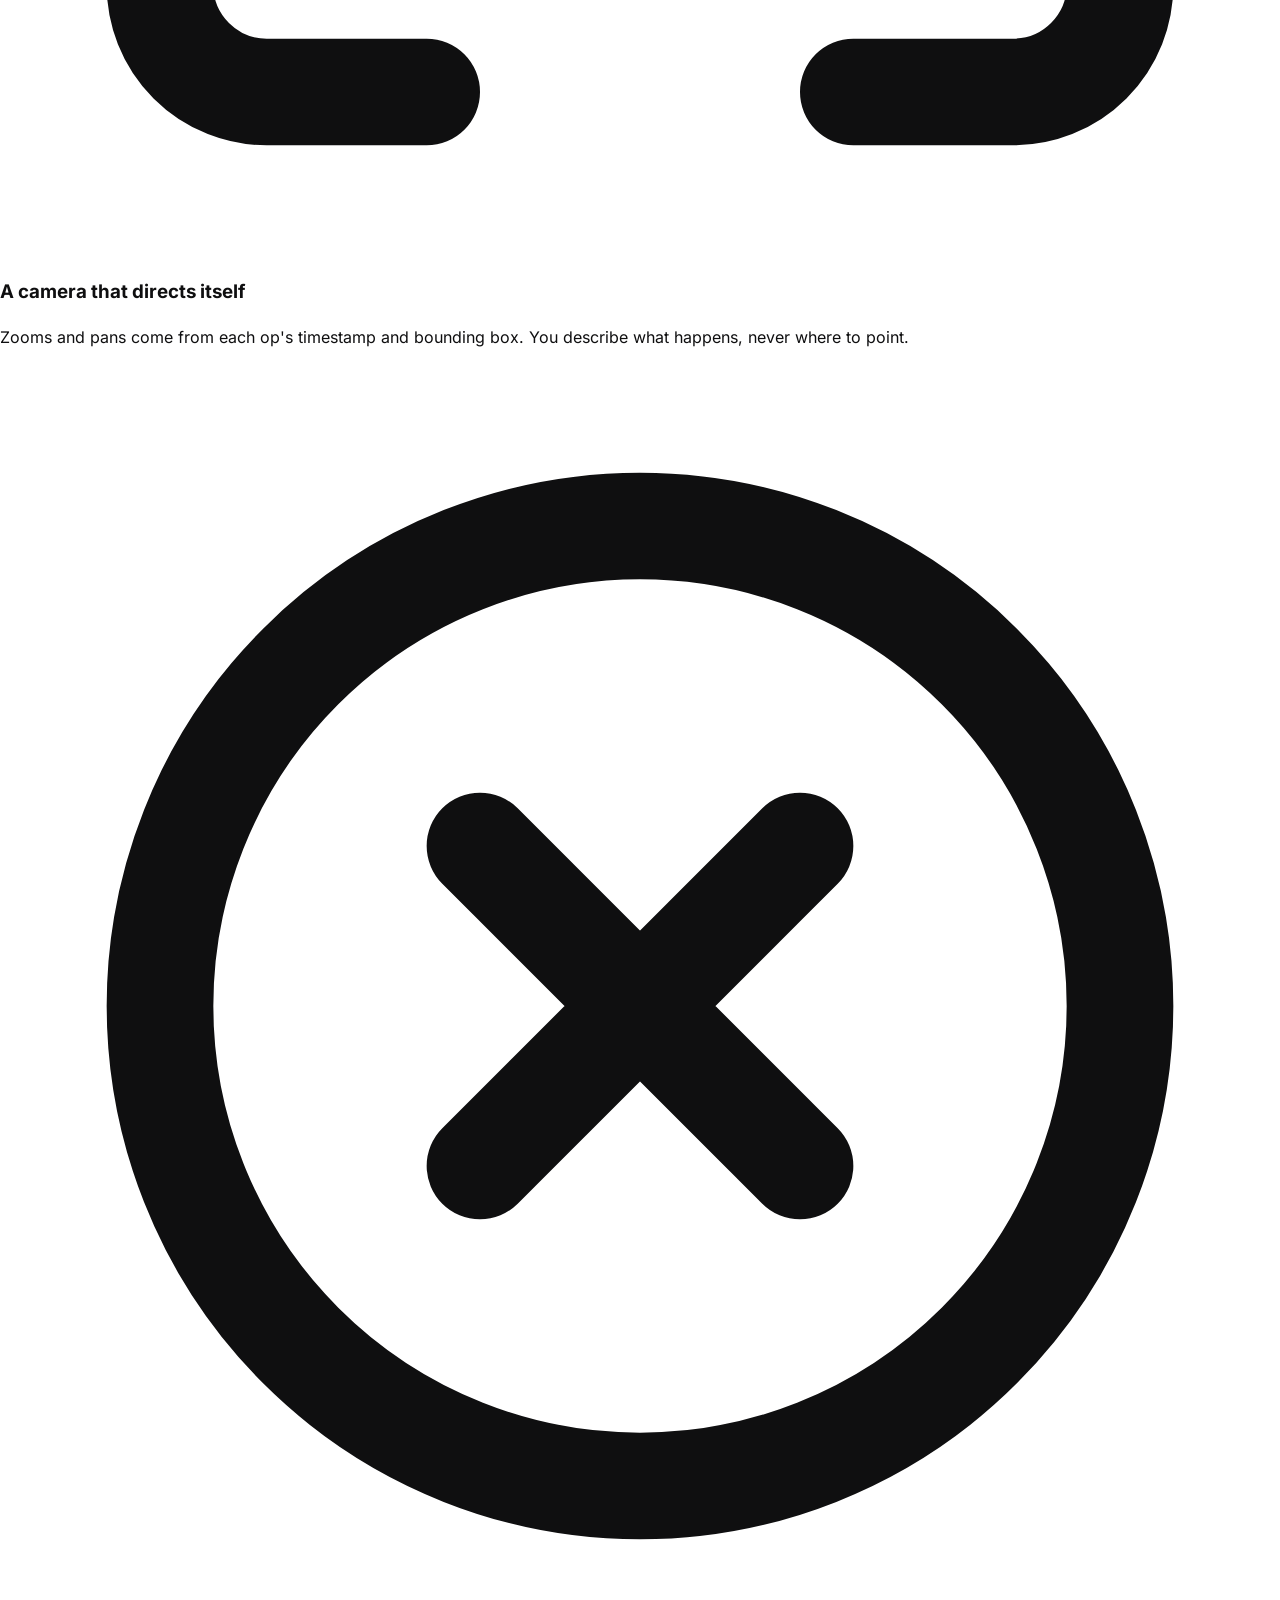
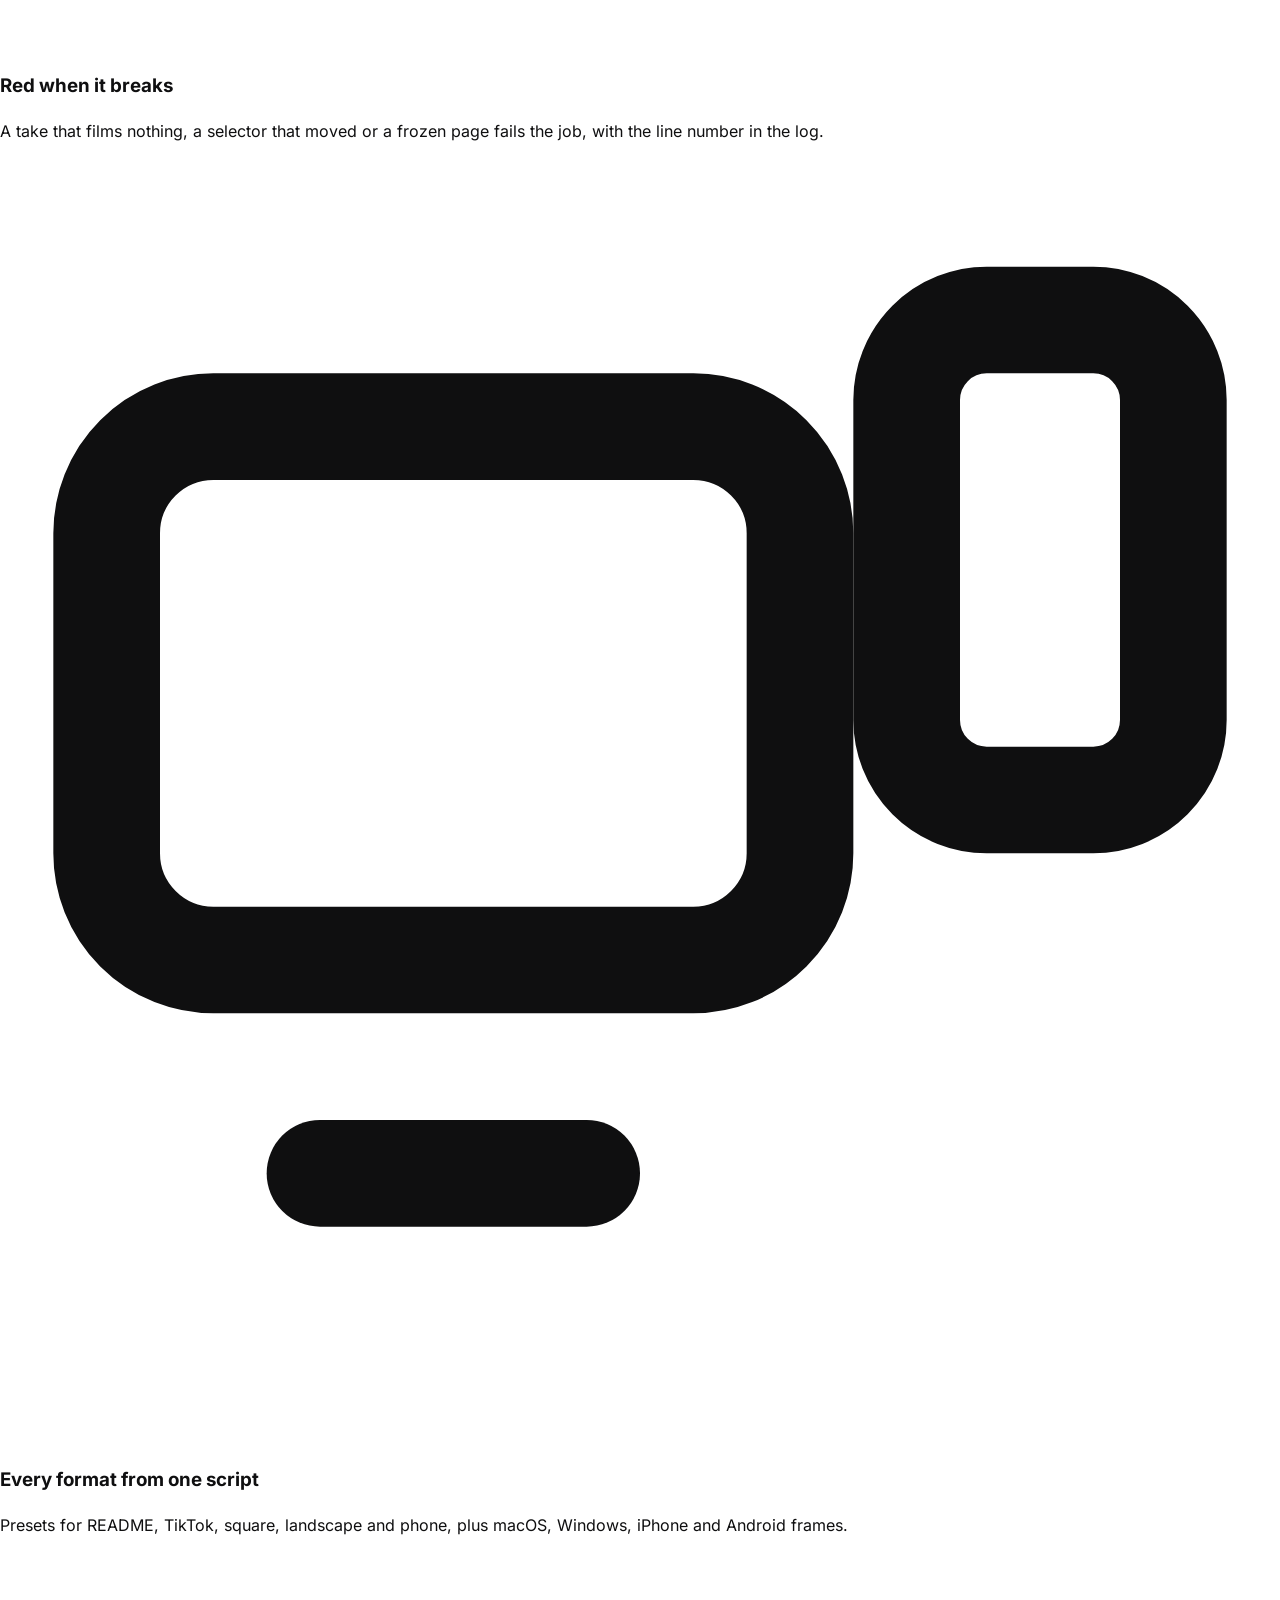
==== commit e4b6f33a: "Mobile: one-line pill, playground screen first, friendlier waitlist form - The hero pill has a short" ====
--- a/site/index.html
+++ b/site/index.html
@@ -4,6 +4,7 @@
 <meta charset="utf-8">
 <meta name="viewport" content="width=device-width, initial-scale=1">
 <title>kaviri: your demo video is a build artifact</title>
+<link rel="manifest" href="/site.webmanifest">
 <meta name="description" content="kaviri records product demos from a script in your repo, in CI. The video changes when the product does, or the build fails. Open source, Apache 2.0.">
 <link rel="canonical" href="https://kaviri.dev/">
 <meta name="theme-color" content="#ffffff" media="(prefers-color-scheme: light)">
@@ -29,9 +30,10 @@
 <link rel="preload" href="/brand/fonts/inter.woff2" as="font" type="font/woff2" crossorigin>
 <link rel="preload" href="/brand/fonts/space-grotesk.woff2" as="font" type="font/woff2" crossorigin>
 
-<link rel="stylesheet" href="/brand/tokens.css?v=3">
-<link rel="stylesheet" href="/style.css?v=3">
-<script src="/site.js?v=3"></script>
+<link rel="stylesheet" href="/brand/tokens.css?v=5">
+<link rel="stylesheet" href="/style.css?v=5">
+<script type="application/ld+json">{"@context":"https://schema.org","@graph":[{"@type":"Organization","@id":"https://kaviri.dev/#org","name":"kaviri","url":"https://kaviri.dev/","logo":"https://kaviri.dev/apple-touch-icon.png","email":"hello@kaviri.dev","sameAs":["https://github.com/kaviridev/kaviri","https://github.com/kaviridev"]},{"@type":"WebSite","@id":"https://kaviri.dev/#website","name":"kaviri","url":"https://kaviri.dev/","inLanguage":"en","publisher":{"@id":"https://kaviri.dev/#org"}},{"@type":"SoftwareApplication","@id":"https://kaviri.dev/#software","name":"kaviri","alternateName":"kaviri recording browser","description":"An open-source recording browser that films product demos from a script in your repository, in CI, with the camera zooms derived from the interactions.","url":"https://kaviri.dev/","applicationCategory":"DeveloperApplication","applicationSubCategory":"Screen recording","operatingSystem":"Linux, macOS","softwareVersion":"0.1.0","license":"https://www.apache.org/licenses/LICENSE-2.0","isAccessibleForFree":true,"codeRepository":"https://github.com/kaviridev/kaviri","downloadUrl":"https://github.com/kaviridev/kaviri","screenshot":"https://kaviri.dev/demo-poster.jpg","offers":{"@type":"Offer","price":"0","priceCurrency":"USD"},"publisher":{"@id":"https://kaviri.dev/#org"}},{"@type":"FAQPage","@id":"https://kaviri.dev/#faq","url":"https://kaviri.dev/","mainEntity":[{"@type":"Question","name":"Does it work with my app?","acceptedAnswer":{"@type":"Answer","text":"If a Chromium can open it, yes: a localhost dev server, a staging deploy or production. kaviri drives its own browser over the DevTools protocol, so there is no screen recorder, no OS permission and no Wayland portal involved."}},{"@type":"Question","name":"How is it different from a screen recorder?","acceptedAnswer":{"@type":"Answer","text":"A screen recorder films what a person did once. kaviri films a script, so the same take is made again on every commit, with no display, no mouse and no quiet room. The zooms and pans come from the interactions in the script instead of an editing pass."}},{"@type":"Question","name":"How do I record a demo video in GitHub Actions?","acceptedAnswer":{"@type":"Answer","text":"Start your app in the workflow, then add uses: kaviridev/kaviri@v1 with the path to your script. The action installs ffmpeg and a browser, builds kaviri, records the take and uploads the MP4 as an artifact. The CI guide has the whole workflow."}},{"@type":"Question","name":"Can it film the mobile version of my site?","acceptedAnswer":{"@type":"Answer","text":"Yes. One frame op films the take at an iPhone or Android phone's viewport, scale and user agent, inside the device bezel, in 9:16. It is a phone-sized browser, not a native app recorder."}},{"@type":"Question","name":"Do I need the hosted service?","acceptedAnswer":{"@type":"Answer","text":"No. The recorder is the whole product and runs on your laptop or in your own CI. The hosted service saves you the CI minutes, the storage and the stable URL."}},{"@type":"Question","name":"What does the video look like?","acceptedAnswer":{"@type":"Answer","text":"An H.264 MP4, captured at twice the resolution so text is sharp, with a drawn cursor, a backdrop and eased zooms. Presets size it for a README, TikTok, square, landscape or phone."}},{"@type":"Question","name":"Can an AI agent use it?","acceptedAnswer":{"@type":"Answer","text":"Yes. kaviri mcp is a Model Context Protocol server: an agent can open your app, look at what is on screen, film a take and check the poster frame. There is also a plain-text protocol for agents with a shell."}},{"@type":"Question","name":"Is it really open source?","acceptedAnswer":{"@type":"Answer","text":"Apache 2.0, unconditionally. Fork it, ship it inside your own tool, sell the result. The only thing the licence holds back is the name."}},{"@type":"Question","name":"What does kaviri mean?","acceptedAnswer":{"@type":"Answer","text":"It is ChiShona for \"twice, a second time\", said ka-VEE-ree. The demo is not re-recorded. It is made again."}}]},{"@type":"VideoObject","name":"kaviri recording a web app","description":"kaviri recording a web app: the camera zooms onto each click and follows the text caret while typing.","contentUrl":"https://kaviri.dev/demo.mp4?v=2","thumbnailUrl":"https://kaviri.dev/demo-poster.jpg?v=2","publisher":{"@id":"https://kaviri.dev/#org"},"duration":"PT7S","uploadDate":"2026-11-14T09:49:28+00:00"},{"@type":"VideoObject","name":"kaviri filming its own GitHub repository on an iPhone","description":"kaviri filming its own GitHub repository on an iPhone: it opens the repo, taps Actions, opens the demo workflow run and scrolls to the videos that run produced.","contentUrl":"https://kaviri.dev/demos/github-ios.mp4?v=2","thumbnailUrl":"https://kaviri.dev/demos/github-ios.jpg?v=2","publisher":{"@id":"https://kaviri.dev/#org"},"duration":"PT16S","uploadDate":"2026-11-14T09:49:39+00:00"}]}</script>
+<script src="/site.js?v=5"></script>
 </head>
 <body>
 
@@ -63,7 +65,7 @@
   <section class="hero">
     <div class="hero-bg" aria-hidden="true"></div>
     <div class="wrap">
-      <a class="pill rise" href="/docs/mcp/"><b>New</b> Let your agent film the demo over MCP <span class="arrow" aria-hidden="true">&rarr;</span></a>
+      <a class="pill rise" href="/docs/mcp/"><b>New</b> <span class="pill-long">Let your agent film the demo over MCP</span><span class="pill-short">Agents can film demos over MCP</span> <span class="arrow" aria-hidden="true">&rarr;</span></a>
       <h1 class="rise rise-1">Your demo video is a <span class="hl">build artifact</span>.</h1>
       <p class="lede rise rise-2">kaviri films your web app from a script in your repo. It re-records in CI whenever the product changes, and fails the build when the take films nothing.</p>
       <div class="actions rise rise-3">
@@ -86,7 +88,7 @@
               <span class="title">kaviri record --script examples/demo.jsonl --out demo.mp4</span>
               <span class="live">CI</span>
             </div>
-            <video data-player data-player-ambient src="/demo.mp4" poster="/demo-poster.jpg"
+            <video data-player data-player-ambient src="/demo.mp4?v=2" poster="/demo-poster.jpg?v=2"
                    autoplay muted loop playsinline preload="metadata" width="1100" height="620"
                    aria-label="kaviri recording a web app: the camera zooms onto each click and follows the text caret while typing."></video>
           </div>
@@ -260,6 +262,28 @@
 the take filmed nothing
 <span class="t-c">Error: Process completed with exit code 1.</span></pre>
       </div>
+    </div>
+  </section>
+
+  <section id="mobile" style="padding-top:0">
+    <div class="wrap phone-band">
+      <div class="reveal">
+        <p class="eyebrow">Phones, too</p>
+        <h2>Film the mobile view with one line.</h2>
+        <p class="lede">Add a frame op and the take is shot at an iPhone's viewport, scale and user agent, inside the bezel, with a tap dot where the finger lands. No simulator, no cable, no phone on a desk.</p>
+        <pre class="phone-op" data-lang="json"><code>{"op":"frame","platform":"ios"}</code></pre>
+        <ul>
+          <li><b>iOS and Android</b> handsets, or the simulator and emulator windows on a desktop.</li>
+          <li><b>9:16 out of the box</b>, sized for TikTok, Reels and Shorts.</li>
+          <li><b>The same script in CI</b>, so the phone cut is re-recorded with everything else.</li>
+        </ul>
+      </div>
+      <figure class="phone-demo reveal reveal-d1">
+        <video data-player data-player-ambient src="/demos/github-ios.mp4?v=2" poster="/demos/github-ios.jpg?v=2"
+               autoplay muted loop playsinline preload="metadata" width="1080" height="1920"
+               aria-label="kaviri filming its own GitHub repository on an iPhone: it opens the repo, taps Actions, opens the demo workflow run and scrolls to the videos that run produced."></video>
+        <figcaption>kaviri's own repo on GitHub, filmed in an iOS frame from a 20-line script.</figcaption>
+      </figure>
     </div>
   </section>
 
@@ -312,6 +336,18 @@
           <p>If a Chromium can open it, yes: a localhost dev server, a staging deploy or production. kaviri drives its own browser over the DevTools protocol, so there is no screen recorder, no OS permission and no Wayland portal involved.</p>
         </details>
         <details>
+          <summary>How is it different from a screen recorder?</summary>
+          <p>A screen recorder films what a person did once. kaviri films a script, so the same take is made again on every commit, with no display, no mouse and no quiet room. The zooms and pans come from the interactions in the script instead of an editing pass.</p>
+        </details>
+        <details>
+          <summary>How do I record a demo video in GitHub Actions?</summary>
+          <p>Start your app in the workflow, then add <code>uses: kaviridev/kaviri@v1</code> with the path to your script. The action installs ffmpeg and a browser, builds kaviri, records the take and uploads the MP4 as an artifact. The CI guide has the whole workflow.</p>
+        </details>
+        <details>
+          <summary>Can it film the mobile version of my site?</summary>
+          <p>Yes. One <code>frame</code> op films the take at an iPhone or Android phone's viewport, scale and user agent, inside the device bezel, in 9:16. It is a phone-sized browser, not a native app recorder.</p>
+        </details>
+        <details>
           <summary>Do I need the hosted service?</summary>
           <p>No. The recorder is the whole product and runs on your laptop or in your own CI. The hosted service saves you the CI minutes, the storage and the stable URL.</p>
         </details>
@@ -342,8 +378,8 @@
         <h2>Ship a demo that never goes stale.</h2>
         <p class="lede">The hosted beta opens in December. Join the list for five short emails on getting the most out of the free recorder, then one when the beta is ready.</p>
         <form id="wl" class="waitlist" novalidate>
+          <label class="wl-label" for="wl-email">Your work email</label>
           <div class="wl-row">
-            <label class="sr-only" for="wl-email">Email</label>
             <input id="wl-email" name="email" type="email" inputmode="email" autocomplete="email"
                    placeholder="you@company.com" required>
             <button class="btn btn-green" type="submit">Join the waitlist</button>
@@ -393,8 +429,8 @@
     <span><span class="pron">ka-VEE-ree</span>: ChiShona for twice, a second time.</span>
   </div>
 </footer>
-<script src="/player.js?v=3"></script>
-<script src="/waitlist.js?v=3"></script>
-<script src="/nav.js?v=3"></script>
+<script src="/player.js?v=5"></script>
+<script src="/waitlist.js?v=5"></script>
+<script src="/nav.js?v=5"></script>
 </body>
 </html>
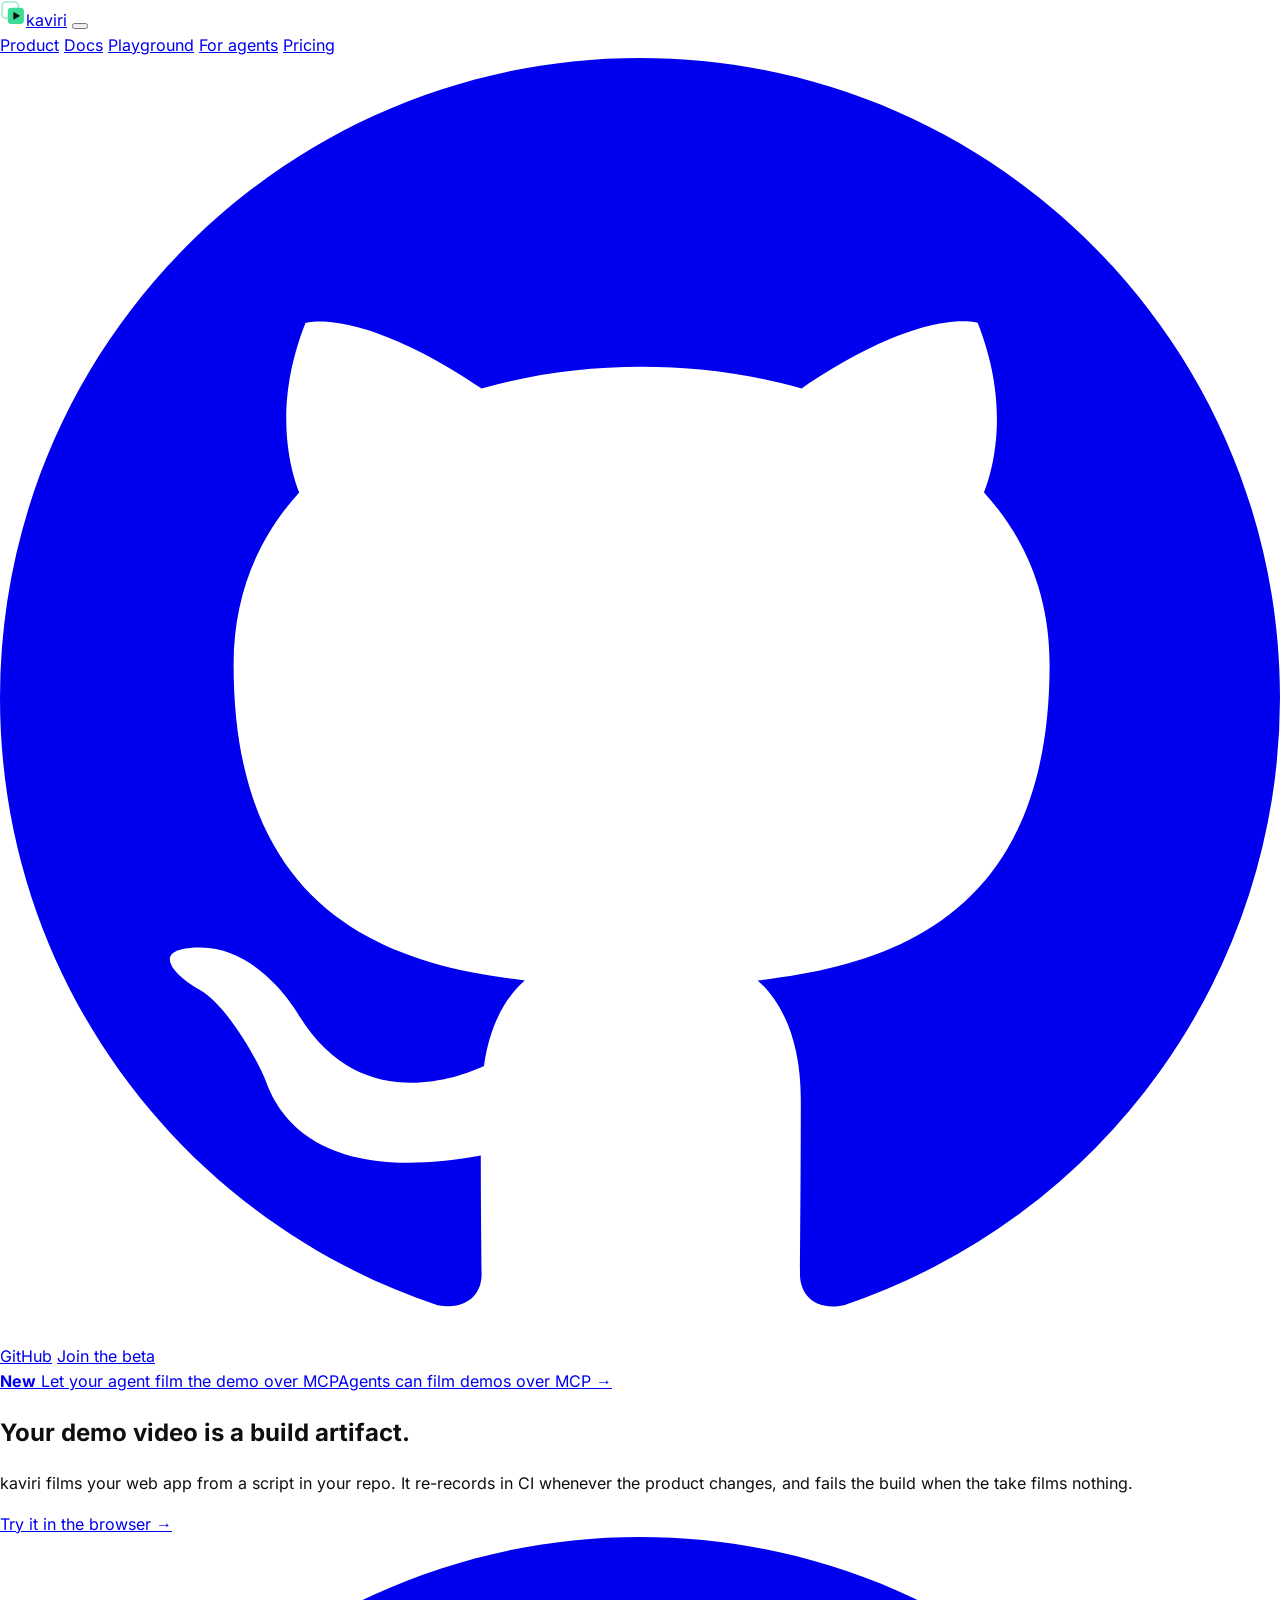
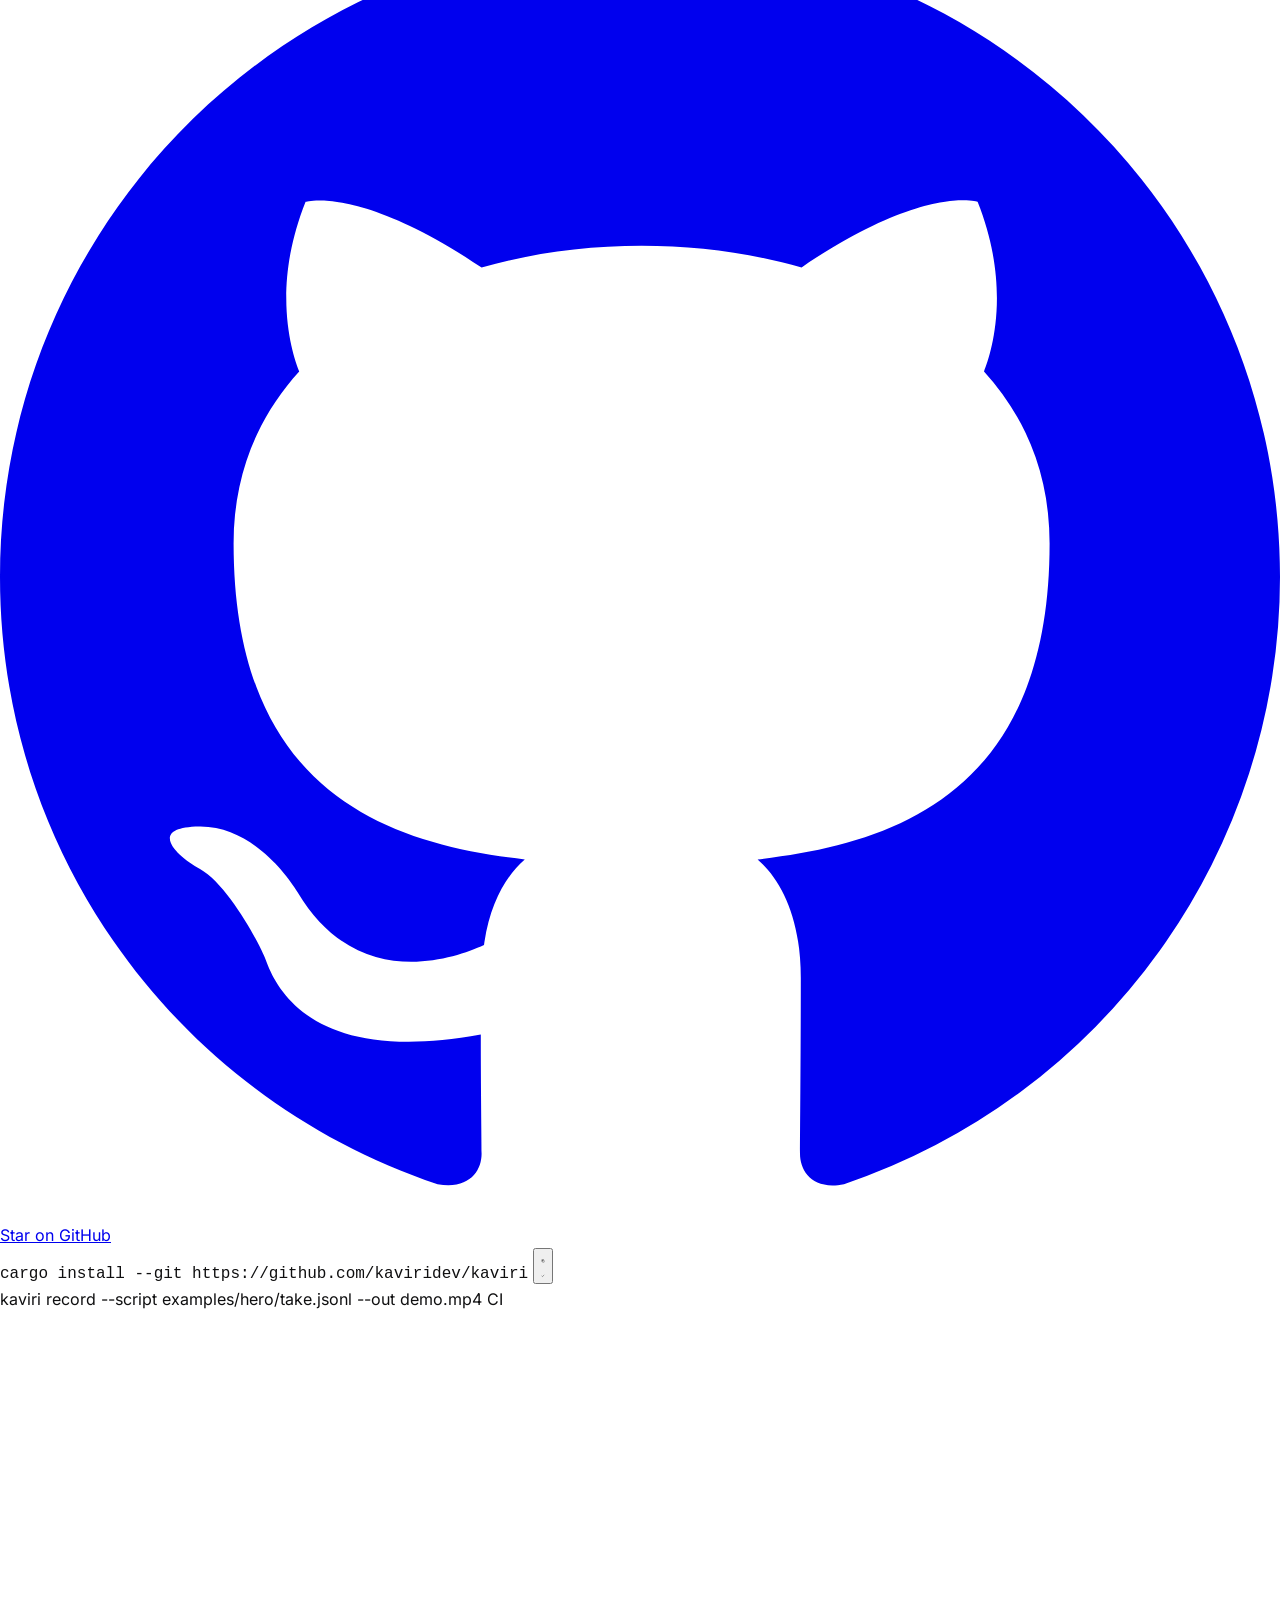
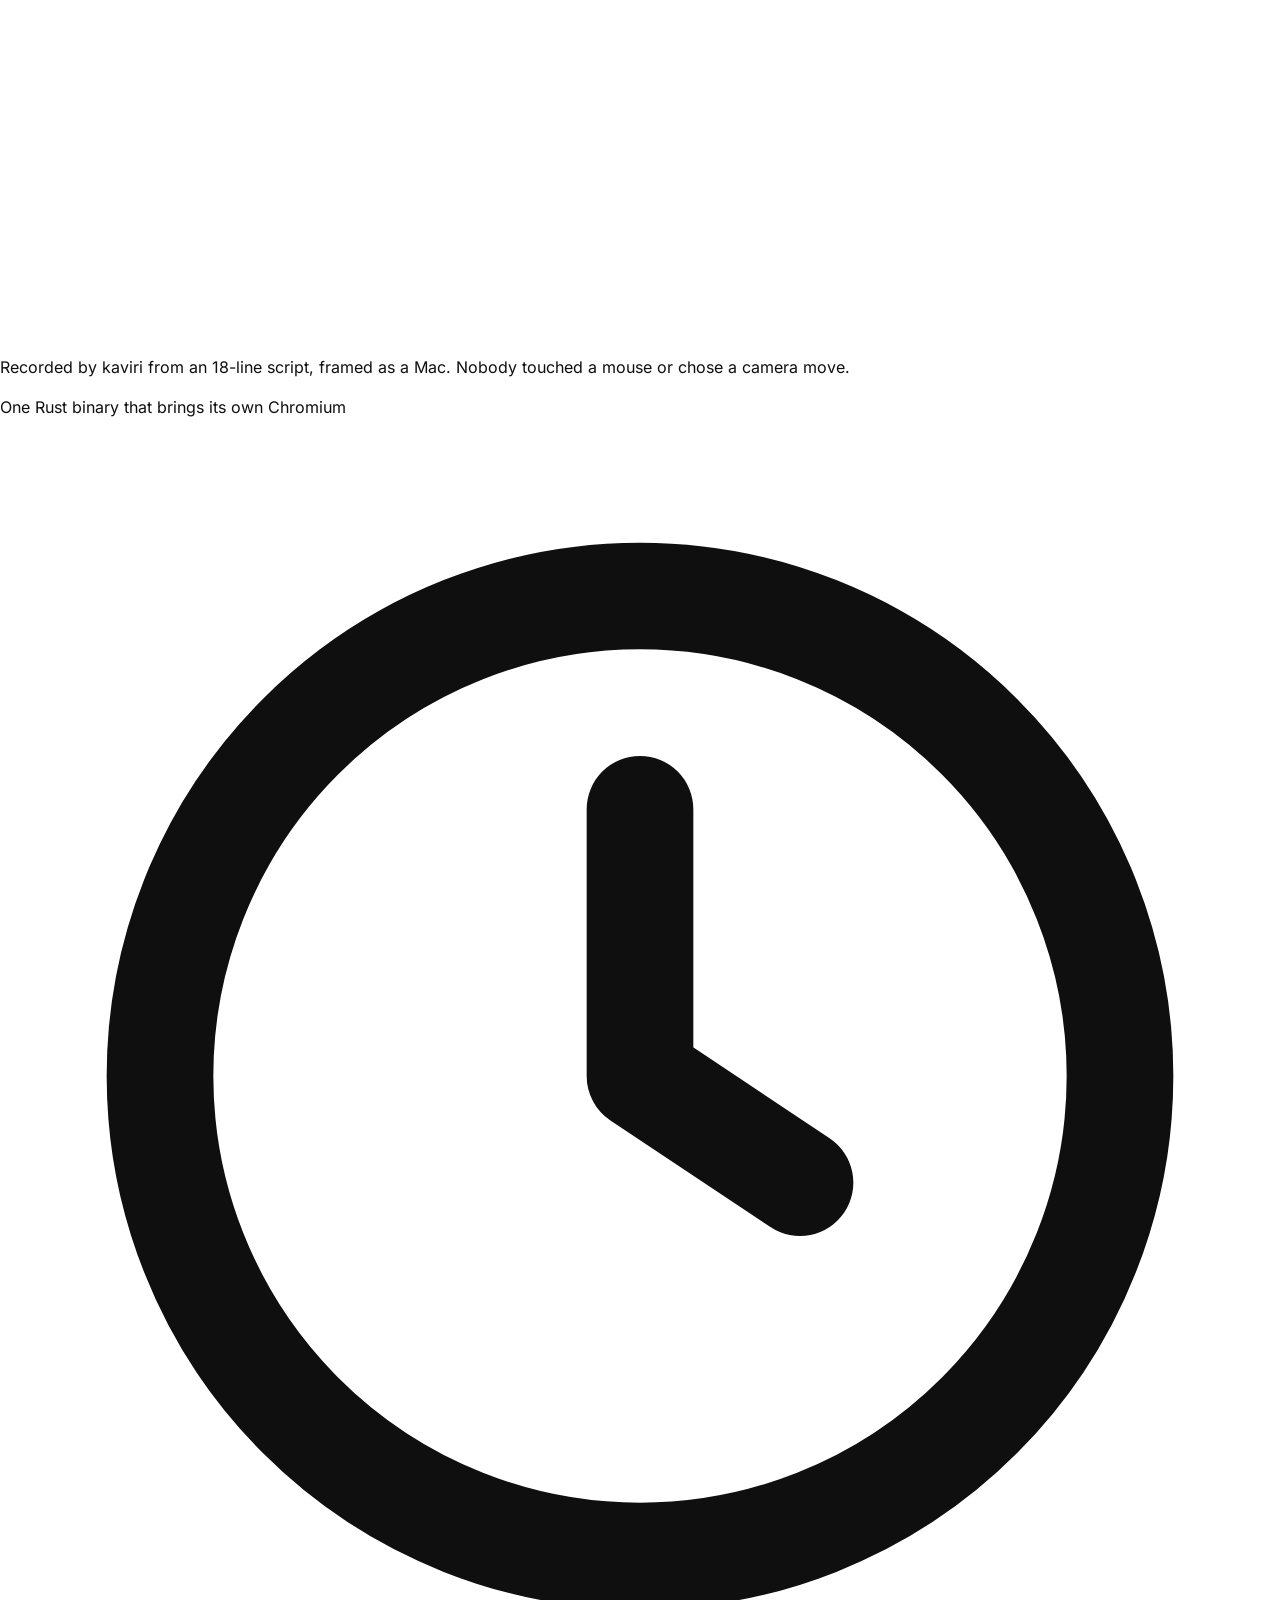
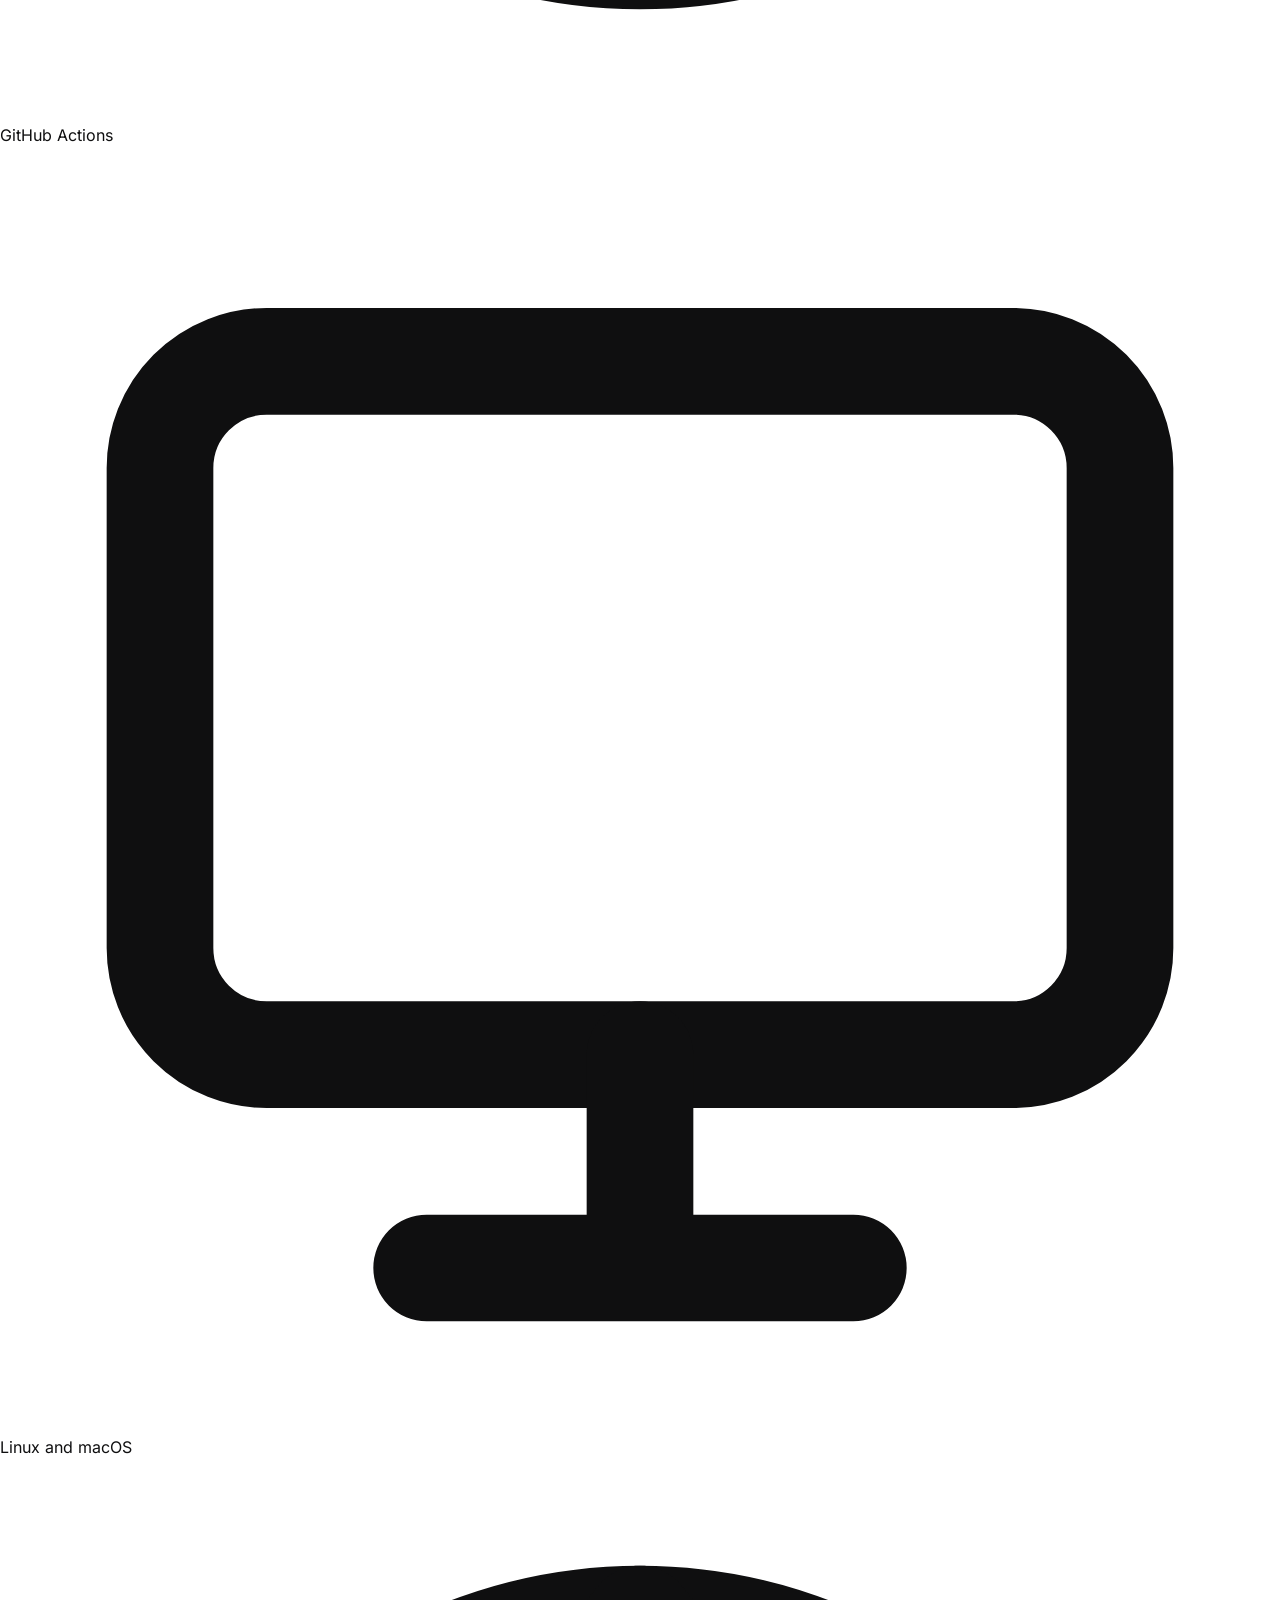
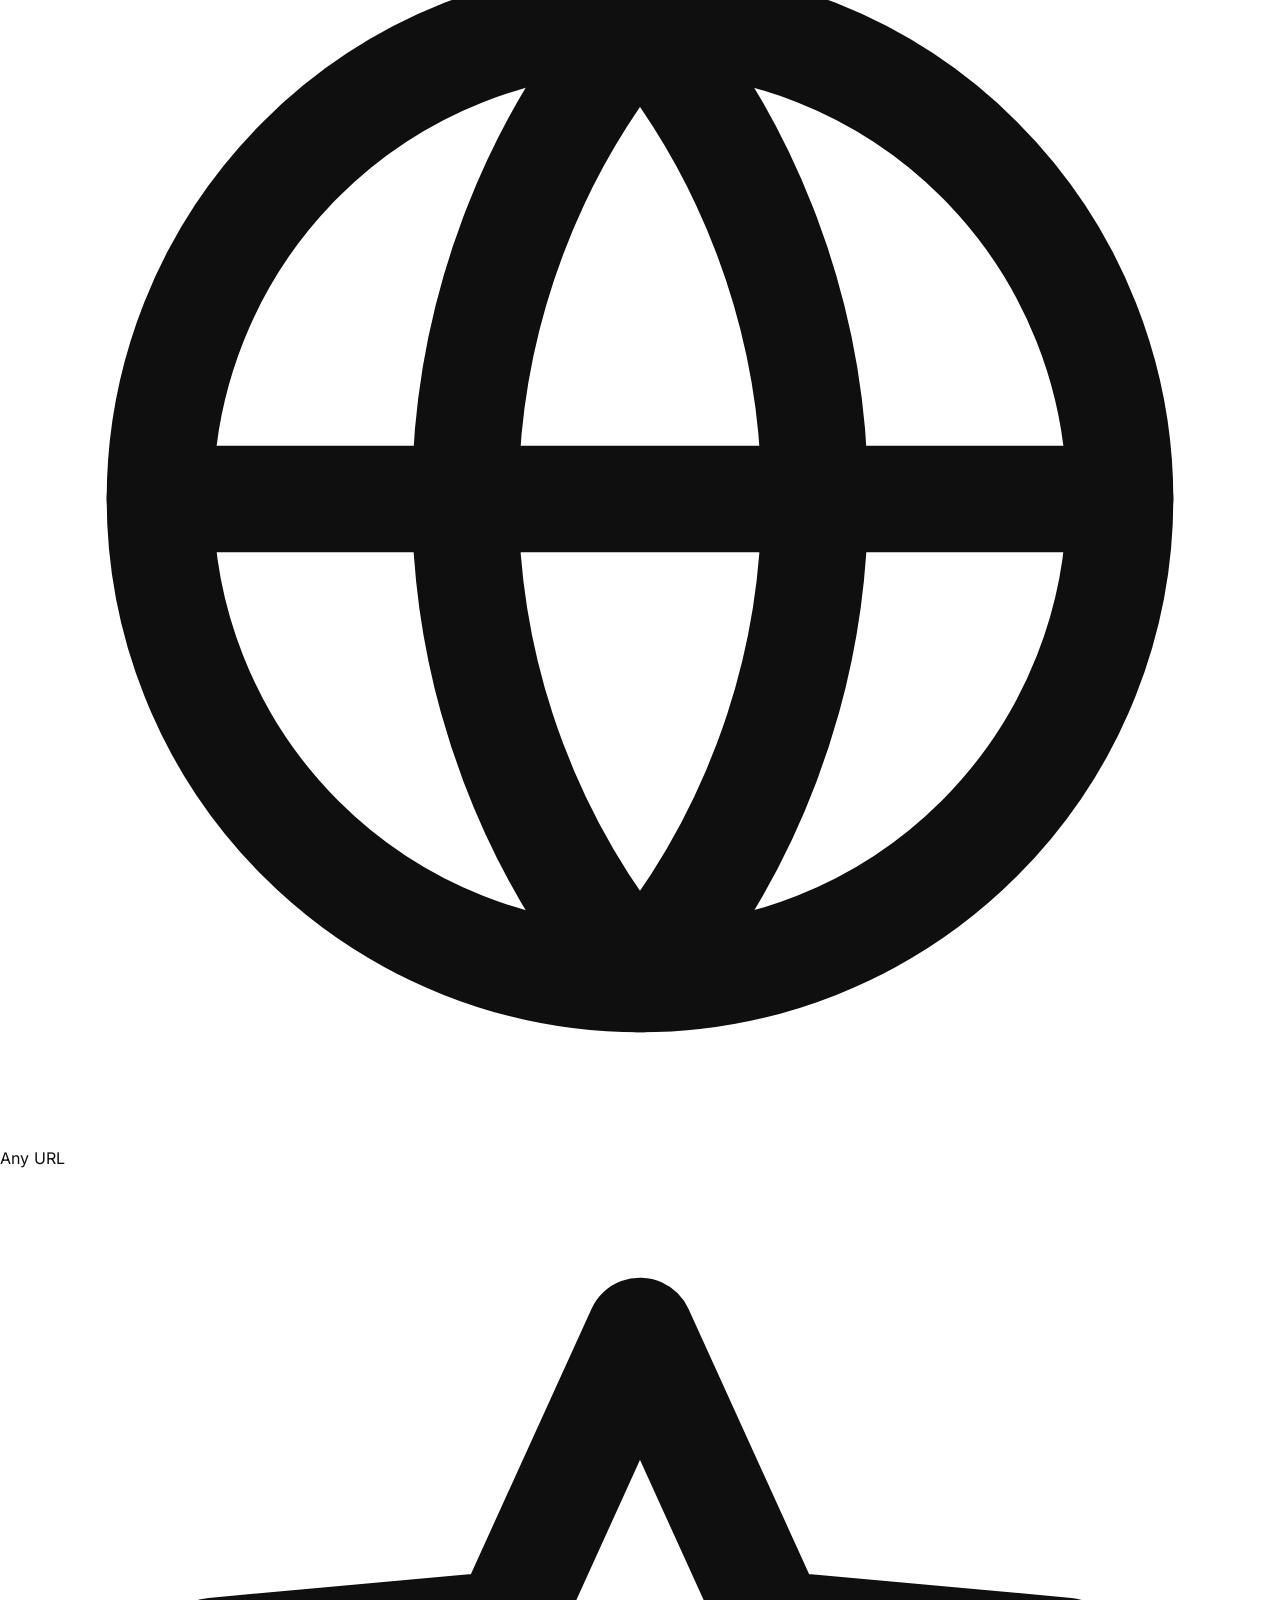
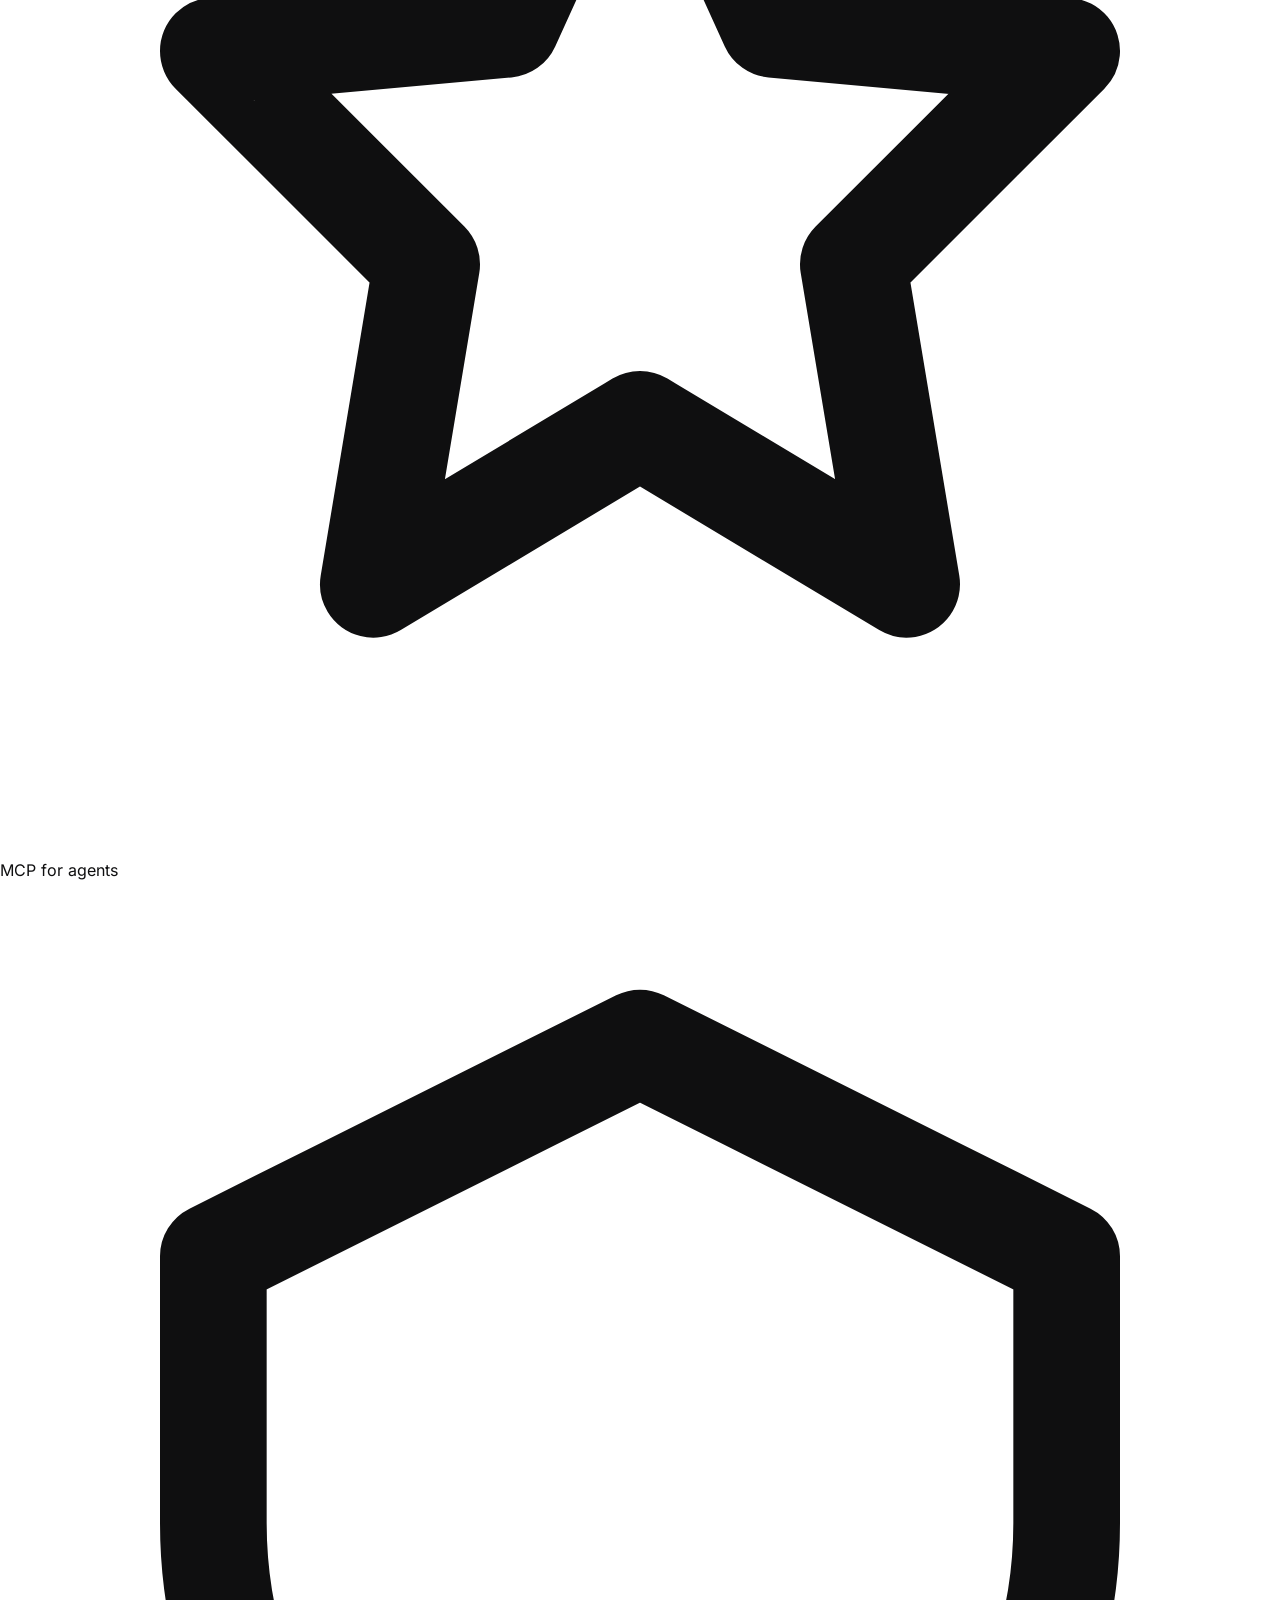
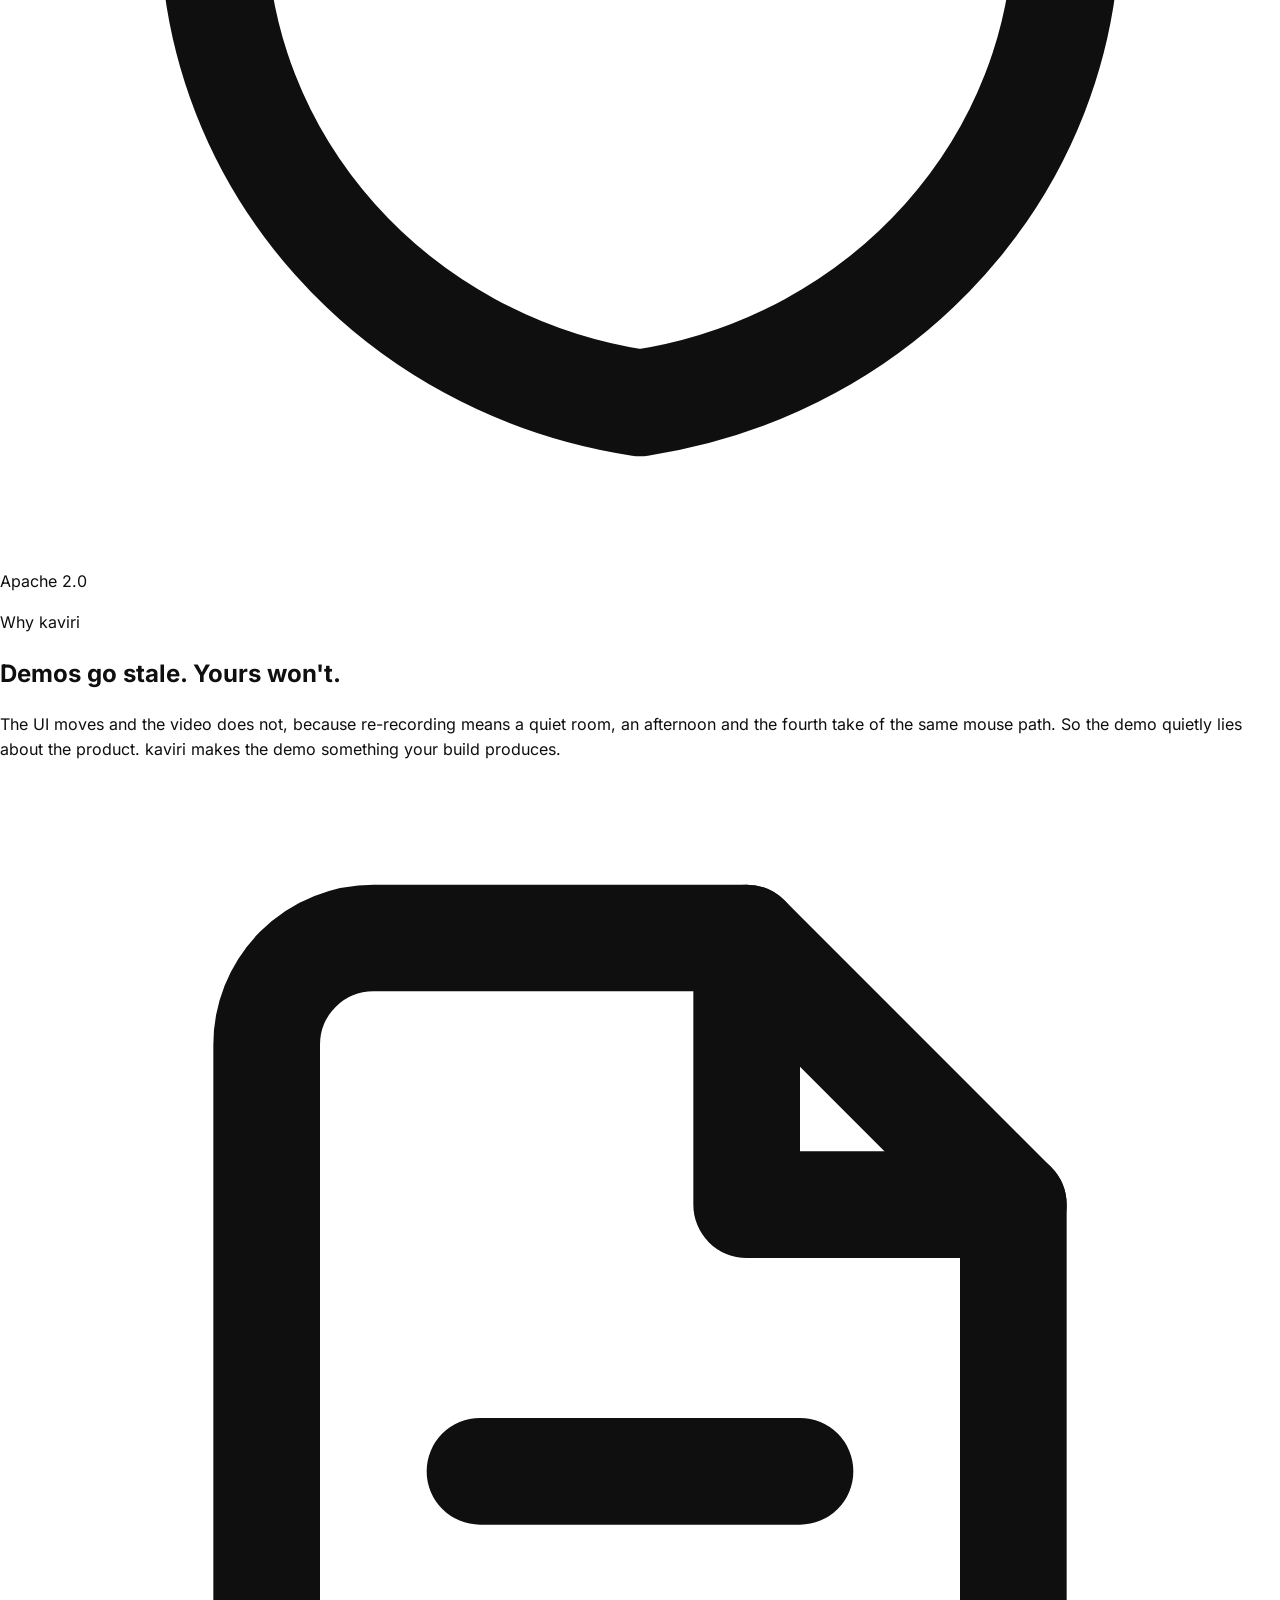
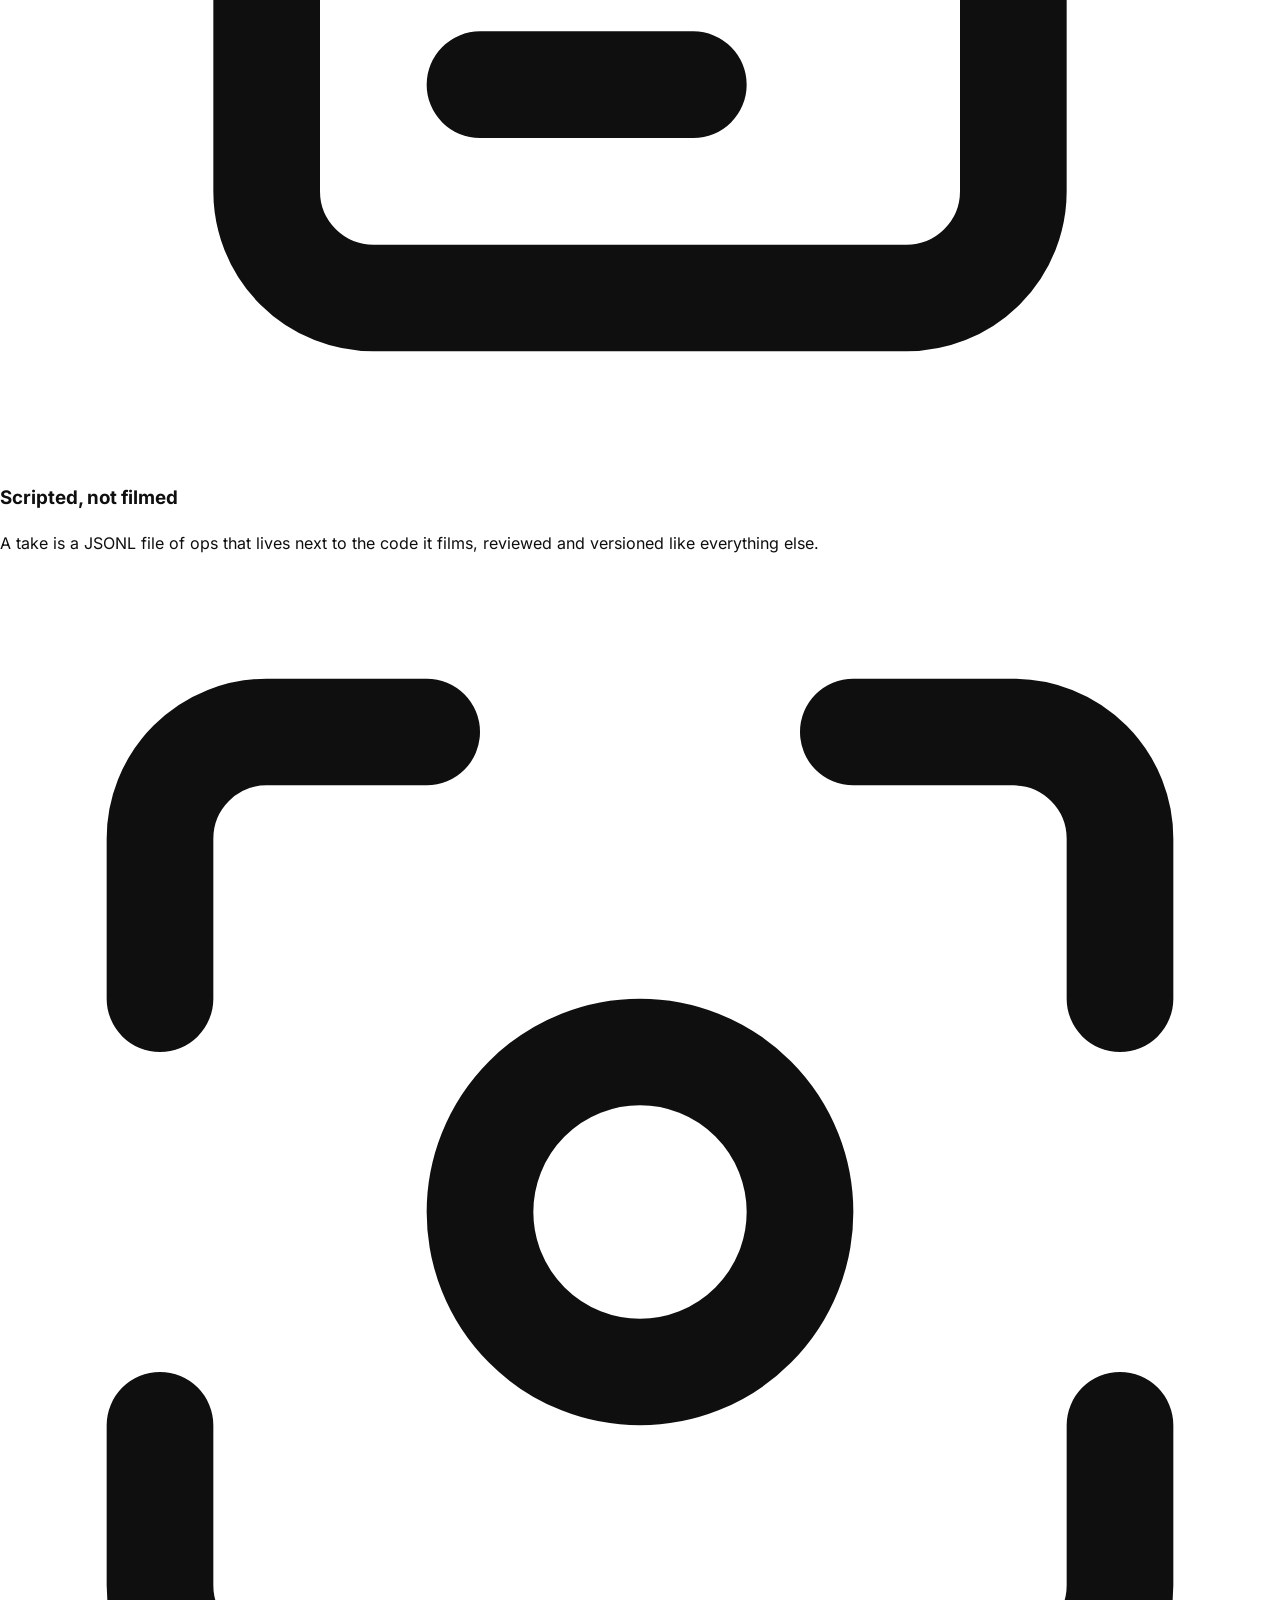
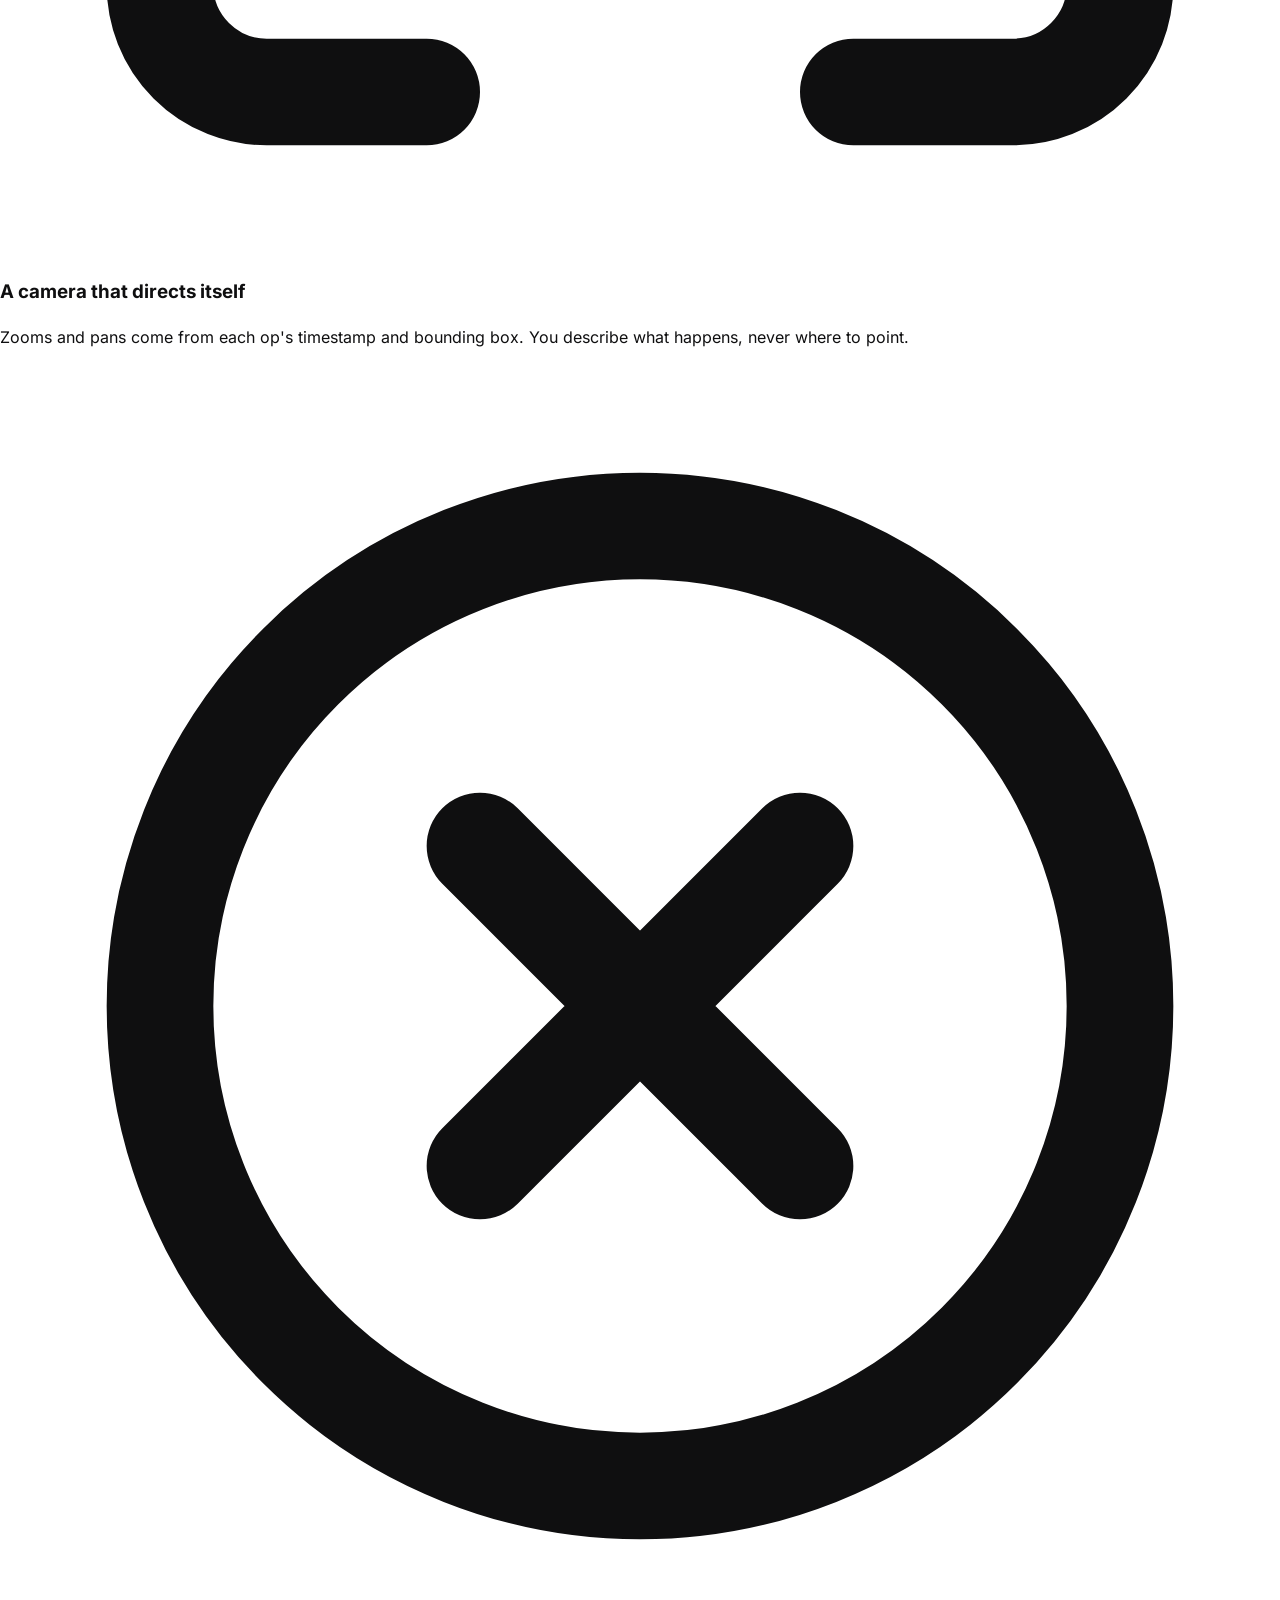
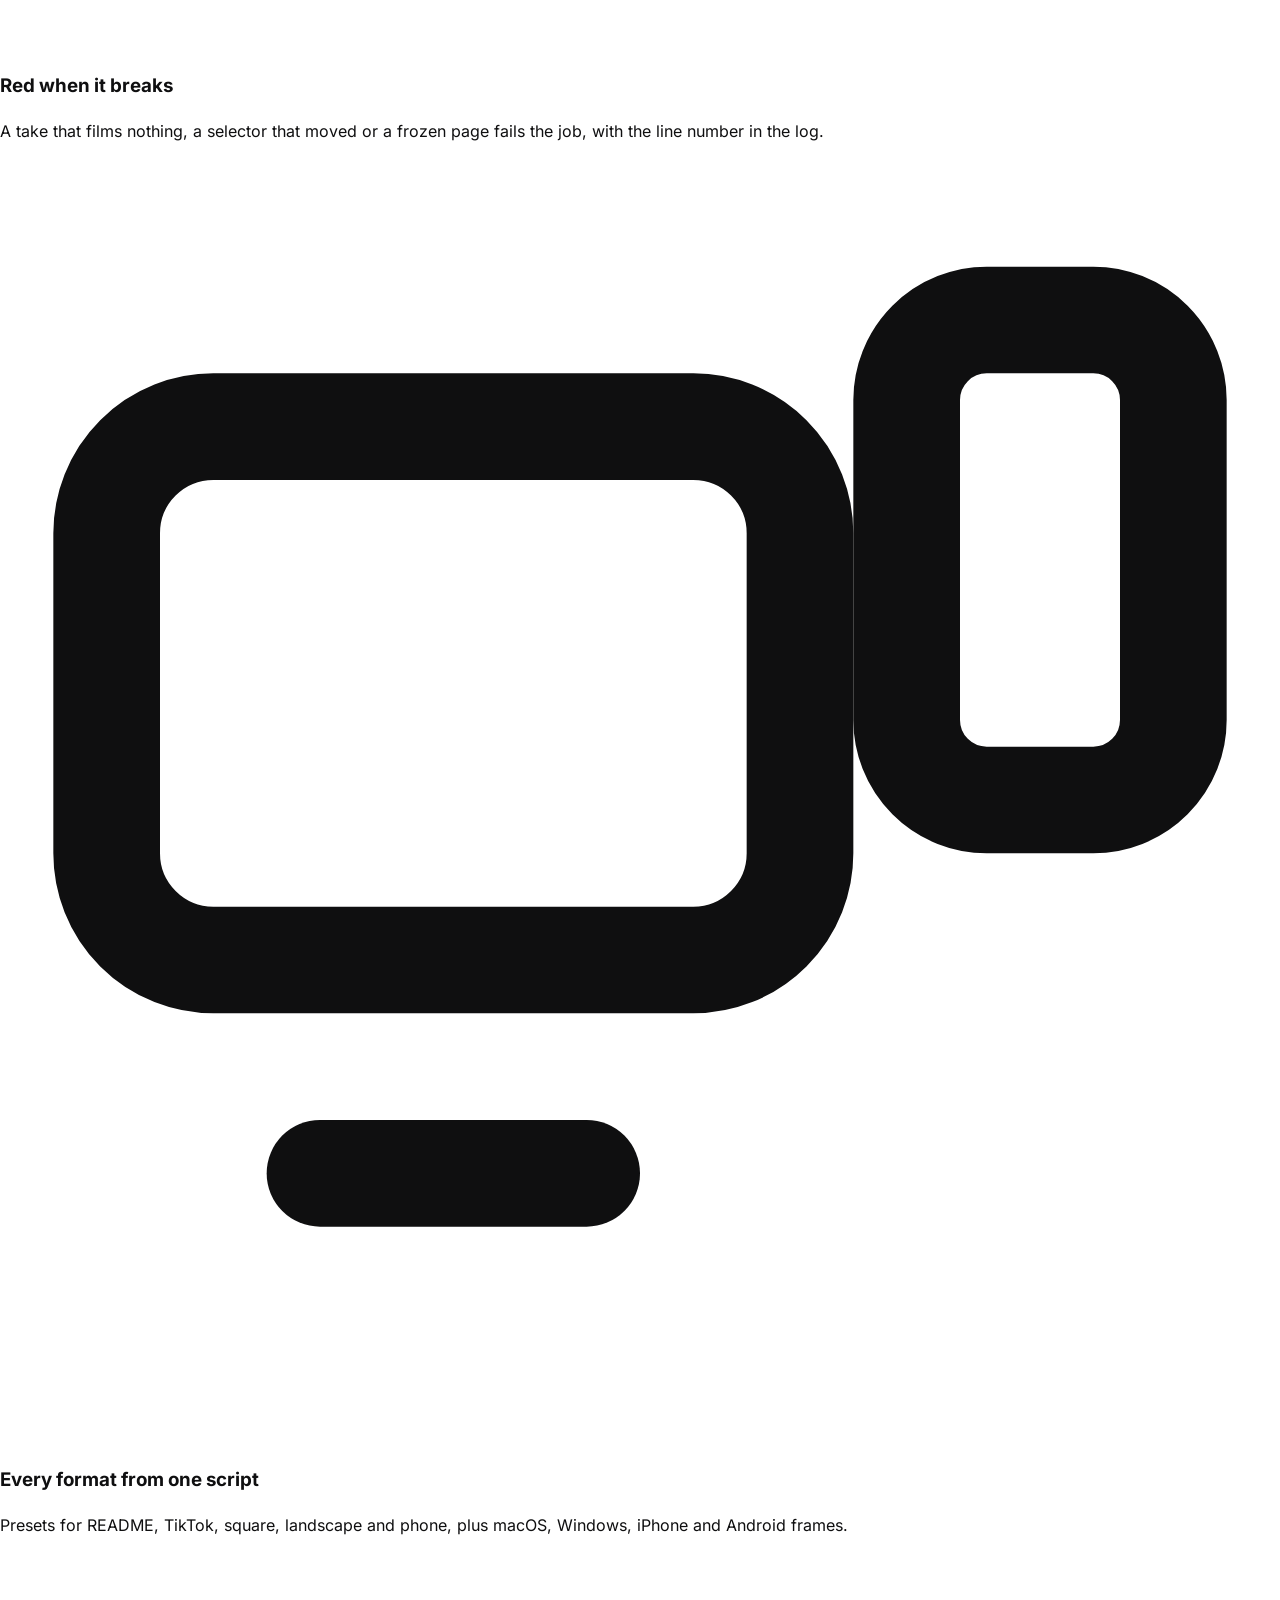
==== commit 3b8ebfa1: "Homepage take: a deploy dashboard filmed as a Mac, desktop and dock on, on brand green examples/hero" ====
--- a/site/index.html
+++ b/site/index.html
@@ -32,7 +32,7 @@
 
 <link rel="stylesheet" href="/brand/tokens.css?v=5">
 <link rel="stylesheet" href="/style.css?v=5">
-<script type="application/ld+json">{"@context":"https://schema.org","@graph":[{"@type":"Organization","@id":"https://kaviri.dev/#org","name":"kaviri","url":"https://kaviri.dev/","logo":"https://kaviri.dev/apple-touch-icon.png","email":"hello@kaviri.dev","sameAs":["https://github.com/kaviridev/kaviri","https://github.com/kaviridev"]},{"@type":"WebSite","@id":"https://kaviri.dev/#website","name":"kaviri","url":"https://kaviri.dev/","inLanguage":"en","publisher":{"@id":"https://kaviri.dev/#org"}},{"@type":"SoftwareApplication","@id":"https://kaviri.dev/#software","name":"kaviri","alternateName":"kaviri recording browser","description":"An open-source recording browser that films product demos from a script in your repository, in CI, with the camera zooms derived from the interactions.","url":"https://kaviri.dev/","applicationCategory":"DeveloperApplication","applicationSubCategory":"Screen recording","operatingSystem":"Linux, macOS","softwareVersion":"0.1.0","license":"https://www.apache.org/licenses/LICENSE-2.0","isAccessibleForFree":true,"codeRepository":"https://github.com/kaviridev/kaviri","downloadUrl":"https://github.com/kaviridev/kaviri","screenshot":"https://kaviri.dev/demo-poster.jpg","offers":{"@type":"Offer","price":"0","priceCurrency":"USD"},"publisher":{"@id":"https://kaviri.dev/#org"}},{"@type":"FAQPage","@id":"https://kaviri.dev/#faq","url":"https://kaviri.dev/","mainEntity":[{"@type":"Question","name":"Does it work with my app?","acceptedAnswer":{"@type":"Answer","text":"If a Chromium can open it, yes: a localhost dev server, a staging deploy or production. kaviri drives its own browser over the DevTools protocol, so there is no screen recorder, no OS permission and no Wayland portal involved."}},{"@type":"Question","name":"How is it different from a screen recorder?","acceptedAnswer":{"@type":"Answer","text":"A screen recorder films what a person did once. kaviri films a script, so the same take is made again on every commit, with no display, no mouse and no quiet room. The zooms and pans come from the interactions in the script instead of an editing pass."}},{"@type":"Question","name":"How do I record a demo video in GitHub Actions?","acceptedAnswer":{"@type":"Answer","text":"Start your app in the workflow, then add uses: kaviridev/kaviri@v1 with the path to your script. The action installs ffmpeg and a browser, builds kaviri, records the take and uploads the MP4 as an artifact. The CI guide has the whole workflow."}},{"@type":"Question","name":"Can it film the mobile version of my site?","acceptedAnswer":{"@type":"Answer","text":"Yes. One frame op films the take at an iPhone or Android phone's viewport, scale and user agent, inside the device bezel, in 9:16. It is a phone-sized browser, not a native app recorder."}},{"@type":"Question","name":"Do I need the hosted service?","acceptedAnswer":{"@type":"Answer","text":"No. The recorder is the whole product and runs on your laptop or in your own CI. The hosted service saves you the CI minutes, the storage and the stable URL."}},{"@type":"Question","name":"What does the video look like?","acceptedAnswer":{"@type":"Answer","text":"An H.264 MP4, captured at twice the resolution so text is sharp, with a drawn cursor, a backdrop and eased zooms. Presets size it for a README, TikTok, square, landscape or phone."}},{"@type":"Question","name":"Can an AI agent use it?","acceptedAnswer":{"@type":"Answer","text":"Yes. kaviri mcp is a Model Context Protocol server: an agent can open your app, look at what is on screen, film a take and check the poster frame. There is also a plain-text protocol for agents with a shell."}},{"@type":"Question","name":"Is it really open source?","acceptedAnswer":{"@type":"Answer","text":"Apache 2.0, unconditionally. Fork it, ship it inside your own tool, sell the result. The only thing the licence holds back is the name."}},{"@type":"Question","name":"What does kaviri mean?","acceptedAnswer":{"@type":"Answer","text":"It is ChiShona for \"twice, a second time\", said ka-VEE-ree. The demo is not re-recorded. It is made again."}}]},{"@type":"VideoObject","name":"kaviri recording a web app","description":"kaviri recording a web app: the camera zooms onto each click and follows the text caret while typing.","contentUrl":"https://kaviri.dev/demo.mp4?v=2","thumbnailUrl":"https://kaviri.dev/demo-poster.jpg?v=2","publisher":{"@id":"https://kaviri.dev/#org"},"duration":"PT7S","uploadDate":"2026-11-14T09:49:28+00:00"},{"@type":"VideoObject","name":"kaviri filming its own GitHub repository on an iPhone","description":"kaviri filming its own GitHub repository on an iPhone: it opens the repo, taps Actions, opens the demo workflow run and scrolls to the videos that run produced.","contentUrl":"https://kaviri.dev/demos/github-ios.mp4?v=2","thumbnailUrl":"https://kaviri.dev/demos/github-ios.jpg?v=2","publisher":{"@id":"https://kaviri.dev/#org"},"duration":"PT16S","uploadDate":"2026-11-14T09:49:39+00:00"}]}</script>
+<script type="application/ld+json">{"@context":"https://schema.org","@graph":[{"@type":"Organization","@id":"https://kaviri.dev/#org","name":"kaviri","url":"https://kaviri.dev/","logo":"https://kaviri.dev/apple-touch-icon.png","email":"hello@kaviri.dev","sameAs":["https://github.com/kaviridev/kaviri","https://github.com/kaviridev"]},{"@type":"WebSite","@id":"https://kaviri.dev/#website","name":"kaviri","url":"https://kaviri.dev/","inLanguage":"en","publisher":{"@id":"https://kaviri.dev/#org"}},{"@type":"SoftwareApplication","@id":"https://kaviri.dev/#software","name":"kaviri","alternateName":"kaviri recording browser","description":"An open-source recording browser that films product demos from a script in your repository, in CI, with the camera zooms derived from the interactions.","url":"https://kaviri.dev/","applicationCategory":"DeveloperApplication","applicationSubCategory":"Screen recording","operatingSystem":"Linux, macOS","softwareVersion":"0.1.0","license":"https://www.apache.org/licenses/LICENSE-2.0","isAccessibleForFree":true,"codeRepository":"https://github.com/kaviridev/kaviri","downloadUrl":"https://github.com/kaviridev/kaviri","screenshot":"https://kaviri.dev/demo-poster.jpg","offers":{"@type":"Offer","price":"0","priceCurrency":"USD"},"publisher":{"@id":"https://kaviri.dev/#org"}},{"@type":"FAQPage","@id":"https://kaviri.dev/#faq","url":"https://kaviri.dev/","mainEntity":[{"@type":"Question","name":"Does it work with my app?","acceptedAnswer":{"@type":"Answer","text":"If a Chromium can open it, yes: a localhost dev server, a staging deploy or production. kaviri drives its own browser over the DevTools protocol, so there is no screen recorder, no OS permission and no Wayland portal involved."}},{"@type":"Question","name":"How is it different from a screen recorder?","acceptedAnswer":{"@type":"Answer","text":"A screen recorder films what a person did once. kaviri films a script, so the same take is made again on every commit, with no display, no mouse and no quiet room. The zooms and pans come from the interactions in the script instead of an editing pass."}},{"@type":"Question","name":"How do I record a demo video in GitHub Actions?","acceptedAnswer":{"@type":"Answer","text":"Start your app in the workflow, then add uses: kaviridev/kaviri@v1 with the path to your script. The action installs ffmpeg and a browser, builds kaviri, records the take and uploads the MP4 as an artifact. The CI guide has the whole workflow."}},{"@type":"Question","name":"Can it film the mobile version of my site?","acceptedAnswer":{"@type":"Answer","text":"Yes. One frame op films the take at an iPhone or Android phone's viewport, scale and user agent, inside the device bezel, in 9:16. It is a phone-sized browser, not a native app recorder."}},{"@type":"Question","name":"Do I need the hosted service?","acceptedAnswer":{"@type":"Answer","text":"No. The recorder is the whole product and runs on your laptop or in your own CI. The hosted service saves you the CI minutes, the storage and the stable URL."}},{"@type":"Question","name":"What does the video look like?","acceptedAnswer":{"@type":"Answer","text":"An H.264 MP4, captured at twice the resolution so text is sharp, with a drawn cursor, a backdrop and eased zooms. Presets size it for a README, TikTok, square, landscape or phone."}},{"@type":"Question","name":"Can an AI agent use it?","acceptedAnswer":{"@type":"Answer","text":"Yes. kaviri mcp is a Model Context Protocol server: an agent can open your app, look at what is on screen, film a take and check the poster frame. There is also a plain-text protocol for agents with a shell."}},{"@type":"Question","name":"Is it really open source?","acceptedAnswer":{"@type":"Answer","text":"Apache 2.0, unconditionally. Fork it, ship it inside your own tool, sell the result. The only thing the licence holds back is the name."}},{"@type":"Question","name":"What does kaviri mean?","acceptedAnswer":{"@type":"Answer","text":"It is ChiShona for \"twice, a second time\", said ka-VEE-ree. The demo is not re-recorded. It is made again."}}]},{"@type":"VideoObject","name":"kaviri filming a deploy dashboard in a macOS window","description":"kaviri filming a deploy dashboard in a macOS window: it opens the command palette, types a deploy, and the camera follows the new deploy until it goes live.","contentUrl":"https://kaviri.dev/demo.mp4?v=3","thumbnailUrl":"https://kaviri.dev/demo-poster.jpg?v=3","publisher":{"@id":"https://kaviri.dev/#org"},"duration":"PT9S","uploadDate":"2026-11-14T10:06:11+00:00"},{"@type":"VideoObject","name":"kaviri filming its own GitHub repository on an iPhone","description":"kaviri filming its own GitHub repository on an iPhone: it opens the repo, taps Actions, opens the demo workflow run and scrolls to the videos that run produced.","contentUrl":"https://kaviri.dev/demos/github-ios.mp4?v=2","thumbnailUrl":"https://kaviri.dev/demos/github-ios.jpg?v=2","publisher":{"@id":"https://kaviri.dev/#org"},"duration":"PT16S","uploadDate":"2026-11-14T09:49:39+00:00"}]}</script>
 <script src="/site.js?v=5"></script>
 </head>
 <body>
@@ -85,15 +85,15 @@
           <div class="window-in">
             <div class="window-bar">
               <span class="dots" aria-hidden="true"><i></i><i></i><i></i></span>
-              <span class="title">kaviri record --script examples/demo.jsonl --out demo.mp4</span>
+              <span class="title">kaviri record --script examples/hero/take.jsonl --out demo.mp4</span>
               <span class="live">CI</span>
             </div>
-            <video data-player data-player-ambient src="/demo.mp4?v=2" poster="/demo-poster.jpg?v=2"
+            <video data-player data-player-ambient src="/demo.mp4?v=3" poster="/demo-poster.jpg?v=3"
                    autoplay muted loop playsinline preload="metadata" width="1100" height="620"
-                   aria-label="kaviri recording a web app: the camera zooms onto each click and follows the text caret while typing."></video>
+                   aria-label="kaviri filming a deploy dashboard in a macOS window: it opens the command palette, types a deploy, and the camera follows the new deploy until it goes live."></video>
           </div>
         </div>
-        <p class="showcase-cap">Recorded by kaviri from the 18-line script below. Nobody touched a mouse or chose a camera move.</p>
+        <p class="showcase-cap">Recorded by kaviri from an 18-line script, framed as a Mac. Nobody touched a mouse or chose a camera move.</p>
       </div>
     </div>
   </section>
